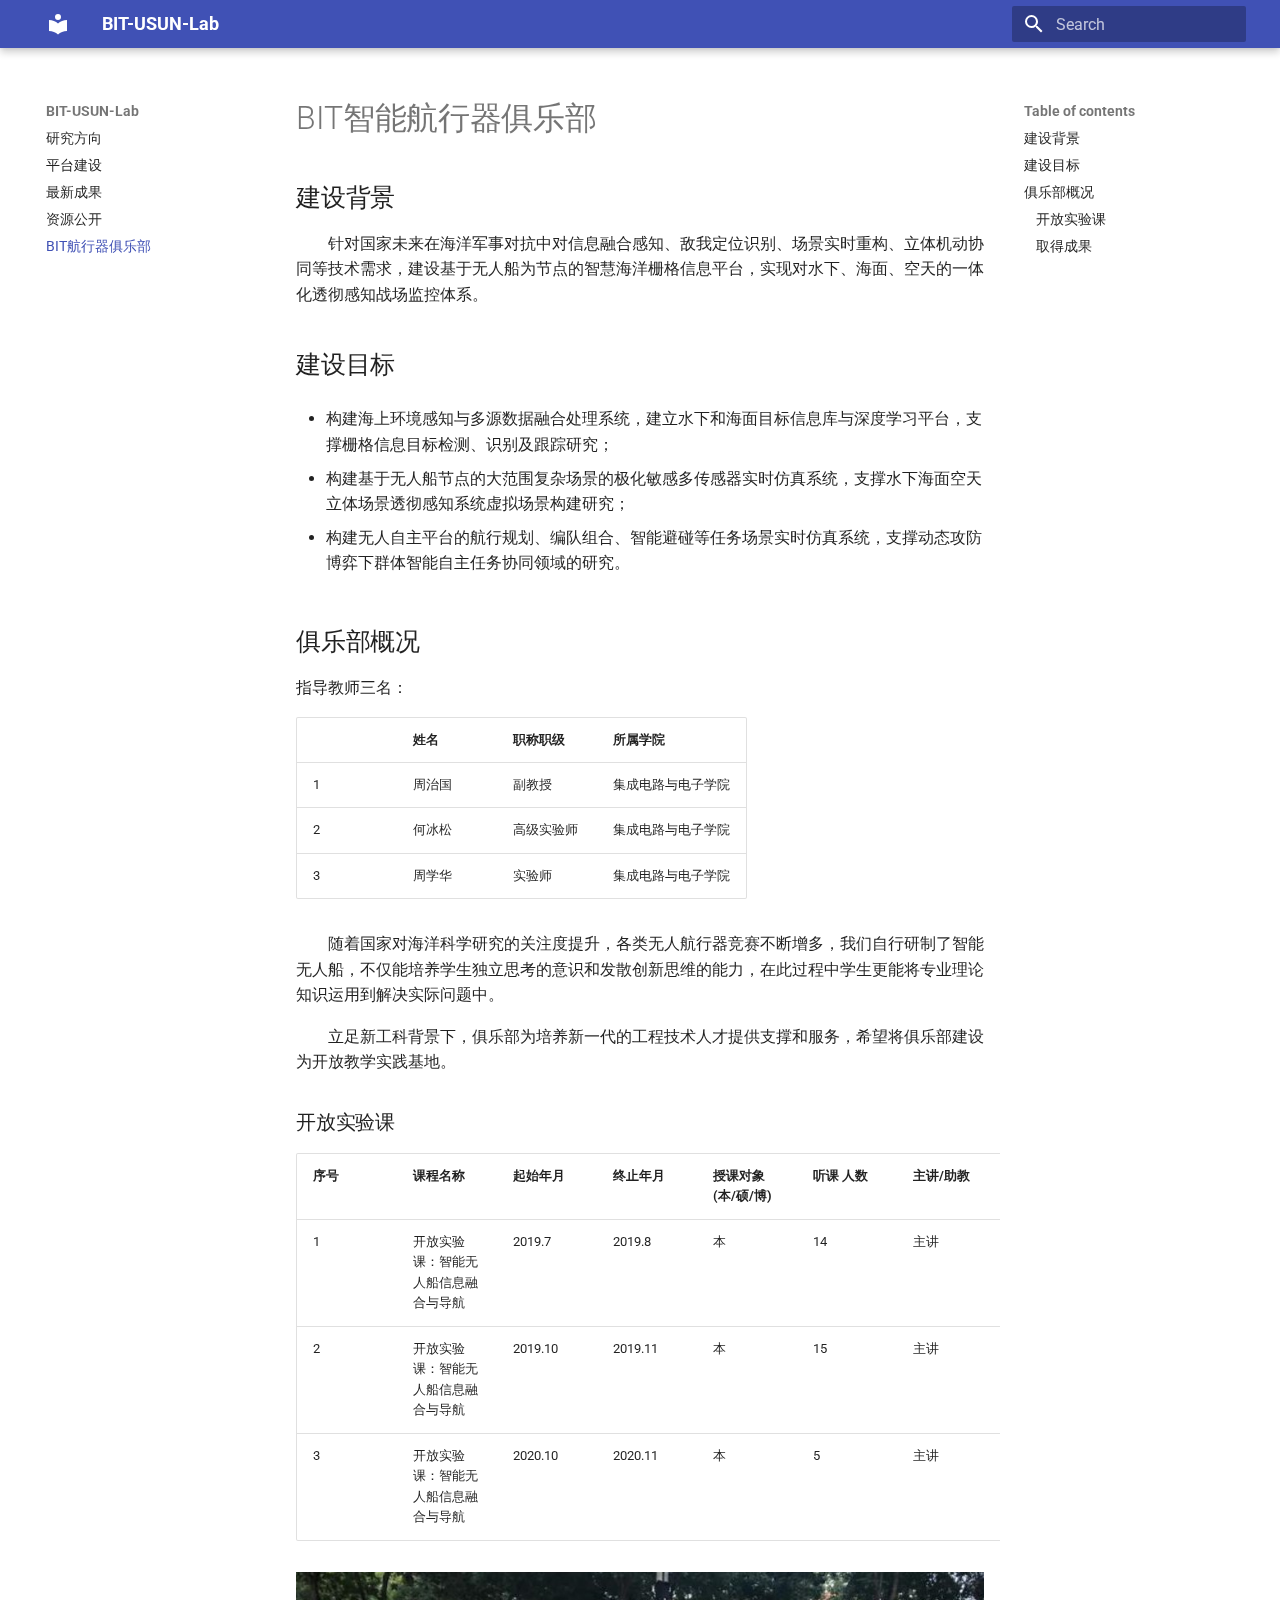
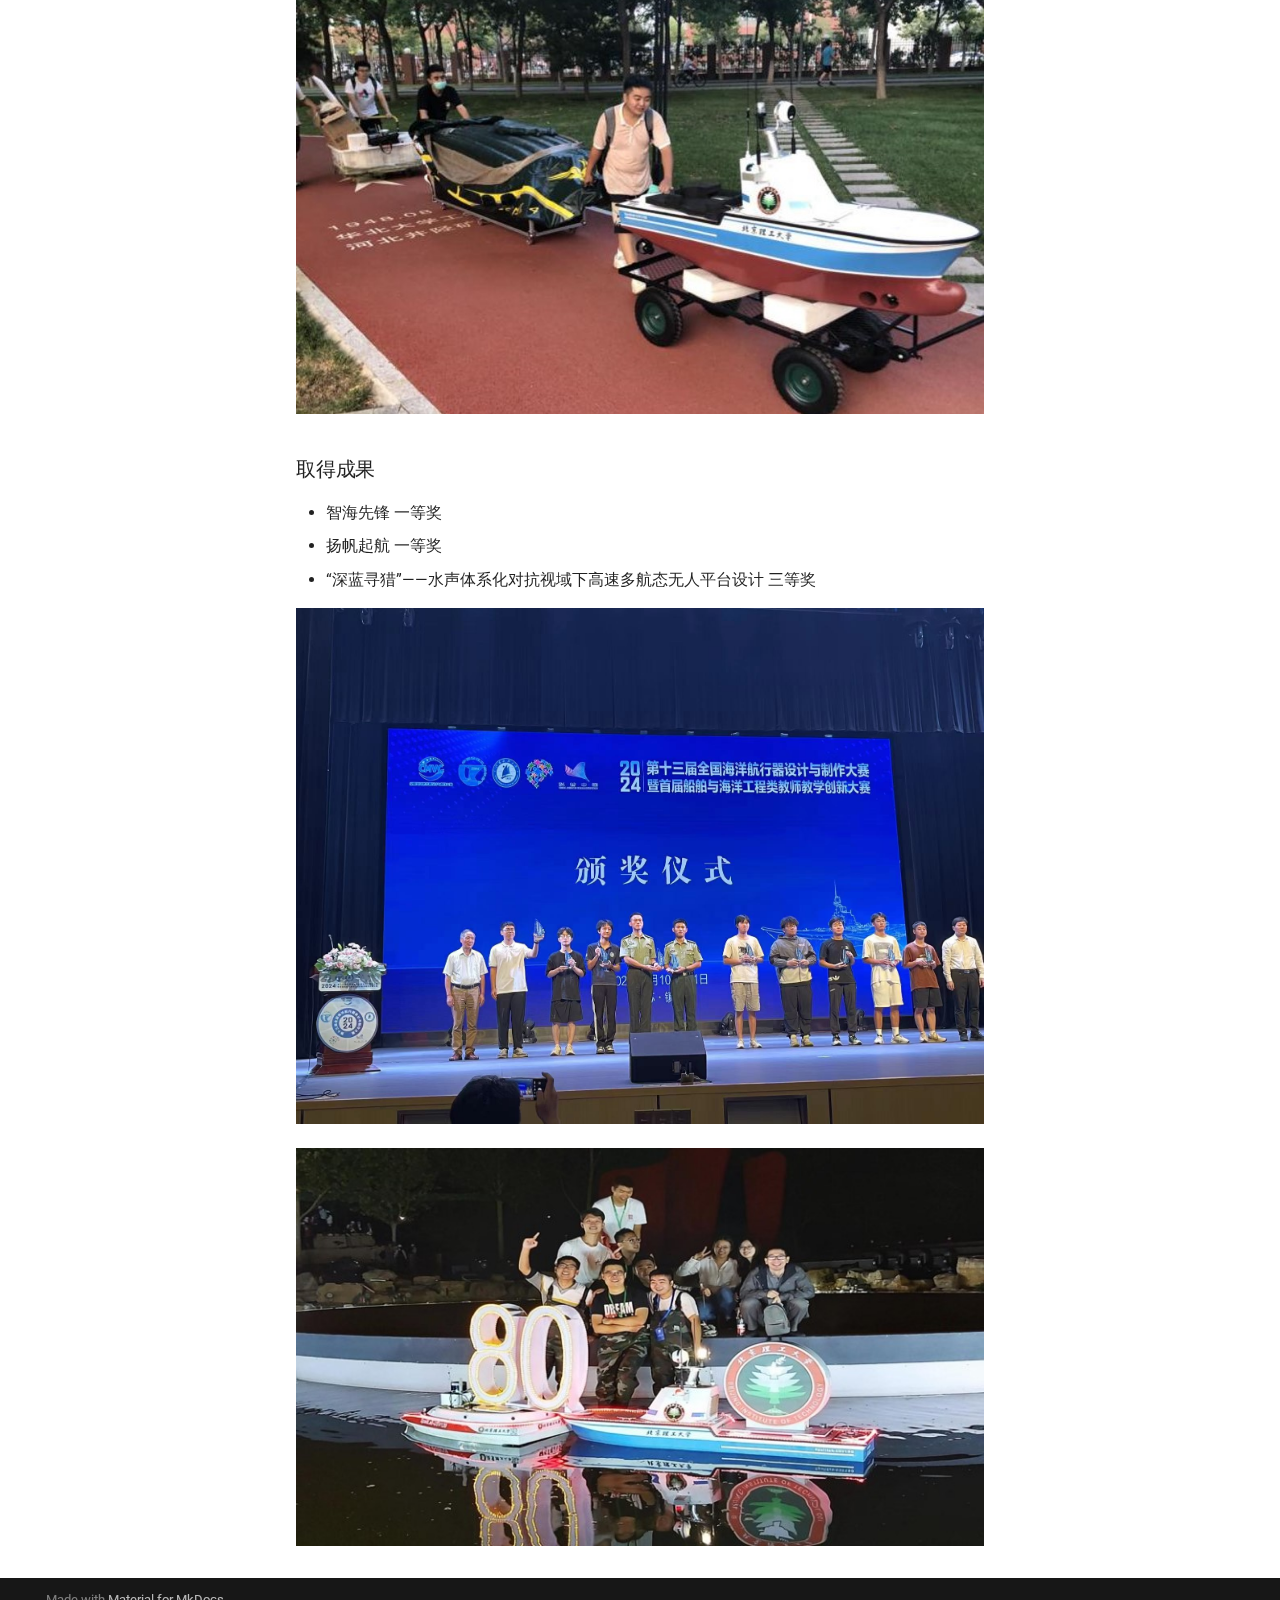
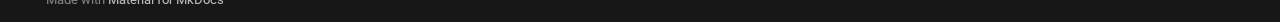
==== BITUnmannedVehicleClub/index.html @ 7f7ef29b "Deployed 2341b84 with MkDocs version: 1.6.1" ====
<!doctype html>
<html lang="en" class="no-js">
  <head>
    
      <meta charset="utf-8">
      <meta name="viewport" content="width=device-width,initial-scale=1">
      
      
      
      
        <link rel="prev" href="../ResourceDisclosure/">
      
      
      
      <link rel="icon" href="../assets/images/favicon.png">
      <meta name="generator" content="mkdocs-1.6.1, mkdocs-material-9.5.34">
    
    
      
        <title>BIT航行器俱乐部 - BIT-USUN-Lab</title>
      
    
    
      <link rel="stylesheet" href="../assets/stylesheets/main.35f28582.min.css">
      
      


    
    
      
    
    
      
        
        
        <link rel="preconnect" href="https://fonts.gstatic.com" crossorigin>
        <link rel="stylesheet" href="https://fonts.googleapis.com/css?family=Roboto:300,300i,400,400i,700,700i%7CRoboto+Mono:400,400i,700,700i&display=fallback">
        <style>:root{--md-text-font:"Roboto";--md-code-font:"Roboto Mono"}</style>
      
    
    
      <link rel="stylesheet" href="../css/custom.css">
    
    <script>__md_scope=new URL("..",location),__md_hash=e=>[...e].reduce(((e,_)=>(e<<5)-e+_.charCodeAt(0)),0),__md_get=(e,_=localStorage,t=__md_scope)=>JSON.parse(_.getItem(t.pathname+"."+e)),__md_set=(e,_,t=localStorage,a=__md_scope)=>{try{t.setItem(a.pathname+"."+e,JSON.stringify(_))}catch(e){}}</script>
    
      

    
    
    
  </head>
  
  
    <body dir="ltr">
  
    
    <input class="md-toggle" data-md-toggle="drawer" type="checkbox" id="__drawer" autocomplete="off">
    <input class="md-toggle" data-md-toggle="search" type="checkbox" id="__search" autocomplete="off">
    <label class="md-overlay" for="__drawer"></label>
    <div data-md-component="skip">
      
        
        <a href="#bit" class="md-skip">
          Skip to content
        </a>
      
    </div>
    <div data-md-component="announce">
      
    </div>
    
    
      

  

<header class="md-header md-header--shadow" data-md-component="header">
  <nav class="md-header__inner md-grid" aria-label="Header">
    <a href=".." title="BIT-USUN-Lab" class="md-header__button md-logo" aria-label="BIT-USUN-Lab" data-md-component="logo">
      
  
  <svg xmlns="http://www.w3.org/2000/svg" viewBox="0 0 24 24"><path d="M12 8a3 3 0 0 0 3-3 3 3 0 0 0-3-3 3 3 0 0 0-3 3 3 3 0 0 0 3 3m0 3.54C9.64 9.35 6.5 8 3 8v11c3.5 0 6.64 1.35 9 3.54 2.36-2.19 5.5-3.54 9-3.54V8c-3.5 0-6.64 1.35-9 3.54"/></svg>

    </a>
    <label class="md-header__button md-icon" for="__drawer">
      
      <svg xmlns="http://www.w3.org/2000/svg" viewBox="0 0 24 24"><path d="M3 6h18v2H3zm0 5h18v2H3zm0 5h18v2H3z"/></svg>
    </label>
    <div class="md-header__title" data-md-component="header-title">
      <div class="md-header__ellipsis">
        <div class="md-header__topic">
          <span class="md-ellipsis">
            BIT-USUN-Lab
          </span>
        </div>
        <div class="md-header__topic" data-md-component="header-topic">
          <span class="md-ellipsis">
            
              BIT航行器俱乐部
            
          </span>
        </div>
      </div>
    </div>
    
    
      <script>var palette=__md_get("__palette");if(palette&&palette.color){if("(prefers-color-scheme)"===palette.color.media){var media=matchMedia("(prefers-color-scheme: light)"),input=document.querySelector(media.matches?"[data-md-color-media='(prefers-color-scheme: light)']":"[data-md-color-media='(prefers-color-scheme: dark)']");palette.color.media=input.getAttribute("data-md-color-media"),palette.color.scheme=input.getAttribute("data-md-color-scheme"),palette.color.primary=input.getAttribute("data-md-color-primary"),palette.color.accent=input.getAttribute("data-md-color-accent")}for(var[key,value]of Object.entries(palette.color))document.body.setAttribute("data-md-color-"+key,value)}</script>
    
    
    
      <label class="md-header__button md-icon" for="__search">
        
        <svg xmlns="http://www.w3.org/2000/svg" viewBox="0 0 24 24"><path d="M9.5 3A6.5 6.5 0 0 1 16 9.5c0 1.61-.59 3.09-1.56 4.23l.27.27h.79l5 5-1.5 1.5-5-5v-.79l-.27-.27A6.52 6.52 0 0 1 9.5 16 6.5 6.5 0 0 1 3 9.5 6.5 6.5 0 0 1 9.5 3m0 2C7 5 5 7 5 9.5S7 14 9.5 14 14 12 14 9.5 12 5 9.5 5"/></svg>
      </label>
      <div class="md-search" data-md-component="search" role="dialog">
  <label class="md-search__overlay" for="__search"></label>
  <div class="md-search__inner" role="search">
    <form class="md-search__form" name="search">
      <input type="text" class="md-search__input" name="query" aria-label="Search" placeholder="Search" autocapitalize="off" autocorrect="off" autocomplete="off" spellcheck="false" data-md-component="search-query" required>
      <label class="md-search__icon md-icon" for="__search">
        
        <svg xmlns="http://www.w3.org/2000/svg" viewBox="0 0 24 24"><path d="M9.5 3A6.5 6.5 0 0 1 16 9.5c0 1.61-.59 3.09-1.56 4.23l.27.27h.79l5 5-1.5 1.5-5-5v-.79l-.27-.27A6.52 6.52 0 0 1 9.5 16 6.5 6.5 0 0 1 3 9.5 6.5 6.5 0 0 1 9.5 3m0 2C7 5 5 7 5 9.5S7 14 9.5 14 14 12 14 9.5 12 5 9.5 5"/></svg>
        
        <svg xmlns="http://www.w3.org/2000/svg" viewBox="0 0 24 24"><path d="M20 11v2H8l5.5 5.5-1.42 1.42L4.16 12l7.92-7.92L13.5 5.5 8 11z"/></svg>
      </label>
      <nav class="md-search__options" aria-label="Search">
        
        <button type="reset" class="md-search__icon md-icon" title="Clear" aria-label="Clear" tabindex="-1">
          
          <svg xmlns="http://www.w3.org/2000/svg" viewBox="0 0 24 24"><path d="M19 6.41 17.59 5 12 10.59 6.41 5 5 6.41 10.59 12 5 17.59 6.41 19 12 13.41 17.59 19 19 17.59 13.41 12z"/></svg>
        </button>
      </nav>
      
    </form>
    <div class="md-search__output">
      <div class="md-search__scrollwrap" tabindex="0" data-md-scrollfix>
        <div class="md-search-result" data-md-component="search-result">
          <div class="md-search-result__meta">
            Initializing search
          </div>
          <ol class="md-search-result__list" role="presentation"></ol>
        </div>
      </div>
    </div>
  </div>
</div>
    
    
  </nav>
  
</header>
    
    <div class="md-container" data-md-component="container">
      
      
        
          
        
      
      <main class="md-main" data-md-component="main">
        <div class="md-main__inner md-grid">
          
            
              
              <div class="md-sidebar md-sidebar--primary" data-md-component="sidebar" data-md-type="navigation" >
                <div class="md-sidebar__scrollwrap">
                  <div class="md-sidebar__inner">
                    



<nav class="md-nav md-nav--primary" aria-label="Navigation" data-md-level="0">
  <label class="md-nav__title" for="__drawer">
    <a href=".." title="BIT-USUN-Lab" class="md-nav__button md-logo" aria-label="BIT-USUN-Lab" data-md-component="logo">
      
  
  <svg xmlns="http://www.w3.org/2000/svg" viewBox="0 0 24 24"><path d="M12 8a3 3 0 0 0 3-3 3 3 0 0 0-3-3 3 3 0 0 0-3 3 3 3 0 0 0 3 3m0 3.54C9.64 9.35 6.5 8 3 8v11c3.5 0 6.64 1.35 9 3.54 2.36-2.19 5.5-3.54 9-3.54V8c-3.5 0-6.64 1.35-9 3.54"/></svg>

    </a>
    BIT-USUN-Lab
  </label>
  
  <ul class="md-nav__list" data-md-scrollfix>
    
      
      
  
  
  
  
    <li class="md-nav__item">
      <a href="../ResearchDirection/" class="md-nav__link">
        
  
  <span class="md-ellipsis">
    研究方向
  </span>
  

      </a>
    </li>
  

    
      
      
  
  
  
  
    <li class="md-nav__item">
      <a href="../PlatformConstruction/" class="md-nav__link">
        
  
  <span class="md-ellipsis">
    平台建设
  </span>
  

      </a>
    </li>
  

    
      
      
  
  
  
  
    <li class="md-nav__item">
      <a href="../LatestResults/" class="md-nav__link">
        
  
  <span class="md-ellipsis">
    最新成果
  </span>
  

      </a>
    </li>
  

    
      
      
  
  
  
  
    <li class="md-nav__item">
      <a href="../ResourceDisclosure/" class="md-nav__link">
        
  
  <span class="md-ellipsis">
    资源公开
  </span>
  

      </a>
    </li>
  

    
      
      
  
  
    
  
  
  
    <li class="md-nav__item md-nav__item--active">
      
      <input class="md-nav__toggle md-toggle" type="checkbox" id="__toc">
      
      
        
      
      
        <label class="md-nav__link md-nav__link--active" for="__toc">
          
  
  <span class="md-ellipsis">
    BIT航行器俱乐部
  </span>
  

          <span class="md-nav__icon md-icon"></span>
        </label>
      
      <a href="./" class="md-nav__link md-nav__link--active">
        
  
  <span class="md-ellipsis">
    BIT航行器俱乐部
  </span>
  

      </a>
      
        

<nav class="md-nav md-nav--secondary" aria-label="Table of contents">
  
  
  
    
  
  
    <label class="md-nav__title" for="__toc">
      <span class="md-nav__icon md-icon"></span>
      Table of contents
    </label>
    <ul class="md-nav__list" data-md-component="toc" data-md-scrollfix>
      
        <li class="md-nav__item">
  <a href="#_1" class="md-nav__link">
    <span class="md-ellipsis">
      建设背景
    </span>
  </a>
  
</li>
      
        <li class="md-nav__item">
  <a href="#_2" class="md-nav__link">
    <span class="md-ellipsis">
      建设目标
    </span>
  </a>
  
</li>
      
        <li class="md-nav__item">
  <a href="#_3" class="md-nav__link">
    <span class="md-ellipsis">
      俱乐部概况
    </span>
  </a>
  
    <nav class="md-nav" aria-label="俱乐部概况">
      <ul class="md-nav__list">
        
          <li class="md-nav__item">
  <a href="#_4" class="md-nav__link">
    <span class="md-ellipsis">
      开放实验课
    </span>
  </a>
  
</li>
        
          <li class="md-nav__item">
  <a href="#_5" class="md-nav__link">
    <span class="md-ellipsis">
      取得成果
    </span>
  </a>
  
</li>
        
      </ul>
    </nav>
  
</li>
      
    </ul>
  
</nav>
      
    </li>
  

    
  </ul>
</nav>
                  </div>
                </div>
              </div>
            
            
              
              <div class="md-sidebar md-sidebar--secondary" data-md-component="sidebar" data-md-type="toc" >
                <div class="md-sidebar__scrollwrap">
                  <div class="md-sidebar__inner">
                    

<nav class="md-nav md-nav--secondary" aria-label="Table of contents">
  
  
  
    
  
  
    <label class="md-nav__title" for="__toc">
      <span class="md-nav__icon md-icon"></span>
      Table of contents
    </label>
    <ul class="md-nav__list" data-md-component="toc" data-md-scrollfix>
      
        <li class="md-nav__item">
  <a href="#_1" class="md-nav__link">
    <span class="md-ellipsis">
      建设背景
    </span>
  </a>
  
</li>
      
        <li class="md-nav__item">
  <a href="#_2" class="md-nav__link">
    <span class="md-ellipsis">
      建设目标
    </span>
  </a>
  
</li>
      
        <li class="md-nav__item">
  <a href="#_3" class="md-nav__link">
    <span class="md-ellipsis">
      俱乐部概况
    </span>
  </a>
  
    <nav class="md-nav" aria-label="俱乐部概况">
      <ul class="md-nav__list">
        
          <li class="md-nav__item">
  <a href="#_4" class="md-nav__link">
    <span class="md-ellipsis">
      开放实验课
    </span>
  </a>
  
</li>
        
          <li class="md-nav__item">
  <a href="#_5" class="md-nav__link">
    <span class="md-ellipsis">
      取得成果
    </span>
  </a>
  
</li>
        
      </ul>
    </nav>
  
</li>
      
    </ul>
  
</nav>
                  </div>
                </div>
              </div>
            
          
          
            <div class="md-content" data-md-component="content">
              <article class="md-content__inner md-typeset">
                
                  


<h1 id="bit">BIT智能航行器俱乐部</h1>
<h2 id="_1">建设背景</h2>
<p>&emsp;&emsp;针对国家未来在海洋军事对抗中对信息融合感知、敌我定位识别、场景实时重构、立体机动协同等技术需求，建设基于无人船为节点的智慧海洋栅格信息平台，实现对水下、海面、空天的一体化透彻感知战场监控体系。</p>
<h2 id="_2">建设目标</h2>
<ul>
<li>
<p>构建海上环境感知与多源数据融合处理系统，建立水下和海面目标信息库与深度学习平台，支撑栅格信息目标检测、识别及跟踪研究；</p>
</li>
<li>
<p>构建基于无人船节点的大范围复杂场景的极化敏感多传感器实时仿真系统，支撑水下海面空天立体场景透彻感知系统虚拟场景构建研究；</p>
</li>
<li>
<p>构建无人自主平台的航行规划、编队组合、智能避碰等任务场景实时仿真系统，支撑动态攻防博弈下群体智能自主任务协同领域的研究。</p>
</li>
</ul>
<h2 id="_3">俱乐部概况</h2>
<p>指导教师三名：</p>
<table>
<thead>
<tr>
<th></th>
<th>姓名</th>
<th>职称职级</th>
<th>所属学院</th>
</tr>
</thead>
<tbody>
<tr>
<td>1</td>
<td>周治国</td>
<td>副教授</td>
<td>集成电路与电子学院</td>
</tr>
<tr>
<td>2</td>
<td>何冰松</td>
<td>高级实验师</td>
<td>集成电路与电子学院</td>
</tr>
<tr>
<td>3</td>
<td>周学华</td>
<td>实验师</td>
<td>集成电路与电子学院</td>
</tr>
</tbody>
</table>
<p>&emsp;&emsp;随着国家对海洋科学研究的关注度提升，各类无人航行器竞赛不断增多，我们自行研制了智能无人船，不仅能培养学生独立思考的意识和发散创新思维的能力，在此过程中学生更能将专业理论知识运用到解决实际问题中。</p>
<p>&emsp;&emsp;立足新工科背景下，俱乐部为培养新一代的工程技术人才提供支撑和服务，希望将俱乐部建设为开放教学实践基地。</p>
<h3 id="_4">开放实验课</h3>
<table>
<thead>
<tr>
<th>序号</th>
<th>课程名称</th>
<th>起始年月</th>
<th>终止年月</th>
<th>授课对象(本/硕/博)</th>
<th>听课    人数</th>
<th>主讲/助教</th>
<th>承担课时数</th>
</tr>
</thead>
<tbody>
<tr>
<td>1</td>
<td>开放实验课：智能无人船信息融合与导航</td>
<td>2019.7</td>
<td>2019.8</td>
<td>本</td>
<td>14</td>
<td>主讲</td>
<td>32</td>
</tr>
<tr>
<td>2</td>
<td>开放实验课：智能无人船信息融合与导航</td>
<td>2019.10</td>
<td>2019.11</td>
<td>本</td>
<td>15</td>
<td>主讲</td>
<td>32</td>
</tr>
<tr>
<td>3</td>
<td>开放实验课：智能无人船信息融合与导航</td>
<td>2020.10</td>
<td>2020.11</td>
<td>本</td>
<td>5</td>
<td>主讲</td>
<td>32</td>
</tr>
</tbody>
</table>
<p><img alt="" src="../imagLab/club1.jpg" /></p>
<h3 id="_5">取得成果</h3>
<ul>
<li>智海先锋 一等奖</li>
<li>扬帆起航 一等奖</li>
<li>“深蓝寻猎”——水声体系化对抗视域下高速多航态无人平台设计  三等奖</li>
</ul>
<p><img alt="" src="../imagLab/club5.jpg" /></p>
<p><img alt="" src="../imagLab/club4.jpg" /></p>












                
              </article>
            </div>
          
          
<script>var target=document.getElementById(location.hash.slice(1));target&&target.name&&(target.checked=target.name.startsWith("__tabbed_"))</script>
        </div>
        
      </main>
      
        <footer class="md-footer">
  
  <div class="md-footer-meta md-typeset">
    <div class="md-footer-meta__inner md-grid">
      <div class="md-copyright">
  
  
    Made with
    <a href="https://squidfunk.github.io/mkdocs-material/" target="_blank" rel="noopener">
      Material for MkDocs
    </a>
  
</div>
      
    </div>
  </div>
</footer>
      
    </div>
    <div class="md-dialog" data-md-component="dialog">
      <div class="md-dialog__inner md-typeset"></div>
    </div>
    
    
    <script id="__config" type="application/json">{"base": "..", "features": [], "search": "../assets/javascripts/workers/search.07f07601.min.js", "translations": {"clipboard.copied": "Copied to clipboard", "clipboard.copy": "Copy to clipboard", "search.result.more.one": "1 more on this page", "search.result.more.other": "# more on this page", "search.result.none": "No matching documents", "search.result.one": "1 matching document", "search.result.other": "# matching documents", "search.result.placeholder": "Type to start searching", "search.result.term.missing": "Missing", "select.version": "Select version"}}</script>
    
    
      <script src="../assets/javascripts/bundle.56dfad97.min.js"></script>
      
    
  </body>
</html>
---- assets/stylesheets/main.35f28582.min.css ----
@charset "UTF-8";html{-webkit-text-size-adjust:none;-moz-text-size-adjust:none;text-size-adjust:none;box-sizing:border-box}*,:after,:before{box-sizing:inherit}@media (prefers-reduced-motion){*,:after,:before{transition:none!important}}body{margin:0}a,button,input,label{-webkit-tap-highlight-color:transparent}a{color:inherit;text-decoration:none}hr{border:0;box-sizing:initial;display:block;height:.05rem;overflow:visible;padding:0}small{font-size:80%}sub,sup{line-height:1em}img{border-style:none}table{border-collapse:initial;border-spacing:0}td,th{font-weight:400;vertical-align:top}button{background:#0000;border:0;font-family:inherit;font-size:inherit;margin:0;padding:0}input{border:0;outline:none}:root{--md-primary-fg-color:#4051b5;--md-primary-fg-color--light:#5d6cc0;--md-primary-fg-color--dark:#303fa1;--md-primary-bg-color:#fff;--md-primary-bg-color--light:#ffffffb3;--md-accent-fg-color:#526cfe;--md-accent-fg-color--transparent:#526cfe1a;--md-accent-bg-color:#fff;--md-accent-bg-color--light:#ffffffb3}[data-md-color-scheme=default]{color-scheme:light}[data-md-color-scheme=default] img[src$="#gh-dark-mode-only"],[data-md-color-scheme=default] img[src$="#only-dark"]{display:none}:root,[data-md-color-scheme=default]{--md-hue:225deg;--md-default-fg-color:#000000de;--md-default-fg-color--light:#0000008a;--md-default-fg-color--lighter:#00000052;--md-default-fg-color--lightest:#00000012;--md-default-bg-color:#fff;--md-default-bg-color--light:#ffffffb3;--md-default-bg-color--lighter:#ffffff4d;--md-default-bg-color--lightest:#ffffff1f;--md-code-fg-color:#36464e;--md-code-bg-color:#f5f5f5;--md-code-hl-color:#4287ff;--md-code-hl-color--light:#4287ff1a;--md-code-hl-number-color:#d52a2a;--md-code-hl-special-color:#db1457;--md-code-hl-function-color:#a846b9;--md-code-hl-constant-color:#6e59d9;--md-code-hl-keyword-color:#3f6ec6;--md-code-hl-string-color:#1c7d4d;--md-code-hl-name-color:var(--md-code-fg-color);--md-code-hl-operator-color:var(--md-default-fg-color--light);--md-code-hl-punctuation-color:var(--md-default-fg-color--light);--md-code-hl-comment-color:var(--md-default-fg-color--light);--md-code-hl-generic-color:var(--md-default-fg-color--light);--md-code-hl-variable-color:var(--md-default-fg-color--light);--md-typeset-color:var(--md-default-fg-color);--md-typeset-a-color:var(--md-primary-fg-color);--md-typeset-del-color:#f5503d26;--md-typeset-ins-color:#0bd57026;--md-typeset-kbd-color:#fafafa;--md-typeset-kbd-accent-color:#fff;--md-typeset-kbd-border-color:#b8b8b8;--md-typeset-mark-color:#ffff0080;--md-typeset-table-color:#0000001f;--md-typeset-table-color--light:rgba(0,0,0,.035);--md-admonition-fg-color:var(--md-default-fg-color);--md-admonition-bg-color:var(--md-default-bg-color);--md-warning-fg-color:#000000de;--md-warning-bg-color:#ff9;--md-footer-fg-color:#fff;--md-footer-fg-color--light:#ffffffb3;--md-footer-fg-color--lighter:#ffffff73;--md-footer-bg-color:#000000de;--md-footer-bg-color--dark:#00000052;--md-shadow-z1:0 0.2rem 0.5rem #0000000d,0 0 0.05rem #0000001a;--md-shadow-z2:0 0.2rem 0.5rem #0000001a,0 0 0.05rem #00000040;--md-shadow-z3:0 0.2rem 0.5rem #0003,0 0 0.05rem #00000059}.md-icon svg{fill:currentcolor;display:block;height:1.2rem;width:1.2rem}body{-webkit-font-smoothing:antialiased;-moz-osx-font-smoothing:grayscale;--md-text-font-family:var(--md-text-font,_),-apple-system,BlinkMacSystemFont,Helvetica,Arial,sans-serif;--md-code-font-family:var(--md-code-font,_),SFMono-Regular,Consolas,Menlo,monospace}aside,body,input{font-feature-settings:"kern","liga";color:var(--md-typeset-color);font-family:var(--md-text-font-family)}code,kbd,pre{font-feature-settings:"kern";font-family:var(--md-code-font-family)}:root{--md-typeset-table-sort-icon:url('data:image/svg+xml;charset=utf-8,<svg xmlns="http://www.w3.org/2000/svg" viewBox="0 0 24 24"><path d="m18 21-4-4h3V7h-3l4-4 4 4h-3v10h3M2 19v-2h10v2M2 13v-2h7v2M2 7V5h4v2z"/></svg>');--md-typeset-table-sort-icon--asc:url('data:image/svg+xml;charset=utf-8,<svg xmlns="http://www.w3.org/2000/svg" viewBox="0 0 24 24"><path d="M19 17h3l-4 4-4-4h3V3h2M2 17h10v2H2M6 5v2H2V5m0 6h7v2H2z"/></svg>');--md-typeset-table-sort-icon--desc:url('data:image/svg+xml;charset=utf-8,<svg xmlns="http://www.w3.org/2000/svg" viewBox="0 0 24 24"><path d="M19 7h3l-4-4-4 4h3v14h2M2 17h10v2H2M6 5v2H2V5m0 6h7v2H2z"/></svg>')}.md-typeset{-webkit-print-color-adjust:exact;color-adjust:exact;font-size:.8rem;line-height:1.6}@media print{.md-typeset{font-size:.68rem}}.md-typeset blockquote,.md-typeset dl,.md-typeset figure,.md-typeset ol,.md-typeset pre,.md-typeset ul{margin-bottom:1em;margin-top:1em}.md-typeset h1{color:var(--md-default-fg-color--light);font-size:2em;line-height:1.3;margin:0 0 1.25em}.md-typeset h1,.md-typeset h2{font-weight:300;letter-spacing:-.01em}.md-typeset h2{font-size:1.5625em;line-height:1.4;margin:1.6em 0 .64em}.md-typeset h3{font-size:1.25em;font-weight:400;letter-spacing:-.01em;line-height:1.5;margin:1.6em 0 .8em}.md-typeset h2+h3{margin-top:.8em}.md-typeset h4{font-weight:700;letter-spacing:-.01em;margin:1em 0}.md-typeset h5,.md-typeset h6{color:var(--md-default-fg-color--light);font-size:.8em;font-weight:700;letter-spacing:-.01em;margin:1.25em 0}.md-typeset h5{text-transform:uppercase}.md-typeset hr{border-bottom:.05rem solid var(--md-default-fg-color--lightest);display:flow-root;margin:1.5em 0}.md-typeset a{color:var(--md-typeset-a-color);word-break:break-word}.md-typeset a,.md-typeset a:before{transition:color 125ms}.md-typeset a:focus,.md-typeset a:hover{color:var(--md-accent-fg-color)}.md-typeset a:focus code,.md-typeset a:hover code{background-color:var(--md-accent-fg-color--transparent)}.md-typeset a code{color:currentcolor;transition:background-color 125ms}.md-typeset a.focus-visible{outline-color:var(--md-accent-fg-color);outline-offset:.2rem}.md-typeset code,.md-typeset kbd,.md-typeset pre{color:var(--md-code-fg-color);direction:ltr;font-variant-ligatures:none}@media print{.md-typeset code,.md-typeset kbd,.md-typeset pre{white-space:pre-wrap}}.md-typeset code{background-color:var(--md-code-bg-color);border-radius:.1rem;-webkit-box-decoration-break:clone;box-decoration-break:clone;font-size:.85em;padding:0 .2941176471em;word-break:break-word}.md-typeset code:not(.focus-visible){-webkit-tap-highlight-color:transparent;outline:none}.md-typeset pre{display:flow-root;line-height:1.4;position:relative}.md-typeset pre>code{-webkit-box-decoration-break:slice;box-decoration-break:slice;box-shadow:none;display:block;margin:0;outline-color:var(--md-accent-fg-color);overflow:auto;padding:.7720588235em 1.1764705882em;scrollbar-color:var(--md-default-fg-color--lighter) #0000;scrollbar-width:thin;touch-action:auto;word-break:normal}.md-typeset pre>code:hover{scrollbar-color:var(--md-accent-fg-color) #0000}.md-typeset pre>code::-webkit-scrollbar{height:.2rem;width:.2rem}.md-typeset pre>code::-webkit-scrollbar-thumb{background-color:var(--md-default-fg-color--lighter)}.md-typeset pre>code::-webkit-scrollbar-thumb:hover{background-color:var(--md-accent-fg-color)}.md-typeset kbd{background-color:var(--md-typeset-kbd-color);border-radius:.1rem;box-shadow:0 .1rem 0 .05rem var(--md-typeset-kbd-border-color),0 .1rem 0 var(--md-typeset-kbd-border-color),0 -.1rem .2rem var(--md-typeset-kbd-accent-color) inset;color:var(--md-default-fg-color);display:inline-block;font-size:.75em;padding:0 .6666666667em;vertical-align:text-top;word-break:break-word}.md-typeset mark{background-color:var(--md-typeset-mark-color);-webkit-box-decoration-break:clone;box-decoration-break:clone;color:inherit;word-break:break-word}.md-typeset abbr{border-bottom:.05rem dotted var(--md-default-fg-color--light);cursor:help;text-decoration:none}.md-typeset small{opacity:.75}[dir=ltr] .md-typeset sub,[dir=ltr] .md-typeset sup{margin-left:.078125em}[dir=rtl] .md-typeset sub,[dir=rtl] .md-typeset sup{margin-right:.078125em}[dir=ltr] .md-typeset blockquote{padding-left:.6rem}[dir=rtl] .md-typeset blockquote{padding-right:.6rem}[dir=ltr] .md-typeset blockquote{border-left:.2rem solid var(--md-default-fg-color--lighter)}[dir=rtl] .md-typeset blockquote{border-right:.2rem solid var(--md-default-fg-color--lighter)}.md-typeset blockquote{color:var(--md-default-fg-color--light);margin-left:0;margin-right:0}.md-typeset ul{list-style-type:disc}[dir=ltr] .md-typeset ol,[dir=ltr] .md-typeset ul{margin-left:.625em}[dir=rtl] .md-typeset ol,[dir=rtl] .md-typeset ul{margin-right:.625em}.md-typeset ol,.md-typeset ul{padding:0}.md-typeset ol:not([hidden]),.md-typeset ul:not([hidden]){display:flow-root}.md-typeset ol ol,.md-typeset ul ol{list-style-type:lower-alpha}.md-typeset ol ol ol,.md-typeset ul ol ol{list-style-type:lower-roman}[dir=ltr] .md-typeset ol li,[dir=ltr] .md-typeset ul li{margin-left:1.25em}[dir=rtl] .md-typeset ol li,[dir=rtl] .md-typeset ul li{margin-right:1.25em}.md-typeset ol li,.md-typeset ul li{margin-bottom:.5em}.md-typeset ol li blockquote,.md-typeset ol li p,.md-typeset ul li blockquote,.md-typeset ul li p{margin:.5em 0}.md-typeset ol li:last-child,.md-typeset ul li:last-child{margin-bottom:0}[dir=ltr] .md-typeset ol li ol,[dir=ltr] .md-typeset ol li ul,[dir=ltr] .md-typeset ul li ol,[dir=ltr] .md-typeset ul li ul{margin-left:.625em}[dir=rtl] .md-typeset ol li ol,[dir=rtl] .md-typeset ol li ul,[dir=rtl] .md-typeset ul li ol,[dir=rtl] .md-typeset ul li ul{margin-right:.625em}.md-typeset ol li ol,.md-typeset ol li ul,.md-typeset ul li ol,.md-typeset ul li ul{margin-bottom:.5em;margin-top:.5em}[dir=ltr] .md-typeset dd{margin-left:1.875em}[dir=rtl] .md-typeset dd{margin-right:1.875em}.md-typeset dd{margin-bottom:1.5em;margin-top:1em}.md-typeset img,.md-typeset svg,.md-typeset video{height:auto;max-width:100%}.md-typeset img[align=left]{margin:1em 1em 1em 0}.md-typeset img[align=right]{margin:1em 0 1em 1em}.md-typeset img[align]:only-child{margin-top:0}.md-typeset figure{display:flow-root;margin:1em auto;max-width:100%;text-align:center;width:-moz-fit-content;width:fit-content}.md-typeset figure img{display:block;margin:0 auto}.md-typeset figcaption{font-style:italic;margin:1em auto;max-width:24rem}.md-typeset iframe{max-width:100%}.md-typeset table:not([class]){background-color:var(--md-default-bg-color);border:.05rem solid var(--md-typeset-table-color);border-radius:.1rem;display:inline-block;font-size:.64rem;max-width:100%;overflow:auto;touch-action:auto}@media print{.md-typeset table:not([class]){display:table}}.md-typeset table:not([class])+*{margin-top:1.5em}.md-typeset table:not([class]) td>:first-child,.md-typeset table:not([class]) th>:first-child{margin-top:0}.md-typeset table:not([class]) td>:last-child,.md-typeset table:not([class]) th>:last-child{margin-bottom:0}.md-typeset table:not([class]) td:not([align]),.md-typeset table:not([class]) th:not([align]){text-align:left}[dir=rtl] .md-typeset table:not([class]) td:not([align]),[dir=rtl] .md-typeset table:not([class]) th:not([align]){text-align:right}.md-typeset table:not([class]) th{font-weight:700;min-width:5rem;padding:.9375em 1.25em;vertical-align:top}.md-typeset table:not([class]) td{border-top:.05rem solid var(--md-typeset-table-color);padding:.9375em 1.25em;vertical-align:top}.md-typeset table:not([class]) tbody tr{transition:background-color 125ms}.md-typeset table:not([class]) tbody tr:hover{background-color:var(--md-typeset-table-color--light);box-shadow:0 .05rem 0 var(--md-default-bg-color) inset}.md-typeset table:not([class]) a{word-break:normal}.md-typeset table th[role=columnheader]{cursor:pointer}[dir=ltr] .md-typeset table th[role=columnheader]:after{margin-left:.5em}[dir=rtl] .md-typeset table th[role=columnheader]:after{margin-right:.5em}.md-typeset table th[role=columnheader]:after{content:"";display:inline-block;height:1.2em;-webkit-mask-image:var(--md-typeset-table-sort-icon);mask-image:var(--md-typeset-table-sort-icon);-webkit-mask-repeat:no-repeat;mask-repeat:no-repeat;-webkit-mask-size:contain;mask-size:contain;transition:background-color 125ms;vertical-align:text-bottom;width:1.2em}.md-typeset table th[role=columnheader]:hover:after{background-color:var(--md-default-fg-color--lighter)}.md-typeset table th[role=columnheader][aria-sort=ascending]:after{background-color:var(--md-default-fg-color--light);-webkit-mask-image:var(--md-typeset-table-sort-icon--asc);mask-image:var(--md-typeset-table-sort-icon--asc)}.md-typeset table th[role=columnheader][aria-sort=descending]:after{background-color:var(--md-default-fg-color--light);-webkit-mask-image:var(--md-typeset-table-sort-icon--desc);mask-image:var(--md-typeset-table-sort-icon--desc)}.md-typeset__scrollwrap{margin:1em -.8rem;overflow-x:auto;touch-action:auto}.md-typeset__table{display:inline-block;margin-bottom:.5em;padding:0 .8rem}@media print{.md-typeset__table{display:block}}html .md-typeset__table table{display:table;margin:0;overflow:hidden;width:100%}@media screen and (max-width:44.984375em){.md-content__inner>pre{margin:1em -.8rem}.md-content__inner>pre code{border-radius:0}}.md-typeset .md-author{border-radius:100%;display:block;flex-shrink:0;height:1.6rem;overflow:hidden;position:relative;transition:color 125ms,transform 125ms;width:1.6rem}.md-typeset .md-author img{display:block}.md-typeset .md-author--more{background:var(--md-default-fg-color--lightest);color:var(--md-default-fg-color--lighter);font-size:.6rem;font-weight:700;line-height:1.6rem;text-align:center}.md-typeset .md-author--long{height:2.4rem;width:2.4rem}.md-typeset a.md-author{transform:scale(1)}.md-typeset a.md-author img{border-radius:100%;filter:grayscale(100%) opacity(75%);transition:filter 125ms}.md-typeset a.md-author:focus,.md-typeset a.md-author:hover{transform:scale(1.1);z-index:1}.md-typeset a.md-author:focus img,.md-typeset a.md-author:hover img{filter:grayscale(0)}.md-banner{background-color:var(--md-footer-bg-color);color:var(--md-footer-fg-color);overflow:auto}@media print{.md-banner{display:none}}.md-banner--warning{background-color:var(--md-warning-bg-color);color:var(--md-warning-fg-color)}.md-banner__inner{font-size:.7rem;margin:.6rem auto;padding:0 .8rem}[dir=ltr] .md-banner__button{float:right}[dir=rtl] .md-banner__button{float:left}.md-banner__button{color:inherit;cursor:pointer;transition:opacity .25s}.no-js .md-banner__button{display:none}.md-banner__button:hover{opacity:.7}html{font-size:125%;height:100%;overflow-x:hidden}@media screen and (min-width:100em){html{font-size:137.5%}}@media screen and (min-width:125em){html{font-size:150%}}body{background-color:var(--md-default-bg-color);display:flex;flex-direction:column;font-size:.5rem;min-height:100%;position:relative;width:100%}@media print{body{display:block}}@media screen and (max-width:59.984375em){body[data-md-scrolllock]{position:fixed}}.md-grid{margin-left:auto;margin-right:auto;max-width:61rem}.md-container{display:flex;flex-direction:column;flex-grow:1}@media print{.md-container{display:block}}.md-main{flex-grow:1}.md-main__inner{display:flex;height:100%;margin-top:1.5rem}.md-ellipsis{overflow:hidden;text-overflow:ellipsis}.md-toggle{display:none}.md-option{height:0;opacity:0;position:absolute;width:0}.md-option:checked+label:not([hidden]){display:block}.md-option.focus-visible+label{outline-color:var(--md-accent-fg-color);outline-style:auto}.md-skip{background-color:var(--md-default-fg-color);border-radius:.1rem;color:var(--md-default-bg-color);font-size:.64rem;margin:.5rem;opacity:0;outline-color:var(--md-accent-fg-color);padding:.3rem .5rem;position:fixed;transform:translateY(.4rem);z-index:-1}.md-skip:focus{opacity:1;transform:translateY(0);transition:transform .25s cubic-bezier(.4,0,.2,1),opacity 175ms 75ms;z-index:10}@page{margin:25mm}:root{--md-clipboard-icon:url('data:image/svg+xml;charset=utf-8,<svg xmlns="http://www.w3.org/2000/svg" viewBox="0 0 24 24"><path d="M19 21H8V7h11m0-2H8a2 2 0 0 0-2 2v14a2 2 0 0 0 2 2h11a2 2 0 0 0 2-2V7a2 2 0 0 0-2-2m-3-4H4a2 2 0 0 0-2 2v14h2V3h12z"/></svg>')}.md-clipboard{border-radius:.1rem;color:var(--md-default-fg-color--lightest);cursor:pointer;height:1.5em;outline-color:var(--md-accent-fg-color);outline-offset:.1rem;position:absolute;right:.5em;top:.5em;transition:color .25s;width:1.5em;z-index:1}@media print{.md-clipboard{display:none}}.md-clipboard:not(.focus-visible){-webkit-tap-highlight-color:transparent;outline:none}:hover>.md-clipboard{color:var(--md-default-fg-color--light)}.md-clipboard:focus,.md-clipboard:hover{color:var(--md-accent-fg-color)}.md-clipboard:after{background-color:currentcolor;content:"";display:block;height:1.125em;margin:0 auto;-webkit-mask-image:var(--md-clipboard-icon);mask-image:var(--md-clipboard-icon);-webkit-mask-position:center;mask-position:center;-webkit-mask-repeat:no-repeat;mask-repeat:no-repeat;-webkit-mask-size:contain;mask-size:contain;width:1.125em}.md-clipboard--inline{cursor:pointer}.md-clipboard--inline code{transition:color .25s,background-color .25s}.md-clipboard--inline:focus code,.md-clipboard--inline:hover code{background-color:var(--md-accent-fg-color--transparent);color:var(--md-accent-fg-color)}.md-typeset .md-code__content{display:grid}@keyframes consent{0%{opacity:0;transform:translateY(100%)}to{opacity:1;transform:translateY(0)}}@keyframes overlay{0%{opacity:0}to{opacity:1}}.md-consent__overlay{animation:overlay .25s both;-webkit-backdrop-filter:blur(.1rem);backdrop-filter:blur(.1rem);background-color:#0000008a;height:100%;opacity:1;position:fixed;top:0;width:100%;z-index:5}.md-consent__inner{animation:consent .5s cubic-bezier(.1,.7,.1,1) both;background-color:var(--md-default-bg-color);border:0;border-radius:.1rem;bottom:0;box-shadow:0 0 .2rem #0000001a,0 .2rem .4rem #0003;max-height:100%;overflow:auto;padding:0;position:fixed;width:100%;z-index:5}.md-consent__form{padding:.8rem}.md-consent__settings{display:none;margin:1em 0}input:checked+.md-consent__settings{display:block}.md-consent__controls{margin-bottom:.8rem}.md-typeset .md-consent__controls .md-button{display:inline}@media screen and (max-width:44.984375em){.md-typeset .md-consent__controls .md-button{display:block;margin-top:.4rem;text-align:center;width:100%}}.md-consent label{cursor:pointer}.md-content{flex-grow:1;min-width:0}.md-content__inner{margin:0 .8rem 1.2rem;padding-top:.6rem}@media screen and (min-width:76.25em){[dir=ltr] .md-sidebar--primary:not([hidden])~.md-content>.md-content__inner{margin-left:1.2rem}[dir=ltr] .md-sidebar--secondary:not([hidden])~.md-content>.md-content__inner,[dir=rtl] .md-sidebar--primary:not([hidden])~.md-content>.md-content__inner{margin-right:1.2rem}[dir=rtl] .md-sidebar--secondary:not([hidden])~.md-content>.md-content__inner{margin-left:1.2rem}}.md-content__inner:before{content:"";display:block;height:.4rem}.md-content__inner>:last-child{margin-bottom:0}[dir=ltr] .md-content__button{float:right}[dir=rtl] .md-content__button{float:left}[dir=ltr] .md-content__button{margin-left:.4rem}[dir=rtl] .md-content__button{margin-right:.4rem}.md-content__button{margin:.4rem 0;padding:0}@media print{.md-content__button{display:none}}.md-typeset .md-content__button{color:var(--md-default-fg-color--lighter)}.md-content__button svg{display:inline;vertical-align:top}[dir=rtl] .md-content__button svg{transform:scaleX(-1)}[dir=ltr] .md-dialog{right:.8rem}[dir=rtl] .md-dialog{left:.8rem}.md-dialog{background-color:var(--md-default-fg-color);border-radius:.1rem;bottom:.8rem;box-shadow:var(--md-shadow-z3);min-width:11.1rem;opacity:0;padding:.4rem .6rem;pointer-events:none;position:fixed;transform:translateY(100%);transition:transform 0ms .4s,opacity .4s;z-index:4}@media print{.md-dialog{display:none}}.md-dialog--active{opacity:1;pointer-events:auto;transform:translateY(0);transition:transform .4s cubic-bezier(.075,.85,.175,1),opacity .4s}.md-dialog__inner{color:var(--md-default-bg-color);font-size:.7rem}.md-feedback{margin:2em 0 1em;text-align:center}.md-feedback fieldset{border:none;margin:0;padding:0}.md-feedback__title{font-weight:700;margin:1em auto}.md-feedback__inner{position:relative}.md-feedback__list{display:flex;flex-wrap:wrap;place-content:baseline center;position:relative}.md-feedback__list:hover .md-icon:not(:disabled){color:var(--md-default-fg-color--lighter)}:disabled .md-feedback__list{min-height:1.8rem}.md-feedback__icon{color:var(--md-default-fg-color--light);cursor:pointer;flex-shrink:0;margin:0 .1rem;transition:color 125ms}.md-feedback__icon:not(:disabled).md-icon:hover{color:var(--md-accent-fg-color)}.md-feedback__icon:disabled{color:var(--md-default-fg-color--lightest);pointer-events:none}.md-feedback__note{opacity:0;position:relative;transform:translateY(.4rem);transition:transform .4s cubic-bezier(.1,.7,.1,1),opacity .15s}.md-feedback__note>*{margin:0 auto;max-width:16rem}:disabled .md-feedback__note{opacity:1;transform:translateY(0)}.md-footer{background-color:var(--md-footer-bg-color);color:var(--md-footer-fg-color)}@media print{.md-footer{display:none}}.md-footer__inner{justify-content:space-between;overflow:auto;padding:.2rem}.md-footer__inner:not([hidden]){display:flex}.md-footer__link{align-items:end;display:flex;flex-grow:0.01;margin-bottom:.4rem;margin-top:1rem;max-width:100%;outline-color:var(--md-accent-fg-color);overflow:hidden;transition:opacity .25s}.md-footer__link:focus,.md-footer__link:hover{opacity:.7}[dir=rtl] .md-footer__link svg{transform:scaleX(-1)}@media screen and (max-width:44.984375em){.md-footer__link--prev{flex-shrink:0}.md-footer__link--prev .md-footer__title{display:none}}[dir=ltr] .md-footer__link--next{margin-left:auto}[dir=rtl] .md-footer__link--next{margin-right:auto}.md-footer__link--next{text-align:right}[dir=rtl] .md-footer__link--next{text-align:left}.md-footer__title{flex-grow:1;font-size:.9rem;margin-bottom:.7rem;max-width:calc(100% - 2.4rem);padding:0 1rem;white-space:nowrap}.md-footer__button{margin:.2rem;padding:.4rem}.md-footer__direction{font-size:.64rem;opacity:.7}.md-footer-meta{background-color:var(--md-footer-bg-color--dark)}.md-footer-meta__inner{display:flex;flex-wrap:wrap;justify-content:space-between;padding:.2rem}html .md-footer-meta.md-typeset a{color:var(--md-footer-fg-color--light)}html .md-footer-meta.md-typeset a:focus,html .md-footer-meta.md-typeset a:hover{color:var(--md-footer-fg-color)}.md-copyright{color:var(--md-footer-fg-color--lighter);font-size:.64rem;margin:auto .6rem;padding:.4rem 0;width:100%}@media screen and (min-width:45em){.md-copyright{width:auto}}.md-copyright__highlight{color:var(--md-footer-fg-color--light)}.md-social{display:inline-flex;gap:.2rem;margin:0 .4rem;padding:.2rem 0 .6rem}@media screen and (min-width:45em){.md-social{padding:.6rem 0}}.md-social__link{display:inline-block;height:1.6rem;text-align:center;width:1.6rem}.md-social__link:before{line-height:1.9}.md-social__link svg{fill:currentcolor;max-height:.8rem;vertical-align:-25%}.md-typeset .md-button{border:.1rem solid;border-radius:.1rem;color:var(--md-primary-fg-color);cursor:pointer;display:inline-block;font-weight:700;padding:.625em 2em;transition:color 125ms,background-color 125ms,border-color 125ms}.md-typeset .md-button--primary{background-color:var(--md-primary-fg-color);border-color:var(--md-primary-fg-color);color:var(--md-primary-bg-color)}.md-typeset .md-button:focus,.md-typeset .md-button:hover{background-color:var(--md-accent-fg-color);border-color:var(--md-accent-fg-color);color:var(--md-accent-bg-color)}[dir=ltr] .md-typeset .md-input{border-top-left-radius:.1rem}[dir=ltr] .md-typeset .md-input,[dir=rtl] .md-typeset .md-input{border-top-right-radius:.1rem}[dir=rtl] .md-typeset .md-input{border-top-left-radius:.1rem}.md-typeset .md-input{border-bottom:.1rem solid var(--md-default-fg-color--lighter);box-shadow:var(--md-shadow-z1);font-size:.8rem;height:1.8rem;padding:0 .6rem;transition:border .25s,box-shadow .25s}.md-typeset .md-input:focus,.md-typeset .md-input:hover{border-bottom-color:var(--md-accent-fg-color);box-shadow:var(--md-shadow-z2)}.md-typeset .md-input--stretch{width:100%}.md-header{background-color:var(--md-primary-fg-color);box-shadow:0 0 .2rem #0000,0 .2rem .4rem #0000;color:var(--md-primary-bg-color);display:block;left:0;position:sticky;right:0;top:0;z-index:4}@media print{.md-header{display:none}}.md-header[hidden]{transform:translateY(-100%);transition:transform .25s cubic-bezier(.8,0,.6,1),box-shadow .25s}.md-header--shadow{box-shadow:0 0 .2rem #0000001a,0 .2rem .4rem #0003;transition:transform .25s cubic-bezier(.1,.7,.1,1),box-shadow .25s}.md-header__inner{align-items:center;display:flex;padding:0 .2rem}.md-header__button{color:currentcolor;cursor:pointer;margin:.2rem;outline-color:var(--md-accent-fg-color);padding:.4rem;position:relative;transition:opacity .25s;vertical-align:middle;z-index:1}.md-header__button:hover{opacity:.7}.md-header__button:not([hidden]){display:inline-block}.md-header__button:not(.focus-visible){-webkit-tap-highlight-color:transparent;outline:none}.md-header__button.md-logo{margin:.2rem;padding:.4rem}@media screen and (max-width:76.234375em){.md-header__button.md-logo{display:none}}.md-header__button.md-logo img,.md-header__button.md-logo svg{fill:currentcolor;display:block;height:1.2rem;width:auto}@media screen and (min-width:60em){.md-header__button[for=__search]{display:none}}.no-js .md-header__button[for=__search]{display:none}[dir=rtl] .md-header__button[for=__search] svg{transform:scaleX(-1)}@media screen and (min-width:76.25em){.md-header__button[for=__drawer]{display:none}}.md-header__topic{display:flex;max-width:100%;position:absolute;transition:transform .4s cubic-bezier(.1,.7,.1,1),opacity .15s;white-space:nowrap}.md-header__topic+.md-header__topic{opacity:0;pointer-events:none;transform:translateX(1.25rem);transition:transform .4s cubic-bezier(1,.7,.1,.1),opacity .15s;z-index:-1}[dir=rtl] .md-header__topic+.md-header__topic{transform:translateX(-1.25rem)}.md-header__topic:first-child{font-weight:700}[dir=ltr] .md-header__title{margin-left:1rem;margin-right:.4rem}[dir=rtl] .md-header__title{margin-left:.4rem;margin-right:1rem}.md-header__title{flex-grow:1;font-size:.9rem;height:2.4rem;line-height:2.4rem}.md-header__title--active .md-header__topic{opacity:0;pointer-events:none;transform:translateX(-1.25rem);transition:transform .4s cubic-bezier(1,.7,.1,.1),opacity .15s;z-index:-1}[dir=rtl] .md-header__title--active .md-header__topic{transform:translateX(1.25rem)}.md-header__title--active .md-header__topic+.md-header__topic{opacity:1;pointer-events:auto;transform:translateX(0);transition:transform .4s cubic-bezier(.1,.7,.1,1),opacity .15s;z-index:0}.md-header__title>.md-header__ellipsis{height:100%;position:relative;width:100%}.md-header__option{display:flex;flex-shrink:0;max-width:100%;transition:max-width 0ms .25s,opacity .25s .25s;white-space:nowrap}[data-md-toggle=search]:checked~.md-header .md-header__option{max-width:0;opacity:0;transition:max-width 0ms,opacity 0ms}.md-header__option>input{bottom:0}.md-header__source{display:none}@media screen and (min-width:60em){[dir=ltr] .md-header__source{margin-left:1rem}[dir=rtl] .md-header__source{margin-right:1rem}.md-header__source{display:block;max-width:11.7rem;width:11.7rem}}@media screen and (min-width:76.25em){[dir=ltr] .md-header__source{margin-left:1.4rem}[dir=rtl] .md-header__source{margin-right:1.4rem}}.md-meta{color:var(--md-default-fg-color--light);font-size:.7rem;line-height:1.3}.md-meta__list{display:inline-flex;flex-wrap:wrap;list-style:none;margin:0;padding:0}.md-meta__item:not(:last-child):after{content:"·";margin-left:.2rem;margin-right:.2rem}.md-meta__link{color:var(--md-typeset-a-color)}.md-meta__link:focus,.md-meta__link:hover{color:var(--md-accent-fg-color)}.md-draft{background-color:#ff1744;border-radius:.125em;color:#fff;display:inline-block;font-weight:700;padding-left:.5714285714em;padding-right:.5714285714em}:root{--md-nav-icon--prev:url('data:image/svg+xml;charset=utf-8,<svg xmlns="http://www.w3.org/2000/svg" viewBox="0 0 24 24"><path d="M20 11v2H8l5.5 5.5-1.42 1.42L4.16 12l7.92-7.92L13.5 5.5 8 11z"/></svg>');--md-nav-icon--next:url('data:image/svg+xml;charset=utf-8,<svg xmlns="http://www.w3.org/2000/svg" viewBox="0 0 24 24"><path d="M8.59 16.58 13.17 12 8.59 7.41 10 6l6 6-6 6z"/></svg>');--md-toc-icon:url('data:image/svg+xml;charset=utf-8,<svg xmlns="http://www.w3.org/2000/svg" viewBox="0 0 24 24"><path d="M3 9h14V7H3zm0 4h14v-2H3zm0 4h14v-2H3zm16 0h2v-2h-2zm0-10v2h2V7zm0 6h2v-2h-2z"/></svg>')}.md-nav{font-size:.7rem;line-height:1.3}.md-nav__title{color:var(--md-default-fg-color--light);display:block;font-weight:700;overflow:hidden;padding:0 .6rem;text-overflow:ellipsis}.md-nav__title .md-nav__button{display:none}.md-nav__title .md-nav__button img{height:100%;width:auto}.md-nav__title .md-nav__button.md-logo img,.md-nav__title .md-nav__button.md-logo svg{fill:currentcolor;display:block;height:2.4rem;max-width:100%;object-fit:contain;width:auto}.md-nav__list{list-style:none;margin:0;padding:0}.md-nav__link{align-items:flex-start;display:flex;gap:.4rem;margin-top:.625em;scroll-snap-align:start;transition:color 125ms}.md-nav__link--passed{color:var(--md-default-fg-color--light)}.md-nav__item .md-nav__link--active,.md-nav__item .md-nav__link--active code{color:var(--md-typeset-a-color)}.md-nav__link .md-ellipsis{position:relative}[dir=ltr] .md-nav__link .md-icon:last-child{margin-left:auto}[dir=rtl] .md-nav__link .md-icon:last-child{margin-right:auto}.md-nav__link svg{fill:currentcolor;flex-shrink:0;height:1.3em;position:relative}.md-nav__link[for]:focus,.md-nav__link[for]:hover,.md-nav__link[href]:focus,.md-nav__link[href]:hover{color:var(--md-accent-fg-color);cursor:pointer}.md-nav__link.focus-visible{outline-color:var(--md-accent-fg-color);outline-offset:.2rem}.md-nav--primary .md-nav__link[for=__toc]{display:none}.md-nav--primary .md-nav__link[for=__toc] .md-icon:after{background-color:currentcolor;display:block;height:100%;-webkit-mask-image:var(--md-toc-icon);mask-image:var(--md-toc-icon);width:100%}.md-nav--primary .md-nav__link[for=__toc]~.md-nav{display:none}.md-nav__container>.md-nav__link{margin-top:0}.md-nav__container>.md-nav__link:first-child{flex-grow:1;min-width:0}.md-nav__icon{flex-shrink:0}.md-nav__source{display:none}@media screen and (max-width:76.234375em){.md-nav--primary,.md-nav--primary .md-nav{background-color:var(--md-default-bg-color);display:flex;flex-direction:column;height:100%;left:0;position:absolute;right:0;top:0;z-index:1}.md-nav--primary .md-nav__item,.md-nav--primary .md-nav__title{font-size:.8rem;line-height:1.5}.md-nav--primary .md-nav__title{background-color:var(--md-default-fg-color--lightest);color:var(--md-default-fg-color--light);cursor:pointer;height:5.6rem;line-height:2.4rem;padding:3rem .8rem .2rem;position:relative;white-space:nowrap}[dir=ltr] .md-nav--primary .md-nav__title .md-nav__icon{left:.4rem}[dir=rtl] .md-nav--primary .md-nav__title .md-nav__icon{right:.4rem}.md-nav--primary .md-nav__title .md-nav__icon{display:block;height:1.2rem;margin:.2rem;position:absolute;top:.4rem;width:1.2rem}.md-nav--primary .md-nav__title .md-nav__icon:after{background-color:currentcolor;content:"";display:block;height:100%;-webkit-mask-image:var(--md-nav-icon--prev);mask-image:var(--md-nav-icon--prev);-webkit-mask-position:center;mask-position:center;-webkit-mask-repeat:no-repeat;mask-repeat:no-repeat;-webkit-mask-size:contain;mask-size:contain;width:100%}.md-nav--primary .md-nav__title~.md-nav__list{background-color:var(--md-default-bg-color);box-shadow:0 .05rem 0 var(--md-default-fg-color--lightest) inset;overflow-y:auto;scroll-snap-type:y mandatory;touch-action:pan-y}.md-nav--primary .md-nav__title~.md-nav__list>:first-child{border-top:0}.md-nav--primary .md-nav__title[for=__drawer]{background-color:var(--md-primary-fg-color);color:var(--md-primary-bg-color);font-weight:700}.md-nav--primary .md-nav__title .md-logo{display:block;left:.2rem;margin:.2rem;padding:.4rem;position:absolute;right:.2rem;top:.2rem}.md-nav--primary .md-nav__list{flex:1}.md-nav--primary .md-nav__item{border-top:.05rem solid var(--md-default-fg-color--lightest)}.md-nav--primary .md-nav__item--active>.md-nav__link{color:var(--md-typeset-a-color)}.md-nav--primary .md-nav__item--active>.md-nav__link:focus,.md-nav--primary .md-nav__item--active>.md-nav__link:hover{color:var(--md-accent-fg-color)}.md-nav--primary .md-nav__link{margin-top:0;padding:.6rem .8rem}.md-nav--primary .md-nav__link svg{margin-top:.1em}.md-nav--primary .md-nav__link>.md-nav__link{padding:0}[dir=ltr] .md-nav--primary .md-nav__link .md-nav__icon{margin-right:-.2rem}[dir=rtl] .md-nav--primary .md-nav__link .md-nav__icon{margin-left:-.2rem}.md-nav--primary .md-nav__link .md-nav__icon{font-size:1.2rem;height:1.2rem;width:1.2rem}.md-nav--primary .md-nav__link .md-nav__icon:after{background-color:currentcolor;content:"";display:block;height:100%;-webkit-mask-image:var(--md-nav-icon--next);mask-image:var(--md-nav-icon--next);-webkit-mask-position:center;mask-position:center;-webkit-mask-repeat:no-repeat;mask-repeat:no-repeat;-webkit-mask-size:contain;mask-size:contain;width:100%}[dir=rtl] .md-nav--primary .md-nav__icon:after{transform:scale(-1)}.md-nav--primary .md-nav--secondary .md-nav{background-color:initial;position:static}[dir=ltr] .md-nav--primary .md-nav--secondary .md-nav .md-nav__link{padding-left:1.4rem}[dir=rtl] .md-nav--primary .md-nav--secondary .md-nav .md-nav__link{padding-right:1.4rem}[dir=ltr] .md-nav--primary .md-nav--secondary .md-nav .md-nav .md-nav__link{padding-left:2rem}[dir=rtl] .md-nav--primary .md-nav--secondary .md-nav .md-nav .md-nav__link{padding-right:2rem}[dir=ltr] .md-nav--primary .md-nav--secondary .md-nav .md-nav .md-nav .md-nav__link{padding-left:2.6rem}[dir=rtl] .md-nav--primary .md-nav--secondary .md-nav .md-nav .md-nav .md-nav__link{padding-right:2.6rem}[dir=ltr] .md-nav--primary .md-nav--secondary .md-nav .md-nav .md-nav .md-nav .md-nav__link{padding-left:3.2rem}[dir=rtl] .md-nav--primary .md-nav--secondary .md-nav .md-nav .md-nav .md-nav .md-nav__link{padding-right:3.2rem}.md-nav--secondary{background-color:initial}.md-nav__toggle~.md-nav{display:flex;opacity:0;transform:translateX(100%);transition:transform .25s cubic-bezier(.8,0,.6,1),opacity 125ms 50ms}[dir=rtl] .md-nav__toggle~.md-nav{transform:translateX(-100%)}.md-nav__toggle:checked~.md-nav{opacity:1;transform:translateX(0);transition:transform .25s cubic-bezier(.4,0,.2,1),opacity 125ms 125ms}.md-nav__toggle:checked~.md-nav>.md-nav__list{-webkit-backface-visibility:hidden;backface-visibility:hidden}}@media screen and (max-width:59.984375em){.md-nav--primary .md-nav__link[for=__toc]{display:flex}.md-nav--primary .md-nav__link[for=__toc] .md-icon:after{content:""}.md-nav--primary .md-nav__link[for=__toc]+.md-nav__link{display:none}.md-nav--primary .md-nav__link[for=__toc]~.md-nav{display:flex}.md-nav__source{background-color:var(--md-primary-fg-color--dark);color:var(--md-primary-bg-color);display:block;padding:0 .2rem}}@media screen and (min-width:60em) and (max-width:76.234375em){.md-nav--integrated .md-nav__link[for=__toc]{display:flex}.md-nav--integrated .md-nav__link[for=__toc] .md-icon:after{content:""}.md-nav--integrated .md-nav__link[for=__toc]+.md-nav__link{display:none}.md-nav--integrated .md-nav__link[for=__toc]~.md-nav{display:flex}}@media screen and (min-width:60em){.md-nav{margin-bottom:-.4rem}.md-nav--secondary .md-nav__title{background:var(--md-default-bg-color);box-shadow:0 0 .4rem .4rem var(--md-default-bg-color);position:sticky;top:0;z-index:1}.md-nav--secondary .md-nav__title[for=__toc]{scroll-snap-align:start}.md-nav--secondary .md-nav__title .md-nav__icon{display:none}[dir=ltr] .md-nav--secondary .md-nav__list{padding-left:.6rem}[dir=rtl] .md-nav--secondary .md-nav__list{padding-right:.6rem}.md-nav--secondary .md-nav__list{padding-bottom:.4rem}[dir=ltr] .md-nav--secondary .md-nav__item>.md-nav__link{margin-right:.4rem}[dir=rtl] .md-nav--secondary .md-nav__item>.md-nav__link{margin-left:.4rem}}@media screen and (min-width:76.25em){.md-nav{margin-bottom:-.4rem;transition:max-height .25s cubic-bezier(.86,0,.07,1)}.md-nav--primary .md-nav__title{background:var(--md-default-bg-color);box-shadow:0 0 .4rem .4rem var(--md-default-bg-color);position:sticky;top:0;z-index:1}.md-nav--primary .md-nav__title[for=__drawer]{scroll-snap-align:start}.md-nav--primary .md-nav__title .md-nav__icon{display:none}[dir=ltr] .md-nav--primary .md-nav__list{padding-left:.6rem}[dir=rtl] .md-nav--primary .md-nav__list{padding-right:.6rem}.md-nav--primary .md-nav__list{padding-bottom:.4rem}[dir=ltr] .md-nav--primary .md-nav__item>.md-nav__link{margin-right:.4rem}[dir=rtl] .md-nav--primary .md-nav__item>.md-nav__link{margin-left:.4rem}.md-nav__toggle~.md-nav{display:grid;grid-template-rows:0fr;opacity:0;transition:grid-template-rows .25s cubic-bezier(.86,0,.07,1),opacity .25s,visibility 0ms .25s;visibility:collapse}.md-nav__toggle~.md-nav>.md-nav__list{overflow:hidden}.md-nav__toggle.md-toggle--indeterminate~.md-nav,.md-nav__toggle:checked~.md-nav{grid-template-rows:1fr;opacity:1;transition:grid-template-rows .25s cubic-bezier(.86,0,.07,1),opacity .15s .1s,visibility 0ms;visibility:visible}.md-nav__toggle.md-toggle--indeterminate~.md-nav{transition:none}.md-nav__item--nested>.md-nav>.md-nav__title{display:none}.md-nav__item--section{display:block;margin:1.25em 0}.md-nav__item--section:last-child{margin-bottom:0}.md-nav__item--section>.md-nav__link{font-weight:700}.md-nav__item--section>.md-nav__link[for]{color:var(--md-default-fg-color--light)}.md-nav__item--section>.md-nav__link:not(.md-nav__container){pointer-events:none}.md-nav__item--section>.md-nav__link .md-icon,.md-nav__item--section>.md-nav__link>[for]{display:none}[dir=ltr] .md-nav__item--section>.md-nav{margin-left:-.6rem}[dir=rtl] .md-nav__item--section>.md-nav{margin-right:-.6rem}.md-nav__item--section>.md-nav{display:block;opacity:1;visibility:visible}.md-nav__item--section>.md-nav>.md-nav__list>.md-nav__item{padding:0}.md-nav__icon{border-radius:100%;height:.9rem;transition:background-color .25s;width:.9rem}.md-nav__icon:hover{background-color:var(--md-accent-fg-color--transparent)}.md-nav__icon:after{background-color:currentcolor;border-radius:100%;content:"";display:inline-block;height:100%;-webkit-mask-image:var(--md-nav-icon--next);mask-image:var(--md-nav-icon--next);-webkit-mask-position:center;mask-position:center;-webkit-mask-repeat:no-repeat;mask-repeat:no-repeat;-webkit-mask-size:contain;mask-size:contain;transition:transform .25s;vertical-align:-.1rem;width:100%}[dir=rtl] .md-nav__icon:after{transform:rotate(180deg)}.md-nav__item--nested .md-nav__toggle:checked~.md-nav__link .md-nav__icon:after,.md-nav__item--nested .md-toggle--indeterminate~.md-nav__link .md-nav__icon:after{transform:rotate(90deg)}.md-nav--lifted>.md-nav__list>.md-nav__item,.md-nav--lifted>.md-nav__title{display:none}.md-nav--lifted>.md-nav__list>.md-nav__item--active{display:block}.md-nav--lifted>.md-nav__list>.md-nav__item--active>.md-nav__link{background:var(--md-default-bg-color);box-shadow:0 0 .4rem .4rem var(--md-default-bg-color);margin-top:0;position:sticky;top:0;z-index:1}.md-nav--lifted>.md-nav__list>.md-nav__item--active>.md-nav__link:not(.md-nav__container){pointer-events:none}.md-nav--lifted>.md-nav__list>.md-nav__item--active.md-nav__item--section{margin:0}[dir=ltr] .md-nav--lifted>.md-nav__list>.md-nav__item>.md-nav:not(.md-nav--secondary){margin-left:-.6rem}[dir=rtl] .md-nav--lifted>.md-nav__list>.md-nav__item>.md-nav:not(.md-nav--secondary){margin-right:-.6rem}.md-nav--lifted>.md-nav__list>.md-nav__item>[for]{color:var(--md-default-fg-color--light)}.md-nav--lifted .md-nav[data-md-level="1"]{grid-template-rows:1fr;opacity:1;visibility:visible}[dir=ltr] .md-nav--integrated>.md-nav__list>.md-nav__item--active .md-nav--secondary{border-left:.05rem solid var(--md-primary-fg-color)}[dir=rtl] .md-nav--integrated>.md-nav__list>.md-nav__item--active .md-nav--secondary{border-right:.05rem solid var(--md-primary-fg-color)}.md-nav--integrated>.md-nav__list>.md-nav__item--active .md-nav--secondary{display:block;margin-bottom:1.25em;opacity:1;visibility:visible}.md-nav--integrated>.md-nav__list>.md-nav__item--active .md-nav--secondary>.md-nav__list{overflow:visible;padding-bottom:0}.md-nav--integrated>.md-nav__list>.md-nav__item--active .md-nav--secondary>.md-nav__title{display:none}}.md-pagination{font-size:.8rem;font-weight:700;gap:.4rem}.md-pagination,.md-pagination>*{align-items:center;display:flex;justify-content:center}.md-pagination>*{border-radius:.2rem;height:1.8rem;min-width:1.8rem;text-align:center}.md-pagination__current{background-color:var(--md-default-fg-color--lightest);color:var(--md-default-fg-color--light)}.md-pagination__link{transition:color 125ms,background-color 125ms}.md-pagination__link:focus,.md-pagination__link:hover{background-color:var(--md-accent-fg-color--transparent);color:var(--md-accent-fg-color)}.md-pagination__link:focus svg,.md-pagination__link:hover svg{color:var(--md-accent-fg-color)}.md-pagination__link.focus-visible{outline-color:var(--md-accent-fg-color);outline-offset:.2rem}.md-pagination__link svg{fill:currentcolor;color:var(--md-default-fg-color--lighter);display:block;max-height:100%;width:1.2rem}.md-post__back{border-bottom:.05rem solid var(--md-default-fg-color--lightest);margin-bottom:1.2rem;padding-bottom:1.2rem}@media screen and (max-width:76.234375em){.md-post__back{display:none}}[dir=rtl] .md-post__back svg{transform:scaleX(-1)}.md-post__authors{display:flex;flex-direction:column;gap:.6rem;margin:0 .6rem 1.2rem}.md-post .md-post__meta a{transition:color 125ms}.md-post .md-post__meta a:focus,.md-post .md-post__meta a:hover{color:var(--md-accent-fg-color)}.md-post__title{color:var(--md-default-fg-color--light);font-weight:700}.md-post--excerpt{margin-bottom:3.2rem}.md-post--excerpt .md-post__header{align-items:center;display:flex;gap:.6rem;min-height:1.6rem}.md-post--excerpt .md-post__authors{align-items:center;display:inline-flex;flex-direction:row;gap:.2rem;margin:0;min-height:2.4rem}[dir=ltr] .md-post--excerpt .md-post__meta .md-meta__list{margin-right:.4rem}[dir=rtl] .md-post--excerpt .md-post__meta .md-meta__list{margin-left:.4rem}.md-post--excerpt .md-post__content>:first-child{--md-scroll-margin:6rem;margin-top:0}.md-post>.md-nav--secondary{margin:1em 0}.md-profile{align-items:center;display:flex;font-size:.7rem;gap:.6rem;line-height:1.4;width:100%}.md-profile__description{flex-grow:1}.md-content--post{display:flex}@media screen and (max-width:76.234375em){.md-content--post{flex-flow:column-reverse}}.md-content--post>.md-content__inner{min-width:0}@media screen and (min-width:76.25em){[dir=ltr] .md-content--post>.md-content__inner{margin-left:1.2rem}[dir=rtl] .md-content--post>.md-content__inner{margin-right:1.2rem}}@media screen and (max-width:76.234375em){.md-sidebar.md-sidebar--post{padding:0;position:static;width:100%}.md-sidebar.md-sidebar--post .md-sidebar__scrollwrap{overflow:visible}.md-sidebar.md-sidebar--post .md-sidebar__inner{padding:0}.md-sidebar.md-sidebar--post .md-post__meta{margin-left:.6rem;margin-right:.6rem}.md-sidebar.md-sidebar--post .md-nav__item{border:none;display:inline}.md-sidebar.md-sidebar--post .md-nav__list{display:inline-flex;flex-wrap:wrap;gap:.6rem;padding-bottom:.6rem;padding-top:.6rem}.md-sidebar.md-sidebar--post .md-nav__link{padding:0}.md-sidebar.md-sidebar--post .md-nav{height:auto;margin-bottom:0;position:static}}:root{--md-progress-value:0;--md-progress-delay:400ms}.md-progress{background:var(--md-primary-bg-color);height:.075rem;opacity:min(clamp(0,var(--md-progress-value),1),clamp(0,100 - var(--md-progress-value),1));position:fixed;top:0;transform:scaleX(calc(var(--md-progress-value)*1%));transform-origin:left;transition:transform .5s cubic-bezier(.19,1,.22,1),opacity .25s var(--md-progress-delay);width:100%;z-index:4}:root{--md-search-result-icon:url('data:image/svg+xml;charset=utf-8,<svg xmlns="http://www.w3.org/2000/svg" viewBox="0 0 24 24"><path d="M14 2H6a2 2 0 0 0-2 2v16a2 2 0 0 0 2 2h7c-.41-.25-.8-.56-1.14-.9-.33-.33-.61-.7-.86-1.1H6V4h7v5h5v1.18c.71.16 1.39.43 2 .82V8zm6.31 16.9c1.33-2.11.69-4.9-1.4-6.22-2.11-1.33-4.91-.68-6.22 1.4-1.34 2.11-.69 4.89 1.4 6.22 1.46.93 3.32.93 4.79.02L22 23.39 23.39 22zm-3.81.1a2.5 2.5 0 0 1-2.5-2.5 2.5 2.5 0 0 1 2.5-2.5 2.5 2.5 0 0 1 2.5 2.5 2.5 2.5 0 0 1-2.5 2.5"/></svg>')}.md-search{position:relative}@media screen and (min-width:60em){.md-search{padding:.2rem 0}}.no-js .md-search{display:none}.md-search__overlay{opacity:0;z-index:1}@media screen and (max-width:59.984375em){[dir=ltr] .md-search__overlay{left:-2.2rem}[dir=rtl] .md-search__overlay{right:-2.2rem}.md-search__overlay{background-color:var(--md-default-bg-color);border-radius:1rem;height:2rem;overflow:hidden;pointer-events:none;position:absolute;top:-1rem;transform-origin:center;transition:transform .3s .1s,opacity .2s .2s;width:2rem}[data-md-toggle=search]:checked~.md-header .md-search__overlay{opacity:1;transition:transform .4s,opacity .1s}}@media screen and (min-width:60em){[dir=ltr] .md-search__overlay{left:0}[dir=rtl] .md-search__overlay{right:0}.md-search__overlay{background-color:#0000008a;cursor:pointer;height:0;position:fixed;top:0;transition:width 0ms .25s,height 0ms .25s,opacity .25s;width:0}[data-md-toggle=search]:checked~.md-header .md-search__overlay{height:200vh;opacity:1;transition:width 0ms,height 0ms,opacity .25s;width:100%}}@media screen and (max-width:29.984375em){[data-md-toggle=search]:checked~.md-header .md-search__overlay{transform:scale(45)}}@media screen and (min-width:30em) and (max-width:44.984375em){[data-md-toggle=search]:checked~.md-header .md-search__overlay{transform:scale(60)}}@media screen and (min-width:45em) and (max-width:59.984375em){[data-md-toggle=search]:checked~.md-header .md-search__overlay{transform:scale(75)}}.md-search__inner{-webkit-backface-visibility:hidden;backface-visibility:hidden}@media screen and (max-width:59.984375em){[dir=ltr] .md-search__inner{left:0}[dir=rtl] .md-search__inner{right:0}.md-search__inner{height:0;opacity:0;overflow:hidden;position:fixed;top:0;transform:translateX(5%);transition:width 0ms .3s,height 0ms .3s,transform .15s cubic-bezier(.4,0,.2,1) .15s,opacity .15s .15s;width:0;z-index:2}[dir=rtl] .md-search__inner{transform:translateX(-5%)}[data-md-toggle=search]:checked~.md-header .md-search__inner{height:100%;opacity:1;transform:translateX(0);transition:width 0ms 0ms,height 0ms 0ms,transform .15s cubic-bezier(.1,.7,.1,1) .15s,opacity .15s .15s;width:100%}}@media screen and (min-width:60em){[dir=ltr] .md-search__inner{float:right}[dir=rtl] .md-search__inner{float:left}.md-search__inner{padding:.1rem 0;position:relative;transition:width .25s cubic-bezier(.1,.7,.1,1);width:11.7rem}}@media screen and (min-width:60em) and (max-width:76.234375em){[data-md-toggle=search]:checked~.md-header .md-search__inner{width:23.4rem}}@media screen and (min-width:76.25em){[data-md-toggle=search]:checked~.md-header .md-search__inner{width:34.4rem}}.md-search__form{background-color:var(--md-default-bg-color);box-shadow:0 0 .6rem #0000;height:2.4rem;position:relative;transition:color .25s,background-color .25s;z-index:2}@media screen and (min-width:60em){.md-search__form{background-color:#00000042;border-radius:.1rem;height:1.8rem}.md-search__form:hover{background-color:#ffffff1f}}[data-md-toggle=search]:checked~.md-header .md-search__form{background-color:var(--md-default-bg-color);border-radius:.1rem .1rem 0 0;box-shadow:0 0 .6rem #00000012;color:var(--md-default-fg-color)}[dir=ltr] .md-search__input{padding-left:3.6rem;padding-right:2.2rem}[dir=rtl] .md-search__input{padding-left:2.2rem;padding-right:3.6rem}.md-search__input{background:#0000;font-size:.9rem;height:100%;position:relative;text-overflow:ellipsis;width:100%;z-index:2}.md-search__input::placeholder{transition:color .25s}.md-search__input::placeholder,.md-search__input~.md-search__icon{color:var(--md-default-fg-color--light)}.md-search__input::-ms-clear{display:none}@media screen and (max-width:59.984375em){.md-search__input{font-size:.9rem;height:2.4rem;width:100%}}@media screen and (min-width:60em){[dir=ltr] .md-search__input{padding-left:2.2rem}[dir=rtl] .md-search__input{padding-right:2.2rem}.md-search__input{color:inherit;font-size:.8rem}.md-search__input::placeholder{color:var(--md-primary-bg-color--light)}.md-search__input+.md-search__icon{color:var(--md-primary-bg-color)}[data-md-toggle=search]:checked~.md-header .md-search__input{text-overflow:clip}[data-md-toggle=search]:checked~.md-header .md-search__input+.md-search__icon{color:var(--md-default-fg-color--light)}[data-md-toggle=search]:checked~.md-header .md-search__input::placeholder{color:#0000}}.md-search__icon{cursor:pointer;display:inline-block;height:1.2rem;transition:color .25s,opacity .25s;width:1.2rem}.md-search__icon:hover{opacity:.7}[dir=ltr] .md-search__icon[for=__search]{left:.5rem}[dir=rtl] .md-search__icon[for=__search]{right:.5rem}.md-search__icon[for=__search]{position:absolute;top:.3rem;z-index:2}[dir=rtl] .md-search__icon[for=__search] svg{transform:scaleX(-1)}@media screen and (max-width:59.984375em){[dir=ltr] .md-search__icon[for=__search]{left:.8rem}[dir=rtl] .md-search__icon[for=__search]{right:.8rem}.md-search__icon[for=__search]{top:.6rem}.md-search__icon[for=__search] svg:first-child{display:none}}@media screen and (min-width:60em){.md-search__icon[for=__search]{pointer-events:none}.md-search__icon[for=__search] svg:last-child{display:none}}[dir=ltr] .md-search__options{right:.5rem}[dir=rtl] .md-search__options{left:.5rem}.md-search__options{pointer-events:none;position:absolute;top:.3rem;z-index:2}@media screen and (max-width:59.984375em){[dir=ltr] .md-search__options{right:.8rem}[dir=rtl] .md-search__options{left:.8rem}.md-search__options{top:.6rem}}[dir=ltr] .md-search__options>.md-icon{margin-left:.2rem}[dir=rtl] .md-search__options>.md-icon{margin-right:.2rem}.md-search__options>.md-icon{color:var(--md-default-fg-color--light);opacity:0;transform:scale(.75);transition:transform .15s cubic-bezier(.1,.7,.1,1),opacity .15s}.md-search__options>.md-icon:not(.focus-visible){-webkit-tap-highlight-color:transparent;outline:none}[data-md-toggle=search]:checked~.md-header .md-search__input:valid~.md-search__options>.md-icon{opacity:1;pointer-events:auto;transform:scale(1)}[data-md-toggle=search]:checked~.md-header .md-search__input:valid~.md-search__options>.md-icon:hover{opacity:.7}[dir=ltr] .md-search__suggest{padding-left:3.6rem;padding-right:2.2rem}[dir=rtl] .md-search__suggest{padding-left:2.2rem;padding-right:3.6rem}.md-search__suggest{align-items:center;color:var(--md-default-fg-color--lighter);display:flex;font-size:.9rem;height:100%;opacity:0;position:absolute;top:0;transition:opacity 50ms;white-space:nowrap;width:100%}@media screen and (min-width:60em){[dir=ltr] .md-search__suggest{padding-left:2.2rem}[dir=rtl] .md-search__suggest{padding-right:2.2rem}.md-search__suggest{font-size:.8rem}}[data-md-toggle=search]:checked~.md-header .md-search__suggest{opacity:1;transition:opacity .3s .1s}[dir=ltr] .md-search__output{border-bottom-left-radius:.1rem}[dir=ltr] .md-search__output,[dir=rtl] .md-search__output{border-bottom-right-radius:.1rem}[dir=rtl] .md-search__output{border-bottom-left-radius:.1rem}.md-search__output{overflow:hidden;position:absolute;width:100%;z-index:1}@media screen and (max-width:59.984375em){.md-search__output{bottom:0;top:2.4rem}}@media screen and (min-width:60em){.md-search__output{opacity:0;top:1.9rem;transition:opacity .4s}[data-md-toggle=search]:checked~.md-header .md-search__output{box-shadow:var(--md-shadow-z3);opacity:1}}.md-search__scrollwrap{-webkit-backface-visibility:hidden;backface-visibility:hidden;background-color:var(--md-default-bg-color);height:100%;overflow-y:auto;touch-action:pan-y}@media (-webkit-max-device-pixel-ratio:1),(max-resolution:1dppx){.md-search__scrollwrap{transform:translateZ(0)}}@media screen and (min-width:60em) and (max-width:76.234375em){.md-search__scrollwrap{width:23.4rem}}@media screen and (min-width:76.25em){.md-search__scrollwrap{width:34.4rem}}@media screen and (min-width:60em){.md-search__scrollwrap{max-height:0;scrollbar-color:var(--md-default-fg-color--lighter) #0000;scrollbar-width:thin}[data-md-toggle=search]:checked~.md-header .md-search__scrollwrap{max-height:75vh}.md-search__scrollwrap:hover{scrollbar-color:var(--md-accent-fg-color) #0000}.md-search__scrollwrap::-webkit-scrollbar{height:.2rem;width:.2rem}.md-search__scrollwrap::-webkit-scrollbar-thumb{background-color:var(--md-default-fg-color--lighter)}.md-search__scrollwrap::-webkit-scrollbar-thumb:hover{background-color:var(--md-accent-fg-color)}}.md-search-result{color:var(--md-default-fg-color);word-break:break-word}.md-search-result__meta{background-color:var(--md-default-fg-color--lightest);color:var(--md-default-fg-color--light);font-size:.64rem;line-height:1.8rem;padding:0 .8rem;scroll-snap-align:start}@media screen and (min-width:60em){[dir=ltr] .md-search-result__meta{padding-left:2.2rem}[dir=rtl] .md-search-result__meta{padding-right:2.2rem}}.md-search-result__list{list-style:none;margin:0;padding:0;-webkit-user-select:none;user-select:none}.md-search-result__item{box-shadow:0 -.05rem var(--md-default-fg-color--lightest)}.md-search-result__item:first-child{box-shadow:none}.md-search-result__link{display:block;outline:none;scroll-snap-align:start;transition:background-color .25s}.md-search-result__link:focus,.md-search-result__link:hover{background-color:var(--md-accent-fg-color--transparent)}.md-search-result__link:last-child p:last-child{margin-bottom:.6rem}.md-search-result__more>summary{cursor:pointer;display:block;outline:none;position:sticky;scroll-snap-align:start;top:0;z-index:1}.md-search-result__more>summary::marker{display:none}.md-search-result__more>summary::-webkit-details-marker{display:none}.md-search-result__more>summary>div{color:var(--md-typeset-a-color);font-size:.64rem;padding:.75em .8rem;transition:color .25s,background-color .25s}@media screen and (min-width:60em){[dir=ltr] .md-search-result__more>summary>div{padding-left:2.2rem}[dir=rtl] .md-search-result__more>summary>div{padding-right:2.2rem}}.md-search-result__more>summary:focus>div,.md-search-result__more>summary:hover>div{background-color:var(--md-accent-fg-color--transparent);color:var(--md-accent-fg-color)}.md-search-result__more[open]>summary{background-color:var(--md-default-bg-color)}.md-search-result__article{overflow:hidden;padding:0 .8rem;position:relative}@media screen and (min-width:60em){[dir=ltr] .md-search-result__article{padding-left:2.2rem}[dir=rtl] .md-search-result__article{padding-right:2.2rem}}[dir=ltr] .md-search-result__icon{left:0}[dir=rtl] .md-search-result__icon{right:0}.md-search-result__icon{color:var(--md-default-fg-color--light);height:1.2rem;margin:.5rem;position:absolute;width:1.2rem}@media screen and (max-width:59.984375em){.md-search-result__icon{display:none}}.md-search-result__icon:after{background-color:currentcolor;content:"";display:inline-block;height:100%;-webkit-mask-image:var(--md-search-result-icon);mask-image:var(--md-search-result-icon);-webkit-mask-position:center;mask-position:center;-webkit-mask-repeat:no-repeat;mask-repeat:no-repeat;-webkit-mask-size:contain;mask-size:contain;width:100%}[dir=rtl] .md-search-result__icon:after{transform:scaleX(-1)}.md-search-result .md-typeset{color:var(--md-default-fg-color--light);font-size:.64rem;line-height:1.6}.md-search-result .md-typeset h1{color:var(--md-default-fg-color);font-size:.8rem;font-weight:400;line-height:1.4;margin:.55rem 0}.md-search-result .md-typeset h1 mark{text-decoration:none}.md-search-result .md-typeset h2{color:var(--md-default-fg-color);font-size:.64rem;font-weight:700;line-height:1.6;margin:.5em 0}.md-search-result .md-typeset h2 mark{text-decoration:none}.md-search-result__terms{color:var(--md-default-fg-color);display:block;font-size:.64rem;font-style:italic;margin:.5em 0}.md-search-result mark{background-color:initial;color:var(--md-accent-fg-color);text-decoration:underline}.md-select{position:relative;z-index:1}.md-select__inner{background-color:var(--md-default-bg-color);border-radius:.1rem;box-shadow:var(--md-shadow-z2);color:var(--md-default-fg-color);left:50%;margin-top:.2rem;max-height:0;opacity:0;position:absolute;top:calc(100% - .2rem);transform:translate3d(-50%,.3rem,0);transition:transform .25s 375ms,opacity .25s .25s,max-height 0ms .5s}.md-select:focus-within .md-select__inner,.md-select:hover .md-select__inner{max-height:10rem;opacity:1;transform:translate3d(-50%,0,0);transition:transform .25s cubic-bezier(.1,.7,.1,1),opacity .25s,max-height 0ms}.md-select__inner:after{border-bottom:.2rem solid #0000;border-bottom-color:var(--md-default-bg-color);border-left:.2rem solid #0000;border-right:.2rem solid #0000;border-top:0;content:"";height:0;left:50%;margin-left:-.2rem;margin-top:-.2rem;position:absolute;top:0;width:0}.md-select__list{border-radius:.1rem;font-size:.8rem;list-style-type:none;margin:0;max-height:inherit;overflow:auto;padding:0}.md-select__item{line-height:1.8rem}[dir=ltr] .md-select__link{padding-left:.6rem;padding-right:1.2rem}[dir=rtl] .md-select__link{padding-left:1.2rem;padding-right:.6rem}.md-select__link{cursor:pointer;display:block;outline:none;scroll-snap-align:start;transition:background-color .25s,color .25s;width:100%}.md-select__link:focus,.md-select__link:hover{color:var(--md-accent-fg-color)}.md-select__link:focus{background-color:var(--md-default-fg-color--lightest)}.md-sidebar{align-self:flex-start;flex-shrink:0;padding:1.2rem 0;position:sticky;top:2.4rem;width:12.1rem}@media print{.md-sidebar{display:none}}@media screen and (max-width:76.234375em){[dir=ltr] .md-sidebar--primary{left:-12.1rem}[dir=rtl] .md-sidebar--primary{right:-12.1rem}.md-sidebar--primary{background-color:var(--md-default-bg-color);display:block;height:100%;position:fixed;top:0;transform:translateX(0);transition:transform .25s cubic-bezier(.4,0,.2,1),box-shadow .25s;width:12.1rem;z-index:5}[data-md-toggle=drawer]:checked~.md-container .md-sidebar--primary{box-shadow:var(--md-shadow-z3);transform:translateX(12.1rem)}[dir=rtl] [data-md-toggle=drawer]:checked~.md-container .md-sidebar--primary{transform:translateX(-12.1rem)}.md-sidebar--primary .md-sidebar__scrollwrap{bottom:0;left:0;margin:0;overflow:hidden;position:absolute;right:0;scroll-snap-type:none;top:0}}@media screen and (min-width:76.25em){.md-sidebar{height:0}.no-js .md-sidebar{height:auto}.md-header--lifted~.md-container .md-sidebar{top:4.8rem}}.md-sidebar--secondary{display:none;order:2}@media screen and (min-width:60em){.md-sidebar--secondary{height:0}.no-js .md-sidebar--secondary{height:auto}.md-sidebar--secondary:not([hidden]){display:block}.md-sidebar--secondary .md-sidebar__scrollwrap{touch-action:pan-y}}.md-sidebar__scrollwrap{scrollbar-gutter:stable;-webkit-backface-visibility:hidden;backface-visibility:hidden;margin:0 .2rem;overflow-y:auto;scrollbar-color:var(--md-default-fg-color--lighter) #0000;scrollbar-width:thin}.md-sidebar__scrollwrap::-webkit-scrollbar{height:.2rem;width:.2rem}.md-sidebar__scrollwrap:focus-within,.md-sidebar__scrollwrap:hover{scrollbar-color:var(--md-accent-fg-color) #0000}.md-sidebar__scrollwrap:focus-within::-webkit-scrollbar-thumb,.md-sidebar__scrollwrap:hover::-webkit-scrollbar-thumb{background-color:var(--md-default-fg-color--lighter)}.md-sidebar__scrollwrap:focus-within::-webkit-scrollbar-thumb:hover,.md-sidebar__scrollwrap:hover::-webkit-scrollbar-thumb:hover{background-color:var(--md-accent-fg-color)}@supports selector(::-webkit-scrollbar){.md-sidebar__scrollwrap{scrollbar-gutter:auto}[dir=ltr] .md-sidebar__inner{padding-right:calc(100% - 11.5rem)}[dir=rtl] .md-sidebar__inner{padding-left:calc(100% - 11.5rem)}}@media screen and (max-width:76.234375em){.md-overlay{background-color:#0000008a;height:0;opacity:0;position:fixed;top:0;transition:width 0ms .25s,height 0ms .25s,opacity .25s;width:0;z-index:5}[data-md-toggle=drawer]:checked~.md-overlay{height:100%;opacity:1;transition:width 0ms,height 0ms,opacity .25s;width:100%}}@keyframes facts{0%{height:0}to{height:.65rem}}@keyframes fact{0%{opacity:0;transform:translateY(100%)}50%{opacity:0}to{opacity:1;transform:translateY(0)}}:root{--md-source-forks-icon:url('data:image/svg+xml;charset=utf-8,<svg xmlns="http://www.w3.org/2000/svg" viewBox="0 0 16 16"><path d="M5 5.372v.878c0 .414.336.75.75.75h4.5a.75.75 0 0 0 .75-.75v-.878a2.25 2.25 0 1 1 1.5 0v.878a2.25 2.25 0 0 1-2.25 2.25h-1.5v2.128a2.251 2.251 0 1 1-1.5 0V8.5h-1.5A2.25 2.25 0 0 1 3.5 6.25v-.878a2.25 2.25 0 1 1 1.5 0M5 3.25a.75.75 0 1 0-1.5 0 .75.75 0 0 0 1.5 0m6.75.75a.75.75 0 1 0 0-1.5.75.75 0 0 0 0 1.5m-3 8.75a.75.75 0 1 0-1.5 0 .75.75 0 0 0 1.5 0"/></svg>');--md-source-repositories-icon:url('data:image/svg+xml;charset=utf-8,<svg xmlns="http://www.w3.org/2000/svg" viewBox="0 0 16 16"><path d="M2 2.5A2.5 2.5 0 0 1 4.5 0h8.75a.75.75 0 0 1 .75.75v12.5a.75.75 0 0 1-.75.75h-2.5a.75.75 0 0 1 0-1.5h1.75v-2h-8a1 1 0 0 0-.714 1.7.75.75 0 1 1-1.072 1.05A2.5 2.5 0 0 1 2 11.5Zm10.5-1h-8a1 1 0 0 0-1 1v6.708A2.5 2.5 0 0 1 4.5 9h8ZM5 12.25a.25.25 0 0 1 .25-.25h3.5a.25.25 0 0 1 .25.25v3.25a.25.25 0 0 1-.4.2l-1.45-1.087a.25.25 0 0 0-.3 0L5.4 15.7a.25.25 0 0 1-.4-.2Z"/></svg>');--md-source-stars-icon:url('data:image/svg+xml;charset=utf-8,<svg xmlns="http://www.w3.org/2000/svg" viewBox="0 0 16 16"><path d="M8 .25a.75.75 0 0 1 .673.418l1.882 3.815 4.21.612a.75.75 0 0 1 .416 1.279l-3.046 2.97.719 4.192a.751.751 0 0 1-1.088.791L8 12.347l-3.766 1.98a.75.75 0 0 1-1.088-.79l.72-4.194L.818 6.374a.75.75 0 0 1 .416-1.28l4.21-.611L7.327.668A.75.75 0 0 1 8 .25m0 2.445L6.615 5.5a.75.75 0 0 1-.564.41l-3.097.45 2.24 2.184a.75.75 0 0 1 .216.664l-.528 3.084 2.769-1.456a.75.75 0 0 1 .698 0l2.77 1.456-.53-3.084a.75.75 0 0 1 .216-.664l2.24-2.183-3.096-.45a.75.75 0 0 1-.564-.41z"/></svg>');--md-source-version-icon:url('data:image/svg+xml;charset=utf-8,<svg xmlns="http://www.w3.org/2000/svg" viewBox="0 0 16 16"><path d="M1 7.775V2.75C1 1.784 1.784 1 2.75 1h5.025c.464 0 .91.184 1.238.513l6.25 6.25a1.75 1.75 0 0 1 0 2.474l-5.026 5.026a1.75 1.75 0 0 1-2.474 0l-6.25-6.25A1.75 1.75 0 0 1 1 7.775m1.5 0c0 .066.026.13.073.177l6.25 6.25a.25.25 0 0 0 .354 0l5.025-5.025a.25.25 0 0 0 0-.354l-6.25-6.25a.25.25 0 0 0-.177-.073H2.75a.25.25 0 0 0-.25.25ZM6 5a1 1 0 1 1 0 2 1 1 0 0 1 0-2"/></svg>')}.md-source{-webkit-backface-visibility:hidden;backface-visibility:hidden;display:block;font-size:.65rem;line-height:1.2;outline-color:var(--md-accent-fg-color);transition:opacity .25s;white-space:nowrap}.md-source:hover{opacity:.7}.md-source__icon{display:inline-block;height:2.4rem;vertical-align:middle;width:2rem}[dir=ltr] .md-source__icon svg{margin-left:.6rem}[dir=rtl] .md-source__icon svg{margin-right:.6rem}.md-source__icon svg{margin-top:.6rem}[dir=ltr] .md-source__icon+.md-source__repository{padding-left:2rem}[dir=rtl] .md-source__icon+.md-source__repository{padding-right:2rem}[dir=ltr] .md-source__icon+.md-source__repository{margin-left:-2rem}[dir=rtl] .md-source__icon+.md-source__repository{margin-right:-2rem}[dir=ltr] .md-source__repository{margin-left:.6rem}[dir=rtl] .md-source__repository{margin-right:.6rem}.md-source__repository{display:inline-block;max-width:calc(100% - 1.2rem);overflow:hidden;text-overflow:ellipsis;vertical-align:middle}.md-source__facts{display:flex;font-size:.55rem;gap:.4rem;list-style-type:none;margin:.1rem 0 0;opacity:.75;overflow:hidden;padding:0;width:100%}.md-source__repository--active .md-source__facts{animation:facts .25s ease-in}.md-source__fact{overflow:hidden;text-overflow:ellipsis}.md-source__repository--active .md-source__fact{animation:fact .4s ease-out}[dir=ltr] .md-source__fact:before{margin-right:.1rem}[dir=rtl] .md-source__fact:before{margin-left:.1rem}.md-source__fact:before{background-color:currentcolor;content:"";display:inline-block;height:.6rem;-webkit-mask-position:center;mask-position:center;-webkit-mask-repeat:no-repeat;mask-repeat:no-repeat;-webkit-mask-size:contain;mask-size:contain;vertical-align:text-top;width:.6rem}.md-source__fact:nth-child(1n+2){flex-shrink:0}.md-source__fact--version:before{-webkit-mask-image:var(--md-source-version-icon);mask-image:var(--md-source-version-icon)}.md-source__fact--stars:before{-webkit-mask-image:var(--md-source-stars-icon);mask-image:var(--md-source-stars-icon)}.md-source__fact--forks:before{-webkit-mask-image:var(--md-source-forks-icon);mask-image:var(--md-source-forks-icon)}.md-source__fact--repositories:before{-webkit-mask-image:var(--md-source-repositories-icon);mask-image:var(--md-source-repositories-icon)}.md-source-file{margin:1em 0}[dir=ltr] .md-source-file__fact{margin-right:.6rem}[dir=rtl] .md-source-file__fact{margin-left:.6rem}.md-source-file__fact{align-items:center;color:var(--md-default-fg-color--light);display:inline-flex;font-size:.68rem;gap:.3rem}.md-source-file__fact .md-icon{flex-shrink:0;margin-bottom:.05rem}[dir=ltr] .md-source-file__fact .md-author{float:left}[dir=rtl] .md-source-file__fact .md-author{float:right}.md-source-file__fact .md-author{margin-right:.2rem}.md-source-file__fact svg{width:.9rem}:root{--md-status:url('data:image/svg+xml;charset=utf-8,<svg xmlns="http://www.w3.org/2000/svg" viewBox="0 0 24 24"><path d="M11 9h2V7h-2m1 13c-4.41 0-8-3.59-8-8s3.59-8 8-8 8 3.59 8 8-3.59 8-8 8m0-18A10 10 0 0 0 2 12a10 10 0 0 0 10 10 10 10 0 0 0 10-10A10 10 0 0 0 12 2m-1 15h2v-6h-2z"/></svg>');--md-status--new:url('data:image/svg+xml;charset=utf-8,<svg xmlns="http://www.w3.org/2000/svg" viewBox="0 0 24 24"><path d="m23 12-2.44-2.78.34-3.68-3.61-.82-1.89-3.18L12 3 8.6 1.54 6.71 4.72l-3.61.81.34 3.68L1 12l2.44 2.78-.34 3.69 3.61.82 1.89 3.18L12 21l3.4 1.46 1.89-3.18 3.61-.82-.34-3.68zm-10 5h-2v-2h2zm0-4h-2V7h2z"/></svg>');--md-status--deprecated:url('data:image/svg+xml;charset=utf-8,<svg xmlns="http://www.w3.org/2000/svg" viewBox="0 0 24 24"><path d="M9 3v1H4v2h1v13a2 2 0 0 0 2 2h10a2 2 0 0 0 2-2V6h1V4h-5V3zm0 5h2v9H9zm4 0h2v9h-2z"/></svg>');--md-status--encrypted:url('data:image/svg+xml;charset=utf-8,<svg xmlns="http://www.w3.org/2000/svg" viewBox="0 0 24 24"><path d="M12 1 3 5v6c0 5.55 3.84 10.74 9 12 5.16-1.26 9-6.45 9-12V5zm0 6c1.4 0 2.8 1.1 2.8 2.5V11c.6 0 1.2.6 1.2 1.3v3.5c0 .6-.6 1.2-1.3 1.2H9.2c-.6 0-1.2-.6-1.2-1.3v-3.5c0-.6.6-1.2 1.2-1.2V9.5C9.2 8.1 10.6 7 12 7m0 1.2c-.8 0-1.5.5-1.5 1.3V11h3V9.5c0-.8-.7-1.3-1.5-1.3"/></svg>')}.md-status:after{background-color:var(--md-default-fg-color--light);content:"";display:inline-block;height:1.125em;-webkit-mask-image:var(--md-status);mask-image:var(--md-status);-webkit-mask-position:center;mask-position:center;-webkit-mask-repeat:no-repeat;mask-repeat:no-repeat;-webkit-mask-size:contain;mask-size:contain;vertical-align:text-bottom;width:1.125em}.md-status:hover:after{background-color:currentcolor}.md-status--new:after{-webkit-mask-image:var(--md-status--new);mask-image:var(--md-status--new)}.md-status--deprecated:after{-webkit-mask-image:var(--md-status--deprecated);mask-image:var(--md-status--deprecated)}.md-status--encrypted:after{-webkit-mask-image:var(--md-status--encrypted);mask-image:var(--md-status--encrypted)}.md-tabs{background-color:var(--md-primary-fg-color);color:var(--md-primary-bg-color);display:block;line-height:1.3;overflow:auto;width:100%;z-index:3}@media print{.md-tabs{display:none}}@media screen and (max-width:76.234375em){.md-tabs{display:none}}.md-tabs[hidden]{pointer-events:none}[dir=ltr] .md-tabs__list{margin-left:.2rem}[dir=rtl] .md-tabs__list{margin-right:.2rem}.md-tabs__list{contain:content;display:flex;list-style:none;margin:0;overflow:auto;padding:0;scrollbar-width:none;white-space:nowrap}.md-tabs__list::-webkit-scrollbar{display:none}.md-tabs__item{height:2.4rem;padding-left:.6rem;padding-right:.6rem}.md-tabs__item--active .md-tabs__link{color:inherit;opacity:1}.md-tabs__link{-webkit-backface-visibility:hidden;backface-visibility:hidden;display:flex;font-size:.7rem;margin-top:.8rem;opacity:.7;outline-color:var(--md-accent-fg-color);outline-offset:.2rem;transition:transform .4s cubic-bezier(.1,.7,.1,1),opacity .25s}.md-tabs__link:focus,.md-tabs__link:hover{color:inherit;opacity:1}[dir=ltr] .md-tabs__link svg{margin-right:.4rem}[dir=rtl] .md-tabs__link svg{margin-left:.4rem}.md-tabs__link svg{fill:currentcolor;height:1.3em}.md-tabs__item:nth-child(2) .md-tabs__link{transition-delay:20ms}.md-tabs__item:nth-child(3) .md-tabs__link{transition-delay:40ms}.md-tabs__item:nth-child(4) .md-tabs__link{transition-delay:60ms}.md-tabs__item:nth-child(5) .md-tabs__link{transition-delay:80ms}.md-tabs__item:nth-child(6) .md-tabs__link{transition-delay:.1s}.md-tabs__item:nth-child(7) .md-tabs__link{transition-delay:.12s}.md-tabs__item:nth-child(8) .md-tabs__link{transition-delay:.14s}.md-tabs__item:nth-child(9) .md-tabs__link{transition-delay:.16s}.md-tabs__item:nth-child(10) .md-tabs__link{transition-delay:.18s}.md-tabs__item:nth-child(11) .md-tabs__link{transition-delay:.2s}.md-tabs__item:nth-child(12) .md-tabs__link{transition-delay:.22s}.md-tabs__item:nth-child(13) .md-tabs__link{transition-delay:.24s}.md-tabs__item:nth-child(14) .md-tabs__link{transition-delay:.26s}.md-tabs__item:nth-child(15) .md-tabs__link{transition-delay:.28s}.md-tabs__item:nth-child(16) .md-tabs__link{transition-delay:.3s}.md-tabs[hidden] .md-tabs__link{opacity:0;transform:translateY(50%);transition:transform 0ms .1s,opacity .1s}:root{--md-tag-icon:url('data:image/svg+xml;charset=utf-8,<svg xmlns="http://www.w3.org/2000/svg" viewBox="0 0 24 24"><path d="m5.41 21 .71-4h-4l.35-2h4l1.06-6h-4l.35-2h4l.71-4h2l-.71 4h6l.71-4h2l-.71 4h4l-.35 2h-4l-1.06 6h4l-.35 2h-4l-.71 4h-2l.71-4h-6l-.71 4zM9.53 9l-1.06 6h6l1.06-6z"/></svg>')}.md-typeset .md-tags:not([hidden]){display:inline-flex;flex-wrap:wrap;gap:.5em;margin-bottom:.75em;margin-top:-.125em}.md-typeset .md-tag{align-items:center;background:var(--md-default-fg-color--lightest);border-radius:2.4rem;display:inline-flex;font-size:.64rem;font-size:min(.8em,.64rem);font-weight:700;gap:.5em;letter-spacing:normal;line-height:1.6;padding:.3125em .78125em}.md-typeset .md-tag[href]{-webkit-tap-highlight-color:transparent;color:inherit;outline:none;transition:color 125ms,background-color 125ms}.md-typeset .md-tag[href]:focus,.md-typeset .md-tag[href]:hover{background-color:var(--md-accent-fg-color);color:var(--md-accent-bg-color)}[id]>.md-typeset .md-tag{vertical-align:text-top}.md-typeset .md-tag-icon:before{background-color:var(--md-default-fg-color--lighter);content:"";display:inline-block;height:1.2em;-webkit-mask-image:var(--md-tag-icon);mask-image:var(--md-tag-icon);-webkit-mask-position:center;mask-position:center;-webkit-mask-repeat:no-repeat;mask-repeat:no-repeat;-webkit-mask-size:contain;mask-size:contain;transition:background-color 125ms;vertical-align:text-bottom;width:1.2em}.md-typeset .md-tag-icon[href]:focus:before,.md-typeset .md-tag-icon[href]:hover:before{background-color:var(--md-accent-bg-color)}@keyframes pulse{0%{transform:scale(.95)}75%{transform:scale(1)}to{transform:scale(.95)}}:root{--md-annotation-bg-icon:url('data:image/svg+xml;charset=utf-8,<svg xmlns="http://www.w3.org/2000/svg" viewBox="0 0 24 24"><path d="M12 2A10 10 0 0 0 2 12a10 10 0 0 0 10 10 10 10 0 0 0 10-10A10 10 0 0 0 12 2"/></svg>');--md-annotation-icon:url('data:image/svg+xml;charset=utf-8,<svg xmlns="http://www.w3.org/2000/svg" viewBox="0 0 24 24"><path d="M17 13h-4v4h-2v-4H7v-2h4V7h2v4h4m-5-9A10 10 0 0 0 2 12a10 10 0 0 0 10 10 10 10 0 0 0 10-10A10 10 0 0 0 12 2"/></svg>')}.md-tooltip{-webkit-backface-visibility:hidden;backface-visibility:hidden;background-color:var(--md-default-bg-color);border-radius:.1rem;box-shadow:var(--md-shadow-z2);color:var(--md-default-fg-color);font-family:var(--md-text-font-family);left:clamp(var(--md-tooltip-0,0rem) + .8rem,var(--md-tooltip-x),100vw + var(--md-tooltip-0,0rem) + .8rem - var(--md-tooltip-width) - 2 * .8rem);max-width:calc(100vw - 1.6rem);opacity:0;position:absolute;top:var(--md-tooltip-y);transform:translateY(-.4rem);transition:transform 0ms .25s,opacity .25s,z-index .25s;width:var(--md-tooltip-width);z-index:0}.md-tooltip--active{opacity:1;transform:translateY(0);transition:transform .25s cubic-bezier(.1,.7,.1,1),opacity .25s,z-index 0ms;z-index:2}.md-tooltip--inline{font-weight:700;-webkit-user-select:none;user-select:none;width:auto}.md-tooltip--inline:not(.md-tooltip--active){transform:translateY(.2rem) scale(.9)}.md-tooltip--inline .md-tooltip__inner{font-size:.5rem;padding:.2rem .4rem}[hidden]+.md-tooltip--inline{display:none}.focus-visible>.md-tooltip,.md-tooltip:target{outline:var(--md-accent-fg-color) auto}.md-tooltip__inner{font-size:.64rem;padding:.8rem}.md-tooltip__inner.md-typeset>:first-child{margin-top:0}.md-tooltip__inner.md-typeset>:last-child{margin-bottom:0}.md-annotation{font-style:normal;font-weight:400;outline:none;text-align:initial;vertical-align:text-bottom;white-space:normal}[dir=rtl] .md-annotation{direction:rtl}code .md-annotation{font-family:var(--md-code-font-family);font-size:inherit}.md-annotation:not([hidden]){display:inline-block;line-height:1.25}.md-annotation__index{border-radius:.01px;cursor:pointer;display:inline-block;margin-left:.4ch;margin-right:.4ch;outline:none;overflow:hidden;position:relative;-webkit-user-select:none;user-select:none;vertical-align:text-top;z-index:0}.md-annotation .md-annotation__index{transition:z-index .25s}@media screen{.md-annotation__index{width:2.2ch}[data-md-visible]>.md-annotation__index{animation:pulse 2s infinite}.md-annotation__index:before{background:var(--md-default-bg-color);-webkit-mask-image:var(--md-annotation-bg-icon);mask-image:var(--md-annotation-bg-icon)}.md-annotation__index:after,.md-annotation__index:before{content:"";height:2.2ch;-webkit-mask-position:center;mask-position:center;-webkit-mask-repeat:no-repeat;mask-repeat:no-repeat;-webkit-mask-size:contain;mask-size:contain;position:absolute;top:-.1ch;width:2.2ch;z-index:-1}.md-annotation__index:after{background-color:var(--md-default-fg-color--lighter);-webkit-mask-image:var(--md-annotation-icon);mask-image:var(--md-annotation-icon);transform:scale(1.0001);transition:background-color .25s,transform .25s}.md-tooltip--active+.md-annotation__index:after{transform:rotate(45deg)}.md-tooltip--active+.md-annotation__index:after,:hover>.md-annotation__index:after{background-color:var(--md-accent-fg-color)}}.md-tooltip--active+.md-annotation__index{animation-play-state:paused;transition-duration:0ms;z-index:2}.md-annotation__index [data-md-annotation-id]{display:inline-block}@media print{.md-annotation__index [data-md-annotation-id]{background:var(--md-default-fg-color--lighter);border-radius:2ch;color:var(--md-default-bg-color);font-weight:700;padding:0 .6ch;white-space:nowrap}.md-annotation__index [data-md-annotation-id]:after{content:attr(data-md-annotation-id)}}.md-typeset .md-annotation-list{counter-reset:xxx;list-style:none}.md-typeset .md-annotation-list li{position:relative}[dir=ltr] .md-typeset .md-annotation-list li:before{left:-2.125em}[dir=rtl] .md-typeset .md-annotation-list li:before{right:-2.125em}.md-typeset .md-annotation-list li:before{background:var(--md-default-fg-color--lighter);border-radius:2ch;color:var(--md-default-bg-color);content:counter(xxx);counter-increment:xxx;font-size:.8875em;font-weight:700;height:2ch;line-height:1.25;min-width:2ch;padding:0 .6ch;position:absolute;text-align:center;top:.25em}:root{--md-tooltip-width:20rem;--md-tooltip-tail:0.3rem}.md-tooltip2{-webkit-backface-visibility:hidden;backface-visibility:hidden;color:var(--md-default-fg-color);font-family:var(--md-text-font-family);opacity:0;pointer-events:none;position:absolute;top:calc(var(--md-tooltip-host-y) + var(--md-tooltip-y));transform:translateY(-.4rem);transform-origin:calc(var(--md-tooltip-host-x) + var(--md-tooltip-x)) 0;transition:transform 0ms .25s,opacity .25s,z-index .25s;width:100%;z-index:0}.md-tooltip2:before{border-left:var(--md-tooltip-tail) solid #0000;border-right:var(--md-tooltip-tail) solid #0000;content:"";display:block;left:clamp(1.5 * .8rem,var(--md-tooltip-host-x) + var(--md-tooltip-x) - var(--md-tooltip-tail),100vw - 2 * var(--md-tooltip-tail) - 1.5 * .8rem);position:absolute;z-index:1}.md-tooltip2--top:before{border-top:var(--md-tooltip-tail) solid var(--md-default-bg-color);bottom:calc(var(--md-tooltip-tail)*-1 + .025rem);filter:drop-shadow(0 1px 0 hsla(0,0%,0%,.05))}.md-tooltip2--bottom:before{border-bottom:var(--md-tooltip-tail) solid var(--md-default-bg-color);filter:drop-shadow(0 -1px 0 hsla(0,0%,0%,.05));top:calc(var(--md-tooltip-tail)*-1 + .025rem)}.md-tooltip2--active{opacity:1;transform:translateY(0);transition:transform .4s cubic-bezier(0,1,.5,1),opacity .25s,z-index 0ms;z-index:2}.md-tooltip2__inner{scrollbar-gutter:stable;background-color:var(--md-default-bg-color);border-radius:.1rem;box-shadow:var(--md-shadow-z2);left:clamp(.8rem,var(--md-tooltip-host-x) - .8rem,100vw - var(--md-tooltip-width) - .8rem);max-height:40vh;max-width:calc(100vw - 1.6rem);position:relative;scrollbar-width:thin}.md-tooltip2__inner::-webkit-scrollbar{height:.2rem;width:.2rem}.md-tooltip2__inner::-webkit-scrollbar-thumb{background-color:var(--md-default-fg-color--lighter)}.md-tooltip2__inner::-webkit-scrollbar-thumb:hover{background-color:var(--md-accent-fg-color)}[role=tooltip]>.md-tooltip2__inner{font-size:.5rem;font-weight:700;left:clamp(.8rem,var(--md-tooltip-host-x) + var(--md-tooltip-x) - var(--md-tooltip-width)/2,100vw - var(--md-tooltip-width) - .8rem);max-width:min(100vw - 2 * .8rem,400px);padding:.2rem .4rem;-webkit-user-select:none;user-select:none;width:-moz-fit-content;width:fit-content}.md-tooltip2__inner.md-typeset>:first-child{margin-top:0}.md-tooltip2__inner.md-typeset>:last-child{margin-bottom:0}[dir=ltr] .md-top{margin-left:50%}[dir=rtl] .md-top{margin-right:50%}.md-top{background-color:var(--md-default-bg-color);border-radius:1.6rem;box-shadow:var(--md-shadow-z2);color:var(--md-default-fg-color--light);cursor:pointer;display:block;font-size:.7rem;outline:none;padding:.4rem .8rem;position:fixed;top:3.2rem;transform:translate(-50%);transition:color 125ms,background-color 125ms,transform 125ms cubic-bezier(.4,0,.2,1),opacity 125ms;z-index:2}@media print{.md-top{display:none}}[dir=rtl] .md-top{transform:translate(50%)}.md-top[hidden]{opacity:0;pointer-events:none;transform:translate(-50%,.2rem);transition-duration:0ms}[dir=rtl] .md-top[hidden]{transform:translate(50%,.2rem)}.md-top:focus,.md-top:hover{background-color:var(--md-accent-fg-color);color:var(--md-accent-bg-color)}.md-top svg{display:inline-block;vertical-align:-.5em}@keyframes hoverfix{0%{pointer-events:none}}:root{--md-version-icon:url('data:image/svg+xml;charset=utf-8,<svg xmlns="http://www.w3.org/2000/svg" viewBox="0 0 320 512"><!--! Font Awesome Free 6.6.0 by @fontawesome - https://fontawesome.com License - https://fontawesome.com/license/free (Icons: CC BY 4.0, Fonts: SIL OFL 1.1, Code: MIT License) Copyright 2024 Fonticons, Inc.--><path d="M137.4 374.6c12.5 12.5 32.8 12.5 45.3 0l128-128c9.2-9.2 11.9-22.9 6.9-34.9S301 191.9 288 191.9L32 192c-12.9 0-24.6 7.8-29.6 19.8s-2.2 25.7 6.9 34.9l128 128z"/></svg>')}.md-version{flex-shrink:0;font-size:.8rem;height:2.4rem}[dir=ltr] .md-version__current{margin-left:1.4rem;margin-right:.4rem}[dir=rtl] .md-version__current{margin-left:.4rem;margin-right:1.4rem}.md-version__current{color:inherit;cursor:pointer;outline:none;position:relative;top:.05rem}[dir=ltr] .md-version__current:after{margin-left:.4rem}[dir=rtl] .md-version__current:after{margin-right:.4rem}.md-version__current:after{background-color:currentcolor;content:"";display:inline-block;height:.6rem;-webkit-mask-image:var(--md-version-icon);mask-image:var(--md-version-icon);-webkit-mask-position:center;mask-position:center;-webkit-mask-repeat:no-repeat;mask-repeat:no-repeat;-webkit-mask-size:contain;mask-size:contain;width:.4rem}.md-version__alias{margin-left:.3rem;opacity:.7}.md-version__list{background-color:var(--md-default-bg-color);border-radius:.1rem;box-shadow:var(--md-shadow-z2);color:var(--md-default-fg-color);list-style-type:none;margin:.2rem .8rem;max-height:0;opacity:0;overflow:auto;padding:0;position:absolute;scroll-snap-type:y mandatory;top:.15rem;transition:max-height 0ms .5s,opacity .25s .25s;z-index:3}.md-version:focus-within .md-version__list,.md-version:hover .md-version__list{max-height:10rem;opacity:1;transition:max-height 0ms,opacity .25s}@media (hover:none),(pointer:coarse){.md-version:hover .md-version__list{animation:hoverfix .25s forwards}.md-version:focus-within .md-version__list{animation:none}}.md-version__item{line-height:1.8rem}[dir=ltr] .md-version__link{padding-left:.6rem;padding-right:1.2rem}[dir=rtl] .md-version__link{padding-left:1.2rem;padding-right:.6rem}.md-version__link{cursor:pointer;display:block;outline:none;scroll-snap-align:start;transition:color .25s,background-color .25s;white-space:nowrap;width:100%}.md-version__link:focus,.md-version__link:hover{color:var(--md-accent-fg-color)}.md-version__link:focus{background-color:var(--md-default-fg-color--lightest)}:root{--md-admonition-icon--note:url('data:image/svg+xml;charset=utf-8,<svg xmlns="http://www.w3.org/2000/svg" viewBox="0 0 24 24"><path d="M12 2C6.47 2 2 6.47 2 12s4.47 10 10 10 10-4.47 10-10S17.53 2 12 2m3.1 5.07c.14 0 .28.05.4.16l1.27 1.27c.23.22.23.57 0 .78l-1 1-2.05-2.05 1-1c.1-.11.24-.16.38-.16m-1.97 1.74 2.06 2.06-6.06 6.06H7.07v-2.06z"/></svg>');--md-admonition-icon--abstract:url('data:image/svg+xml;charset=utf-8,<svg xmlns="http://www.w3.org/2000/svg" viewBox="0 0 24 24"><path d="M17 9H7V7h10m0 6H7v-2h10m-3 6H7v-2h7M12 3a1 1 0 0 1 1 1 1 1 0 0 1-1 1 1 1 0 0 1-1-1 1 1 0 0 1 1-1m7 0h-4.18C14.4 1.84 13.3 1 12 1s-2.4.84-2.82 2H5a2 2 0 0 0-2 2v14a2 2 0 0 0 2 2h14a2 2 0 0 0 2-2V5a2 2 0 0 0-2-2"/></svg>');--md-admonition-icon--info:url('data:image/svg+xml;charset=utf-8,<svg xmlns="http://www.w3.org/2000/svg" viewBox="0 0 24 24"><path d="M13 9h-2V7h2m0 10h-2v-6h2m-1-9A10 10 0 0 0 2 12a10 10 0 0 0 10 10 10 10 0 0 0 10-10A10 10 0 0 0 12 2"/></svg>');--md-admonition-icon--tip:url('data:image/svg+xml;charset=utf-8,<svg xmlns="http://www.w3.org/2000/svg" viewBox="0 0 24 24"><path d="M17.66 11.2c-.23-.3-.51-.56-.77-.82-.67-.6-1.43-1.03-2.07-1.66C13.33 7.26 13 4.85 13.95 3c-.95.23-1.78.75-2.49 1.32-2.59 2.08-3.61 5.75-2.39 8.9.04.1.08.2.08.33 0 .22-.15.42-.35.5-.23.1-.47.04-.66-.12a.6.6 0 0 1-.14-.17c-1.13-1.43-1.31-3.48-.55-5.12C5.78 10 4.87 12.3 5 14.47c.06.5.12 1 .29 1.5.14.6.41 1.2.71 1.73 1.08 1.73 2.95 2.97 4.96 3.22 2.14.27 4.43-.12 6.07-1.6 1.83-1.66 2.47-4.32 1.53-6.6l-.13-.26c-.21-.46-.77-1.26-.77-1.26m-3.16 6.3c-.28.24-.74.5-1.1.6-1.12.4-2.24-.16-2.9-.82 1.19-.28 1.9-1.16 2.11-2.05.17-.8-.15-1.46-.28-2.23-.12-.74-.1-1.37.17-2.06.19.38.39.76.63 1.06.77 1 1.98 1.44 2.24 2.8.04.14.06.28.06.43.03.82-.33 1.72-.93 2.27"/></svg>');--md-admonition-icon--success:url('data:image/svg+xml;charset=utf-8,<svg xmlns="http://www.w3.org/2000/svg" viewBox="0 0 24 24"><path d="M21 7 9 19l-5.5-5.5 1.41-1.41L9 16.17 19.59 5.59z"/></svg>');--md-admonition-icon--question:url('data:image/svg+xml;charset=utf-8,<svg xmlns="http://www.w3.org/2000/svg" viewBox="0 0 24 24"><path d="m15.07 11.25-.9.92C13.45 12.89 13 13.5 13 15h-2v-.5c0-1.11.45-2.11 1.17-2.83l1.24-1.26c.37-.36.59-.86.59-1.41a2 2 0 0 0-2-2 2 2 0 0 0-2 2H8a4 4 0 0 1 4-4 4 4 0 0 1 4 4 3.2 3.2 0 0 1-.93 2.25M13 19h-2v-2h2M12 2A10 10 0 0 0 2 12a10 10 0 0 0 10 10 10 10 0 0 0 10-10c0-5.53-4.5-10-10-10"/></svg>');--md-admonition-icon--warning:url('data:image/svg+xml;charset=utf-8,<svg xmlns="http://www.w3.org/2000/svg" viewBox="0 0 24 24"><path d="M13 14h-2V9h2m0 9h-2v-2h2M1 21h22L12 2z"/></svg>');--md-admonition-icon--failure:url('data:image/svg+xml;charset=utf-8,<svg xmlns="http://www.w3.org/2000/svg" viewBox="0 0 24 24"><path d="M19 6.41 17.59 5 12 10.59 6.41 5 5 6.41 10.59 12 5 17.59 6.41 19 12 13.41 17.59 19 19 17.59 13.41 12z"/></svg>');--md-admonition-icon--danger:url('data:image/svg+xml;charset=utf-8,<svg xmlns="http://www.w3.org/2000/svg" viewBox="0 0 24 24"><path d="m11.5 20 4.86-9.73H13V4l-5 9.73h3.5zM12 2c2.75 0 5.1 1 7.05 2.95S22 9.25 22 12s-1 5.1-2.95 7.05S14.75 22 12 22s-5.1-1-7.05-2.95S2 14.75 2 12s1-5.1 2.95-7.05S9.25 2 12 2"/></svg>');--md-admonition-icon--bug:url('data:image/svg+xml;charset=utf-8,<svg xmlns="http://www.w3.org/2000/svg" viewBox="0 0 24 24"><path d="M11 13h2v1h-2zm10-8v6c0 5.5-3.8 10.7-9 12-5.2-1.3-9-6.5-9-12V5l9-4zm-4 5h-2.2c-.2-.6-.6-1.1-1.1-1.5l1.2-1.2-.7-.7L12.8 8H12c-.2 0-.5 0-.7.1L9.9 6.6l-.8.8 1.2 1.2c-.5.3-.9.8-1.1 1.4H7v1h2v1H7v1h2v1H7v1h2.2c.4 1.2 1.5 2 2.8 2s2.4-.8 2.8-2H17v-1h-2v-1h2v-1h-2v-1h2zm-6 2h2v-1h-2z"/></svg>');--md-admonition-icon--example:url('data:image/svg+xml;charset=utf-8,<svg xmlns="http://www.w3.org/2000/svg" viewBox="0 0 24 24"><path d="M7 2v2h1v14a4 4 0 0 0 4 4 4 4 0 0 0 4-4V4h1V2zm4 14c-.6 0-1-.4-1-1s.4-1 1-1 1 .4 1 1-.4 1-1 1m2-4c-.6 0-1-.4-1-1s.4-1 1-1 1 .4 1 1-.4 1-1 1m1-5h-4V4h4z"/></svg>');--md-admonition-icon--quote:url('data:image/svg+xml;charset=utf-8,<svg xmlns="http://www.w3.org/2000/svg" viewBox="0 0 24 24"><path d="M14 17h3l2-4V7h-6v6h3M6 17h3l2-4V7H5v6h3z"/></svg>')}.md-typeset .admonition,.md-typeset details{background-color:var(--md-admonition-bg-color);border:.075rem solid #448aff;border-radius:.2rem;box-shadow:var(--md-shadow-z1);color:var(--md-admonition-fg-color);display:flow-root;font-size:.64rem;margin:1.5625em 0;padding:0 .6rem;page-break-inside:avoid;transition:box-shadow 125ms}@media print{.md-typeset .admonition,.md-typeset details{box-shadow:none}}.md-typeset .admonition:focus-within,.md-typeset details:focus-within{box-shadow:0 0 0 .2rem #448aff1a}.md-typeset .admonition>*,.md-typeset details>*{box-sizing:border-box}.md-typeset .admonition .admonition,.md-typeset .admonition details,.md-typeset details .admonition,.md-typeset details details{margin-bottom:1em;margin-top:1em}.md-typeset .admonition .md-typeset__scrollwrap,.md-typeset details .md-typeset__scrollwrap{margin:1em -.6rem}.md-typeset .admonition .md-typeset__table,.md-typeset details .md-typeset__table{padding:0 .6rem}.md-typeset .admonition>.tabbed-set:only-child,.md-typeset details>.tabbed-set:only-child{margin-top:0}html .md-typeset .admonition>:last-child,html .md-typeset details>:last-child{margin-bottom:.6rem}[dir=ltr] .md-typeset .admonition-title,[dir=ltr] .md-typeset summary{padding-left:2rem;padding-right:.6rem}[dir=rtl] .md-typeset .admonition-title,[dir=rtl] .md-typeset summary{padding-left:.6rem;padding-right:2rem}[dir=ltr] .md-typeset .admonition-title,[dir=ltr] .md-typeset summary{border-left-width:.2rem}[dir=rtl] .md-typeset .admonition-title,[dir=rtl] .md-typeset summary{border-right-width:.2rem}[dir=ltr] .md-typeset .admonition-title,[dir=ltr] .md-typeset summary{border-top-left-radius:.1rem}[dir=ltr] .md-typeset .admonition-title,[dir=ltr] .md-typeset summary,[dir=rtl] .md-typeset .admonition-title,[dir=rtl] .md-typeset summary{border-top-right-radius:.1rem}[dir=rtl] .md-typeset .admonition-title,[dir=rtl] .md-typeset summary{border-top-left-radius:.1rem}.md-typeset .admonition-title,.md-typeset summary{background-color:#448aff1a;border:none;font-weight:700;margin:0 -.6rem;padding-bottom:.4rem;padding-top:.4rem;position:relative}html .md-typeset .admonition-title:last-child,html .md-typeset summary:last-child{margin-bottom:0}[dir=ltr] .md-typeset .admonition-title:before,[dir=ltr] .md-typeset summary:before{left:.6rem}[dir=rtl] .md-typeset .admonition-title:before,[dir=rtl] .md-typeset summary:before{right:.6rem}.md-typeset .admonition-title:before,.md-typeset summary:before{background-color:#448aff;content:"";height:1rem;-webkit-mask-image:var(--md-admonition-icon--note);mask-image:var(--md-admonition-icon--note);-webkit-mask-position:center;mask-position:center;-webkit-mask-repeat:no-repeat;mask-repeat:no-repeat;-webkit-mask-size:contain;mask-size:contain;position:absolute;top:.625em;width:1rem}.md-typeset .admonition-title code,.md-typeset summary code{box-shadow:0 0 0 .05rem var(--md-default-fg-color--lightest)}.md-typeset .admonition.note,.md-typeset details.note{border-color:#448aff}.md-typeset .admonition.note:focus-within,.md-typeset details.note:focus-within{box-shadow:0 0 0 .2rem #448aff1a}.md-typeset .note>.admonition-title,.md-typeset .note>summary{background-color:#448aff1a}.md-typeset .note>.admonition-title:before,.md-typeset .note>summary:before{background-color:#448aff;-webkit-mask-image:var(--md-admonition-icon--note);mask-image:var(--md-admonition-icon--note)}.md-typeset .note>.admonition-title:after,.md-typeset .note>summary:after{color:#448aff}.md-typeset .admonition.abstract,.md-typeset details.abstract{border-color:#00b0ff}.md-typeset .admonition.abstract:focus-within,.md-typeset details.abstract:focus-within{box-shadow:0 0 0 .2rem #00b0ff1a}.md-typeset .abstract>.admonition-title,.md-typeset .abstract>summary{background-color:#00b0ff1a}.md-typeset .abstract>.admonition-title:before,.md-typeset .abstract>summary:before{background-color:#00b0ff;-webkit-mask-image:var(--md-admonition-icon--abstract);mask-image:var(--md-admonition-icon--abstract)}.md-typeset .abstract>.admonition-title:after,.md-typeset .abstract>summary:after{color:#00b0ff}.md-typeset .admonition.info,.md-typeset details.info{border-color:#00b8d4}.md-typeset .admonition.info:focus-within,.md-typeset details.info:focus-within{box-shadow:0 0 0 .2rem #00b8d41a}.md-typeset .info>.admonition-title,.md-typeset .info>summary{background-color:#00b8d41a}.md-typeset .info>.admonition-title:before,.md-typeset .info>summary:before{background-color:#00b8d4;-webkit-mask-image:var(--md-admonition-icon--info);mask-image:var(--md-admonition-icon--info)}.md-typeset .info>.admonition-title:after,.md-typeset .info>summary:after{color:#00b8d4}.md-typeset .admonition.tip,.md-typeset details.tip{border-color:#00bfa5}.md-typeset .admonition.tip:focus-within,.md-typeset details.tip:focus-within{box-shadow:0 0 0 .2rem #00bfa51a}.md-typeset .tip>.admonition-title,.md-typeset .tip>summary{background-color:#00bfa51a}.md-typeset .tip>.admonition-title:before,.md-typeset .tip>summary:before{background-color:#00bfa5;-webkit-mask-image:var(--md-admonition-icon--tip);mask-image:var(--md-admonition-icon--tip)}.md-typeset .tip>.admonition-title:after,.md-typeset .tip>summary:after{color:#00bfa5}.md-typeset .admonition.success,.md-typeset details.success{border-color:#00c853}.md-typeset .admonition.success:focus-within,.md-typeset details.success:focus-within{box-shadow:0 0 0 .2rem #00c8531a}.md-typeset .success>.admonition-title,.md-typeset .success>summary{background-color:#00c8531a}.md-typeset .success>.admonition-title:before,.md-typeset .success>summary:before{background-color:#00c853;-webkit-mask-image:var(--md-admonition-icon--success);mask-image:var(--md-admonition-icon--success)}.md-typeset .success>.admonition-title:after,.md-typeset .success>summary:after{color:#00c853}.md-typeset .admonition.question,.md-typeset details.question{border-color:#64dd17}.md-typeset .admonition.question:focus-within,.md-typeset details.question:focus-within{box-shadow:0 0 0 .2rem #64dd171a}.md-typeset .question>.admonition-title,.md-typeset .question>summary{background-color:#64dd171a}.md-typeset .question>.admonition-title:before,.md-typeset .question>summary:before{background-color:#64dd17;-webkit-mask-image:var(--md-admonition-icon--question);mask-image:var(--md-admonition-icon--question)}.md-typeset .question>.admonition-title:after,.md-typeset .question>summary:after{color:#64dd17}.md-typeset .admonition.warning,.md-typeset details.warning{border-color:#ff9100}.md-typeset .admonition.warning:focus-within,.md-typeset details.warning:focus-within{box-shadow:0 0 0 .2rem #ff91001a}.md-typeset .warning>.admonition-title,.md-typeset .warning>summary{background-color:#ff91001a}.md-typeset .warning>.admonition-title:before,.md-typeset .warning>summary:before{background-color:#ff9100;-webkit-mask-image:var(--md-admonition-icon--warning);mask-image:var(--md-admonition-icon--warning)}.md-typeset .warning>.admonition-title:after,.md-typeset .warning>summary:after{color:#ff9100}.md-typeset .admonition.failure,.md-typeset details.failure{border-color:#ff5252}.md-typeset .admonition.failure:focus-within,.md-typeset details.failure:focus-within{box-shadow:0 0 0 .2rem #ff52521a}.md-typeset .failure>.admonition-title,.md-typeset .failure>summary{background-color:#ff52521a}.md-typeset .failure>.admonition-title:before,.md-typeset .failure>summary:before{background-color:#ff5252;-webkit-mask-image:var(--md-admonition-icon--failure);mask-image:var(--md-admonition-icon--failure)}.md-typeset .failure>.admonition-title:after,.md-typeset .failure>summary:after{color:#ff5252}.md-typeset .admonition.danger,.md-typeset details.danger{border-color:#ff1744}.md-typeset .admonition.danger:focus-within,.md-typeset details.danger:focus-within{box-shadow:0 0 0 .2rem #ff17441a}.md-typeset .danger>.admonition-title,.md-typeset .danger>summary{background-color:#ff17441a}.md-typeset .danger>.admonition-title:before,.md-typeset .danger>summary:before{background-color:#ff1744;-webkit-mask-image:var(--md-admonition-icon--danger);mask-image:var(--md-admonition-icon--danger)}.md-typeset .danger>.admonition-title:after,.md-typeset .danger>summary:after{color:#ff1744}.md-typeset .admonition.bug,.md-typeset details.bug{border-color:#f50057}.md-typeset .admonition.bug:focus-within,.md-typeset details.bug:focus-within{box-shadow:0 0 0 .2rem #f500571a}.md-typeset .bug>.admonition-title,.md-typeset .bug>summary{background-color:#f500571a}.md-typeset .bug>.admonition-title:before,.md-typeset .bug>summary:before{background-color:#f50057;-webkit-mask-image:var(--md-admonition-icon--bug);mask-image:var(--md-admonition-icon--bug)}.md-typeset .bug>.admonition-title:after,.md-typeset .bug>summary:after{color:#f50057}.md-typeset .admonition.example,.md-typeset details.example{border-color:#7c4dff}.md-typeset .admonition.example:focus-within,.md-typeset details.example:focus-within{box-shadow:0 0 0 .2rem #7c4dff1a}.md-typeset .example>.admonition-title,.md-typeset .example>summary{background-color:#7c4dff1a}.md-typeset .example>.admonition-title:before,.md-typeset .example>summary:before{background-color:#7c4dff;-webkit-mask-image:var(--md-admonition-icon--example);mask-image:var(--md-admonition-icon--example)}.md-typeset .example>.admonition-title:after,.md-typeset .example>summary:after{color:#7c4dff}.md-typeset .admonition.quote,.md-typeset details.quote{border-color:#9e9e9e}.md-typeset .admonition.quote:focus-within,.md-typeset details.quote:focus-within{box-shadow:0 0 0 .2rem #9e9e9e1a}.md-typeset .quote>.admonition-title,.md-typeset .quote>summary{background-color:#9e9e9e1a}.md-typeset .quote>.admonition-title:before,.md-typeset .quote>summary:before{background-color:#9e9e9e;-webkit-mask-image:var(--md-admonition-icon--quote);mask-image:var(--md-admonition-icon--quote)}.md-typeset .quote>.admonition-title:after,.md-typeset .quote>summary:after{color:#9e9e9e}:root{--md-footnotes-icon:url('data:image/svg+xml;charset=utf-8,<svg xmlns="http://www.w3.org/2000/svg" viewBox="0 0 24 24"><path d="M19 7v4H5.83l3.58-3.59L8 6l-6 6 6 6 1.41-1.42L5.83 13H21V7z"/></svg>')}.md-typeset .footnote{color:var(--md-default-fg-color--light);font-size:.64rem}[dir=ltr] .md-typeset .footnote>ol{margin-left:0}[dir=rtl] .md-typeset .footnote>ol{margin-right:0}.md-typeset .footnote>ol>li{transition:color 125ms}.md-typeset .footnote>ol>li:target{color:var(--md-default-fg-color)}.md-typeset .footnote>ol>li:focus-within .footnote-backref{opacity:1;transform:translateX(0);transition:none}.md-typeset .footnote>ol>li:hover .footnote-backref,.md-typeset .footnote>ol>li:target .footnote-backref{opacity:1;transform:translateX(0)}.md-typeset .footnote>ol>li>:first-child{margin-top:0}.md-typeset .footnote-ref{font-size:.75em;font-weight:700}html .md-typeset .footnote-ref{outline-offset:.1rem}.md-typeset [id^="fnref:"]:target>.footnote-ref{outline:auto}.md-typeset .footnote-backref{color:var(--md-typeset-a-color);display:inline-block;font-size:0;opacity:0;transform:translateX(.25rem);transition:color .25s,transform .25s .25s,opacity 125ms .25s;vertical-align:text-bottom}@media print{.md-typeset .footnote-backref{color:var(--md-typeset-a-color);opacity:1;transform:translateX(0)}}[dir=rtl] .md-typeset .footnote-backref{transform:translateX(-.25rem)}.md-typeset .footnote-backref:hover{color:var(--md-accent-fg-color)}.md-typeset .footnote-backref:before{background-color:currentcolor;content:"";display:inline-block;height:.8rem;-webkit-mask-image:var(--md-footnotes-icon);mask-image:var(--md-footnotes-icon);-webkit-mask-position:center;mask-position:center;-webkit-mask-repeat:no-repeat;mask-repeat:no-repeat;-webkit-mask-size:contain;mask-size:contain;width:.8rem}[dir=rtl] .md-typeset .footnote-backref:before svg{transform:scaleX(-1)}[dir=ltr] .md-typeset .headerlink{margin-left:.5rem}[dir=rtl] .md-typeset .headerlink{margin-right:.5rem}.md-typeset .headerlink{color:var(--md-default-fg-color--lighter);display:inline-block;opacity:0;transition:color .25s,opacity 125ms}@media print{.md-typeset .headerlink{display:none}}.md-typeset .headerlink:focus,.md-typeset :hover>.headerlink,.md-typeset :target>.headerlink{opacity:1;transition:color .25s,opacity 125ms}.md-typeset .headerlink:focus,.md-typeset .headerlink:hover,.md-typeset :target>.headerlink{color:var(--md-accent-fg-color)}.md-typeset :target{--md-scroll-margin:3.6rem;--md-scroll-offset:0rem;scroll-margin-top:calc(var(--md-scroll-margin) - var(--md-scroll-offset))}@media screen and (min-width:76.25em){.md-header--lifted~.md-container .md-typeset :target{--md-scroll-margin:6rem}}.md-typeset h1:target,.md-typeset h2:target,.md-typeset h3:target{--md-scroll-offset:0.2rem}.md-typeset h4:target{--md-scroll-offset:0.15rem}.md-typeset div.arithmatex{overflow:auto}@media screen and (max-width:44.984375em){.md-typeset div.arithmatex{margin:0 -.8rem}.md-typeset div.arithmatex>*{width:min-content}}.md-typeset div.arithmatex>*{margin-left:auto!important;margin-right:auto!important;padding:0 .8rem;touch-action:auto}.md-typeset div.arithmatex>* mjx-container{margin:0!important}.md-typeset div.arithmatex mjx-assistive-mml{height:0}.md-typeset del.critic{background-color:var(--md-typeset-del-color)}.md-typeset del.critic,.md-typeset ins.critic{-webkit-box-decoration-break:clone;box-decoration-break:clone}.md-typeset ins.critic{background-color:var(--md-typeset-ins-color)}.md-typeset .critic.comment{-webkit-box-decoration-break:clone;box-decoration-break:clone;color:var(--md-code-hl-comment-color)}.md-typeset .critic.comment:before{content:"/* "}.md-typeset .critic.comment:after{content:" */"}.md-typeset .critic.block{box-shadow:none;display:block;margin:1em 0;overflow:auto;padding-left:.8rem;padding-right:.8rem}.md-typeset .critic.block>:first-child{margin-top:.5em}.md-typeset .critic.block>:last-child{margin-bottom:.5em}:root{--md-details-icon:url('data:image/svg+xml;charset=utf-8,<svg xmlns="http://www.w3.org/2000/svg" viewBox="0 0 24 24"><path d="M8.59 16.58 13.17 12 8.59 7.41 10 6l6 6-6 6z"/></svg>')}.md-typeset details{display:flow-root;overflow:visible;padding-top:0}.md-typeset details[open]>summary:after{transform:rotate(90deg)}.md-typeset details:not([open]){box-shadow:none;padding-bottom:0}.md-typeset details:not([open])>summary{border-radius:.1rem}[dir=ltr] .md-typeset summary{padding-right:1.8rem}[dir=rtl] .md-typeset summary{padding-left:1.8rem}[dir=ltr] .md-typeset summary{border-top-left-radius:.1rem}[dir=ltr] .md-typeset summary,[dir=rtl] .md-typeset summary{border-top-right-radius:.1rem}[dir=rtl] .md-typeset summary{border-top-left-radius:.1rem}.md-typeset summary{cursor:pointer;display:block;min-height:1rem;overflow:hidden}.md-typeset summary.focus-visible{outline-color:var(--md-accent-fg-color);outline-offset:.2rem}.md-typeset summary:not(.focus-visible){-webkit-tap-highlight-color:transparent;outline:none}[dir=ltr] .md-typeset summary:after{right:.4rem}[dir=rtl] .md-typeset summary:after{left:.4rem}.md-typeset summary:after{background-color:currentcolor;content:"";height:1rem;-webkit-mask-image:var(--md-details-icon);mask-image:var(--md-details-icon);-webkit-mask-position:center;mask-position:center;-webkit-mask-repeat:no-repeat;mask-repeat:no-repeat;-webkit-mask-size:contain;mask-size:contain;position:absolute;top:.625em;transform:rotate(0deg);transition:transform .25s;width:1rem}[dir=rtl] .md-typeset summary:after{transform:rotate(180deg)}.md-typeset summary::marker{display:none}.md-typeset summary::-webkit-details-marker{display:none}.md-typeset .emojione,.md-typeset .gemoji,.md-typeset .twemoji{--md-icon-size:1.125em;display:inline-flex;height:var(--md-icon-size);vertical-align:text-top}.md-typeset .emojione svg,.md-typeset .gemoji svg,.md-typeset .twemoji svg{fill:currentcolor;max-height:100%;width:var(--md-icon-size)}.md-typeset .lg,.md-typeset .xl,.md-typeset .xxl,.md-typeset .xxxl{vertical-align:text-bottom}.md-typeset .middle{vertical-align:middle}.md-typeset .lg{--md-icon-size:1.5em}.md-typeset .xl{--md-icon-size:2.25em}.md-typeset .xxl{--md-icon-size:3em}.md-typeset .xxxl{--md-icon-size:4em}.highlight .o,.highlight .ow{color:var(--md-code-hl-operator-color)}.highlight .p{color:var(--md-code-hl-punctuation-color)}.highlight .cpf,.highlight .l,.highlight .s,.highlight .s1,.highlight .s2,.highlight .sb,.highlight .sc,.highlight .si,.highlight .ss{color:var(--md-code-hl-string-color)}.highlight .cp,.highlight .se,.highlight .sh,.highlight .sr,.highlight .sx{color:var(--md-code-hl-special-color)}.highlight .il,.highlight .m,.highlight .mb,.highlight .mf,.highlight .mh,.highlight .mi,.highlight .mo{color:var(--md-code-hl-number-color)}.highlight .k,.highlight .kd,.highlight .kn,.highlight .kp,.highlight .kr,.highlight .kt{color:var(--md-code-hl-keyword-color)}.highlight .kc,.highlight .n{color:var(--md-code-hl-name-color)}.highlight .bp,.highlight .nb,.highlight .no{color:var(--md-code-hl-constant-color)}.highlight .nc,.highlight .ne,.highlight .nf,.highlight .nn{color:var(--md-code-hl-function-color)}.highlight .nd,.highlight .ni,.highlight .nl,.highlight .nt{color:var(--md-code-hl-keyword-color)}.highlight .c,.highlight .c1,.highlight .ch,.highlight .cm,.highlight .cs,.highlight .sd{color:var(--md-code-hl-comment-color)}.highlight .na,.highlight .nv,.highlight .vc,.highlight .vg,.highlight .vi{color:var(--md-code-hl-variable-color)}.highlight .ge,.highlight .gh,.highlight .go,.highlight .gp,.highlight .gr,.highlight .gs,.highlight .gt,.highlight .gu{color:var(--md-code-hl-generic-color)}.highlight .gd,.highlight .gi{border-radius:.1rem;margin:0 -.125em;padding:0 .125em}.highlight .gd{background-color:var(--md-typeset-del-color)}.highlight .gi{background-color:var(--md-typeset-ins-color)}.highlight .hll{background-color:var(--md-code-hl-color--light);box-shadow:2px 0 0 0 var(--md-code-hl-color) inset;display:block;margin:0 -1.1764705882em;padding:0 1.1764705882em}.highlight span.filename{background-color:var(--md-code-bg-color);border-bottom:.05rem solid var(--md-default-fg-color--lightest);border-top-left-radius:.1rem;border-top-right-radius:.1rem;display:flow-root;font-size:.85em;font-weight:700;margin-top:1em;padding:.6617647059em 1.1764705882em;position:relative}.highlight span.filename+pre{margin-top:0}.highlight span.filename+pre>code{border-top-left-radius:0;border-top-right-radius:0}.highlight [data-linenos]:before{background-color:var(--md-code-bg-color);box-shadow:-.05rem 0 var(--md-default-fg-color--lightest) inset;color:var(--md-default-fg-color--light);content:attr(data-linenos);float:left;left:-1.1764705882em;margin-left:-1.1764705882em;margin-right:1.1764705882em;padding-left:1.1764705882em;position:sticky;-webkit-user-select:none;user-select:none;z-index:3}.highlight code a[id]{position:absolute;visibility:hidden}.highlight code[data-md-copying]{display:initial}.highlight code[data-md-copying] .hll{display:contents}.highlight code[data-md-copying] .md-annotation{display:none}.highlighttable{display:flow-root}.highlighttable tbody,.highlighttable td{display:block;padding:0}.highlighttable tr{display:flex}.highlighttable pre{margin:0}.highlighttable th.filename{flex-grow:1;padding:0;text-align:left}.highlighttable th.filename span.filename{margin-top:0}.highlighttable .linenos{background-color:var(--md-code-bg-color);border-bottom-left-radius:.1rem;border-top-left-radius:.1rem;font-size:.85em;padding:.7720588235em 0 .7720588235em 1.1764705882em;-webkit-user-select:none;user-select:none}.highlighttable .linenodiv{box-shadow:-.05rem 0 var(--md-default-fg-color--lightest) inset;padding-right:.5882352941em}.highlighttable .linenodiv pre{color:var(--md-default-fg-color--light);text-align:right}.highlighttable .code{flex:1;min-width:0}.linenodiv a{color:inherit}.md-typeset .highlighttable{direction:ltr;margin:1em 0}.md-typeset .highlighttable>tbody>tr>.code>div>pre>code{border-bottom-left-radius:0;border-top-left-radius:0}.md-typeset .highlight+.result{border:.05rem solid var(--md-code-bg-color);border-bottom-left-radius:.1rem;border-bottom-right-radius:.1rem;border-top-width:.1rem;margin-top:-1.125em;overflow:visible;padding:0 1em}.md-typeset .highlight+.result:after{clear:both;content:"";display:block}@media screen and (max-width:44.984375em){.md-content__inner>.highlight{margin:1em -.8rem}.md-content__inner>.highlight>.filename,.md-content__inner>.highlight>.highlighttable>tbody>tr>.code>div>pre>code,.md-content__inner>.highlight>.highlighttable>tbody>tr>.filename span.filename,.md-content__inner>.highlight>.highlighttable>tbody>tr>.linenos,.md-content__inner>.highlight>pre>code{border-radius:0}.md-content__inner>.highlight+.result{border-left-width:0;border-radius:0;border-right-width:0;margin-left:-.8rem;margin-right:-.8rem}}.md-typeset .keys kbd:after,.md-typeset .keys kbd:before{-moz-osx-font-smoothing:initial;-webkit-font-smoothing:initial;color:inherit;margin:0;position:relative}.md-typeset .keys span{color:var(--md-default-fg-color--light);padding:0 .2em}.md-typeset .keys .key-alt:before,.md-typeset .keys .key-left-alt:before,.md-typeset .keys .key-right-alt:before{content:"⎇";padding-right:.4em}.md-typeset .keys .key-command:before,.md-typeset .keys .key-left-command:before,.md-typeset .keys .key-right-command:before{content:"⌘";padding-right:.4em}.md-typeset .keys .key-control:before,.md-typeset .keys .key-left-control:before,.md-typeset .keys .key-right-control:before{content:"⌃";padding-right:.4em}.md-typeset .keys .key-left-meta:before,.md-typeset .keys .key-meta:before,.md-typeset .keys .key-right-meta:before{content:"◆";padding-right:.4em}.md-typeset .keys .key-left-option:before,.md-typeset .keys .key-option:before,.md-typeset .keys .key-right-option:before{content:"⌥";padding-right:.4em}.md-typeset .keys .key-left-shift:before,.md-typeset .keys .key-right-shift:before,.md-typeset .keys .key-shift:before{content:"⇧";padding-right:.4em}.md-typeset .keys .key-left-super:before,.md-typeset .keys .key-right-super:before,.md-typeset .keys .key-super:before{content:"❖";padding-right:.4em}.md-typeset .keys .key-left-windows:before,.md-typeset .keys .key-right-windows:before,.md-typeset .keys .key-windows:before{content:"⊞";padding-right:.4em}.md-typeset .keys .key-arrow-down:before{content:"↓";padding-right:.4em}.md-typeset .keys .key-arrow-left:before{content:"←";padding-right:.4em}.md-typeset .keys .key-arrow-right:before{content:"→";padding-right:.4em}.md-typeset .keys .key-arrow-up:before{content:"↑";padding-right:.4em}.md-typeset .keys .key-backspace:before{content:"⌫";padding-right:.4em}.md-typeset .keys .key-backtab:before{content:"⇤";padding-right:.4em}.md-typeset .keys .key-caps-lock:before{content:"⇪";padding-right:.4em}.md-typeset .keys .key-clear:before{content:"⌧";padding-right:.4em}.md-typeset .keys .key-context-menu:before{content:"☰";padding-right:.4em}.md-typeset .keys .key-delete:before{content:"⌦";padding-right:.4em}.md-typeset .keys .key-eject:before{content:"⏏";padding-right:.4em}.md-typeset .keys .key-end:before{content:"⤓";padding-right:.4em}.md-typeset .keys .key-escape:before{content:"⎋";padding-right:.4em}.md-typeset .keys .key-home:before{content:"⤒";padding-right:.4em}.md-typeset .keys .key-insert:before{content:"⎀";padding-right:.4em}.md-typeset .keys .key-page-down:before{content:"⇟";padding-right:.4em}.md-typeset .keys .key-page-up:before{content:"⇞";padding-right:.4em}.md-typeset .keys .key-print-screen:before{content:"⎙";padding-right:.4em}.md-typeset .keys .key-tab:after{content:"⇥";padding-left:.4em}.md-typeset .keys .key-num-enter:after{content:"⌤";padding-left:.4em}.md-typeset .keys .key-enter:after{content:"⏎";padding-left:.4em}:root{--md-tabbed-icon--prev:url('data:image/svg+xml;charset=utf-8,<svg xmlns="http://www.w3.org/2000/svg" viewBox="0 0 24 24"><path d="M15.41 16.58 10.83 12l4.58-4.59L14 6l-6 6 6 6z"/></svg>');--md-tabbed-icon--next:url('data:image/svg+xml;charset=utf-8,<svg xmlns="http://www.w3.org/2000/svg" viewBox="0 0 24 24"><path d="M8.59 16.58 13.17 12 8.59 7.41 10 6l6 6-6 6z"/></svg>')}.md-typeset .tabbed-set{border-radius:.1rem;display:flex;flex-flow:column wrap;margin:1em 0;position:relative}.md-typeset .tabbed-set>input{height:0;opacity:0;position:absolute;width:0}.md-typeset .tabbed-set>input:target{--md-scroll-offset:0.625em}.md-typeset .tabbed-set>input.focus-visible~.tabbed-labels:before{background-color:var(--md-accent-fg-color)}.md-typeset .tabbed-labels{-ms-overflow-style:none;box-shadow:0 -.05rem var(--md-default-fg-color--lightest) inset;display:flex;max-width:100%;overflow:auto;scrollbar-width:none}@media print{.md-typeset .tabbed-labels{display:contents}}@media screen{.js .md-typeset .tabbed-labels{position:relative}.js .md-typeset .tabbed-labels:before{background:var(--md-default-fg-color);bottom:0;content:"";display:block;height:2px;left:0;position:absolute;transform:translateX(var(--md-indicator-x));transition:width 225ms,background-color .25s,transform .25s;transition-timing-function:cubic-bezier(.4,0,.2,1);width:var(--md-indicator-width)}}.md-typeset .tabbed-labels::-webkit-scrollbar{display:none}.md-typeset .tabbed-labels>label{border-bottom:.1rem solid #0000;border-radius:.1rem .1rem 0 0;color:var(--md-default-fg-color--light);cursor:pointer;flex-shrink:0;font-size:.64rem;font-weight:700;padding:.78125em 1.25em .625em;scroll-margin-inline-start:1rem;transition:background-color .25s,color .25s;white-space:nowrap;width:auto}@media print{.md-typeset .tabbed-labels>label:first-child{order:1}.md-typeset .tabbed-labels>label:nth-child(2){order:2}.md-typeset .tabbed-labels>label:nth-child(3){order:3}.md-typeset .tabbed-labels>label:nth-child(4){order:4}.md-typeset .tabbed-labels>label:nth-child(5){order:5}.md-typeset .tabbed-labels>label:nth-child(6){order:6}.md-typeset .tabbed-labels>label:nth-child(7){order:7}.md-typeset .tabbed-labels>label:nth-child(8){order:8}.md-typeset .tabbed-labels>label:nth-child(9){order:9}.md-typeset .tabbed-labels>label:nth-child(10){order:10}.md-typeset .tabbed-labels>label:nth-child(11){order:11}.md-typeset .tabbed-labels>label:nth-child(12){order:12}.md-typeset .tabbed-labels>label:nth-child(13){order:13}.md-typeset .tabbed-labels>label:nth-child(14){order:14}.md-typeset .tabbed-labels>label:nth-child(15){order:15}.md-typeset .tabbed-labels>label:nth-child(16){order:16}.md-typeset .tabbed-labels>label:nth-child(17){order:17}.md-typeset .tabbed-labels>label:nth-child(18){order:18}.md-typeset .tabbed-labels>label:nth-child(19){order:19}.md-typeset .tabbed-labels>label:nth-child(20){order:20}}.md-typeset .tabbed-labels>label:hover{color:var(--md-default-fg-color)}.md-typeset .tabbed-labels>label>[href]:first-child{color:inherit}.md-typeset .tabbed-labels--linked>label{padding:0}.md-typeset .tabbed-labels--linked>label>a{display:block;padding:.78125em 1.25em .625em}.md-typeset .tabbed-content{width:100%}@media print{.md-typeset .tabbed-content{display:contents}}.md-typeset .tabbed-block{display:none}@media print{.md-typeset .tabbed-block{display:block}.md-typeset .tabbed-block:first-child{order:1}.md-typeset .tabbed-block:nth-child(2){order:2}.md-typeset .tabbed-block:nth-child(3){order:3}.md-typeset .tabbed-block:nth-child(4){order:4}.md-typeset .tabbed-block:nth-child(5){order:5}.md-typeset .tabbed-block:nth-child(6){order:6}.md-typeset .tabbed-block:nth-child(7){order:7}.md-typeset .tabbed-block:nth-child(8){order:8}.md-typeset .tabbed-block:nth-child(9){order:9}.md-typeset .tabbed-block:nth-child(10){order:10}.md-typeset .tabbed-block:nth-child(11){order:11}.md-typeset .tabbed-block:nth-child(12){order:12}.md-typeset .tabbed-block:nth-child(13){order:13}.md-typeset .tabbed-block:nth-child(14){order:14}.md-typeset .tabbed-block:nth-child(15){order:15}.md-typeset .tabbed-block:nth-child(16){order:16}.md-typeset .tabbed-block:nth-child(17){order:17}.md-typeset .tabbed-block:nth-child(18){order:18}.md-typeset .tabbed-block:nth-child(19){order:19}.md-typeset .tabbed-block:nth-child(20){order:20}}.md-typeset .tabbed-block>.highlight:first-child>pre,.md-typeset .tabbed-block>pre:first-child{margin:0}.md-typeset .tabbed-block>.highlight:first-child>pre>code,.md-typeset .tabbed-block>pre:first-child>code{border-top-left-radius:0;border-top-right-radius:0}.md-typeset .tabbed-block>.highlight:first-child>.filename{border-top-left-radius:0;border-top-right-radius:0;margin:0}.md-typeset .tabbed-block>.highlight:first-child>.highlighttable{margin:0}.md-typeset .tabbed-block>.highlight:first-child>.highlighttable>tbody>tr>.filename span.filename,.md-typeset .tabbed-block>.highlight:first-child>.highlighttable>tbody>tr>.linenos{border-top-left-radius:0;border-top-right-radius:0;margin:0}.md-typeset .tabbed-block>.highlight:first-child>.highlighttable>tbody>tr>.code>div>pre>code{border-top-left-radius:0;border-top-right-radius:0}.md-typeset .tabbed-block>.highlight:first-child+.result{margin-top:-.125em}.md-typeset .tabbed-block>.tabbed-set{margin:0}.md-typeset .tabbed-button{align-self:center;border-radius:100%;color:var(--md-default-fg-color--light);cursor:pointer;display:block;height:.9rem;margin-top:.1rem;pointer-events:auto;transition:background-color .25s;width:.9rem}.md-typeset .tabbed-button:hover{background-color:var(--md-accent-fg-color--transparent);color:var(--md-accent-fg-color)}.md-typeset .tabbed-button:after{background-color:currentcolor;content:"";display:block;height:100%;-webkit-mask-image:var(--md-tabbed-icon--prev);mask-image:var(--md-tabbed-icon--prev);-webkit-mask-position:center;mask-position:center;-webkit-mask-repeat:no-repeat;mask-repeat:no-repeat;-webkit-mask-size:contain;mask-size:contain;transition:background-color .25s,transform .25s;width:100%}.md-typeset .tabbed-control{background:linear-gradient(to right,var(--md-default-bg-color) 60%,#0000);display:flex;height:1.9rem;justify-content:start;pointer-events:none;position:absolute;transition:opacity 125ms;width:1.2rem}[dir=rtl] .md-typeset .tabbed-control{transform:rotate(180deg)}.md-typeset .tabbed-control[hidden]{opacity:0}.md-typeset .tabbed-control--next{background:linear-gradient(to left,var(--md-default-bg-color) 60%,#0000);justify-content:end;right:0}.md-typeset .tabbed-control--next .tabbed-button:after{-webkit-mask-image:var(--md-tabbed-icon--next);mask-image:var(--md-tabbed-icon--next)}@media screen and (max-width:44.984375em){[dir=ltr] .md-content__inner>.tabbed-set .tabbed-labels{padding-left:.8rem}[dir=rtl] .md-content__inner>.tabbed-set .tabbed-labels{padding-right:.8rem}.md-content__inner>.tabbed-set .tabbed-labels{margin:0 -.8rem;max-width:100vw;scroll-padding-inline-start:.8rem}[dir=ltr] .md-content__inner>.tabbed-set .tabbed-labels:after{padding-right:.8rem}[dir=rtl] .md-content__inner>.tabbed-set .tabbed-labels:after{padding-left:.8rem}.md-content__inner>.tabbed-set .tabbed-labels:after{content:""}[dir=ltr] .md-content__inner>.tabbed-set .tabbed-labels~.tabbed-control--prev{padding-left:.8rem}[dir=rtl] .md-content__inner>.tabbed-set .tabbed-labels~.tabbed-control--prev{padding-right:.8rem}[dir=ltr] .md-content__inner>.tabbed-set .tabbed-labels~.tabbed-control--prev{margin-left:-.8rem}[dir=rtl] .md-content__inner>.tabbed-set .tabbed-labels~.tabbed-control--prev{margin-right:-.8rem}.md-content__inner>.tabbed-set .tabbed-labels~.tabbed-control--prev{width:2rem}[dir=ltr] .md-content__inner>.tabbed-set .tabbed-labels~.tabbed-control--next{padding-right:.8rem}[dir=rtl] .md-content__inner>.tabbed-set .tabbed-labels~.tabbed-control--next{padding-left:.8rem}[dir=ltr] .md-content__inner>.tabbed-set .tabbed-labels~.tabbed-control--next{margin-right:-.8rem}[dir=rtl] .md-content__inner>.tabbed-set .tabbed-labels~.tabbed-control--next{margin-left:-.8rem}.md-content__inner>.tabbed-set .tabbed-labels~.tabbed-control--next{width:2rem}}@media screen{.md-typeset .tabbed-set>input:first-child:checked~.tabbed-labels>:first-child,.md-typeset .tabbed-set>input:nth-child(10):checked~.tabbed-labels>:nth-child(10),.md-typeset .tabbed-set>input:nth-child(11):checked~.tabbed-labels>:nth-child(11),.md-typeset .tabbed-set>input:nth-child(12):checked~.tabbed-labels>:nth-child(12),.md-typeset .tabbed-set>input:nth-child(13):checked~.tabbed-labels>:nth-child(13),.md-typeset .tabbed-set>input:nth-child(14):checked~.tabbed-labels>:nth-child(14),.md-typeset .tabbed-set>input:nth-child(15):checked~.tabbed-labels>:nth-child(15),.md-typeset .tabbed-set>input:nth-child(16):checked~.tabbed-labels>:nth-child(16),.md-typeset .tabbed-set>input:nth-child(17):checked~.tabbed-labels>:nth-child(17),.md-typeset .tabbed-set>input:nth-child(18):checked~.tabbed-labels>:nth-child(18),.md-typeset .tabbed-set>input:nth-child(19):checked~.tabbed-labels>:nth-child(19),.md-typeset .tabbed-set>input:nth-child(2):checked~.tabbed-labels>:nth-child(2),.md-typeset .tabbed-set>input:nth-child(20):checked~.tabbed-labels>:nth-child(20),.md-typeset .tabbed-set>input:nth-child(3):checked~.tabbed-labels>:nth-child(3),.md-typeset .tabbed-set>input:nth-child(4):checked~.tabbed-labels>:nth-child(4),.md-typeset .tabbed-set>input:nth-child(5):checked~.tabbed-labels>:nth-child(5),.md-typeset .tabbed-set>input:nth-child(6):checked~.tabbed-labels>:nth-child(6),.md-typeset .tabbed-set>input:nth-child(7):checked~.tabbed-labels>:nth-child(7),.md-typeset .tabbed-set>input:nth-child(8):checked~.tabbed-labels>:nth-child(8),.md-typeset .tabbed-set>input:nth-child(9):checked~.tabbed-labels>:nth-child(9){color:var(--md-default-fg-color)}.md-typeset .no-js .tabbed-set>input:first-child:checked~.tabbed-labels>:first-child,.md-typeset .no-js .tabbed-set>input:nth-child(10):checked~.tabbed-labels>:nth-child(10),.md-typeset .no-js .tabbed-set>input:nth-child(11):checked~.tabbed-labels>:nth-child(11),.md-typeset .no-js .tabbed-set>input:nth-child(12):checked~.tabbed-labels>:nth-child(12),.md-typeset .no-js .tabbed-set>input:nth-child(13):checked~.tabbed-labels>:nth-child(13),.md-typeset .no-js .tabbed-set>input:nth-child(14):checked~.tabbed-labels>:nth-child(14),.md-typeset .no-js .tabbed-set>input:nth-child(15):checked~.tabbed-labels>:nth-child(15),.md-typeset .no-js .tabbed-set>input:nth-child(16):checked~.tabbed-labels>:nth-child(16),.md-typeset .no-js .tabbed-set>input:nth-child(17):checked~.tabbed-labels>:nth-child(17),.md-typeset .no-js .tabbed-set>input:nth-child(18):checked~.tabbed-labels>:nth-child(18),.md-typeset .no-js .tabbed-set>input:nth-child(19):checked~.tabbed-labels>:nth-child(19),.md-typeset .no-js .tabbed-set>input:nth-child(2):checked~.tabbed-labels>:nth-child(2),.md-typeset .no-js .tabbed-set>input:nth-child(20):checked~.tabbed-labels>:nth-child(20),.md-typeset .no-js .tabbed-set>input:nth-child(3):checked~.tabbed-labels>:nth-child(3),.md-typeset .no-js .tabbed-set>input:nth-child(4):checked~.tabbed-labels>:nth-child(4),.md-typeset .no-js .tabbed-set>input:nth-child(5):checked~.tabbed-labels>:nth-child(5),.md-typeset .no-js .tabbed-set>input:nth-child(6):checked~.tabbed-labels>:nth-child(6),.md-typeset .no-js .tabbed-set>input:nth-child(7):checked~.tabbed-labels>:nth-child(7),.md-typeset .no-js .tabbed-set>input:nth-child(8):checked~.tabbed-labels>:nth-child(8),.md-typeset .no-js .tabbed-set>input:nth-child(9):checked~.tabbed-labels>:nth-child(9),.no-js .md-typeset .tabbed-set>input:first-child:checked~.tabbed-labels>:first-child,.no-js .md-typeset .tabbed-set>input:nth-child(10):checked~.tabbed-labels>:nth-child(10),.no-js .md-typeset .tabbed-set>input:nth-child(11):checked~.tabbed-labels>:nth-child(11),.no-js .md-typeset .tabbed-set>input:nth-child(12):checked~.tabbed-labels>:nth-child(12),.no-js .md-typeset .tabbed-set>input:nth-child(13):checked~.tabbed-labels>:nth-child(13),.no-js .md-typeset .tabbed-set>input:nth-child(14):checked~.tabbed-labels>:nth-child(14),.no-js .md-typeset .tabbed-set>input:nth-child(15):checked~.tabbed-labels>:nth-child(15),.no-js .md-typeset .tabbed-set>input:nth-child(16):checked~.tabbed-labels>:nth-child(16),.no-js .md-typeset .tabbed-set>input:nth-child(17):checked~.tabbed-labels>:nth-child(17),.no-js .md-typeset .tabbed-set>input:nth-child(18):checked~.tabbed-labels>:nth-child(18),.no-js .md-typeset .tabbed-set>input:nth-child(19):checked~.tabbed-labels>:nth-child(19),.no-js .md-typeset .tabbed-set>input:nth-child(2):checked~.tabbed-labels>:nth-child(2),.no-js .md-typeset .tabbed-set>input:nth-child(20):checked~.tabbed-labels>:nth-child(20),.no-js .md-typeset .tabbed-set>input:nth-child(3):checked~.tabbed-labels>:nth-child(3),.no-js .md-typeset .tabbed-set>input:nth-child(4):checked~.tabbed-labels>:nth-child(4),.no-js .md-typeset .tabbed-set>input:nth-child(5):checked~.tabbed-labels>:nth-child(5),.no-js .md-typeset .tabbed-set>input:nth-child(6):checked~.tabbed-labels>:nth-child(6),.no-js .md-typeset .tabbed-set>input:nth-child(7):checked~.tabbed-labels>:nth-child(7),.no-js .md-typeset .tabbed-set>input:nth-child(8):checked~.tabbed-labels>:nth-child(8),.no-js .md-typeset .tabbed-set>input:nth-child(9):checked~.tabbed-labels>:nth-child(9){border-color:var(--md-default-fg-color)}}.md-typeset .tabbed-set>input:first-child.focus-visible~.tabbed-labels>:first-child,.md-typeset .tabbed-set>input:nth-child(10).focus-visible~.tabbed-labels>:nth-child(10),.md-typeset .tabbed-set>input:nth-child(11).focus-visible~.tabbed-labels>:nth-child(11),.md-typeset .tabbed-set>input:nth-child(12).focus-visible~.tabbed-labels>:nth-child(12),.md-typeset .tabbed-set>input:nth-child(13).focus-visible~.tabbed-labels>:nth-child(13),.md-typeset .tabbed-set>input:nth-child(14).focus-visible~.tabbed-labels>:nth-child(14),.md-typeset .tabbed-set>input:nth-child(15).focus-visible~.tabbed-labels>:nth-child(15),.md-typeset .tabbed-set>input:nth-child(16).focus-visible~.tabbed-labels>:nth-child(16),.md-typeset .tabbed-set>input:nth-child(17).focus-visible~.tabbed-labels>:nth-child(17),.md-typeset .tabbed-set>input:nth-child(18).focus-visible~.tabbed-labels>:nth-child(18),.md-typeset .tabbed-set>input:nth-child(19).focus-visible~.tabbed-labels>:nth-child(19),.md-typeset .tabbed-set>input:nth-child(2).focus-visible~.tabbed-labels>:nth-child(2),.md-typeset .tabbed-set>input:nth-child(20).focus-visible~.tabbed-labels>:nth-child(20),.md-typeset .tabbed-set>input:nth-child(3).focus-visible~.tabbed-labels>:nth-child(3),.md-typeset .tabbed-set>input:nth-child(4).focus-visible~.tabbed-labels>:nth-child(4),.md-typeset .tabbed-set>input:nth-child(5).focus-visible~.tabbed-labels>:nth-child(5),.md-typeset .tabbed-set>input:nth-child(6).focus-visible~.tabbed-labels>:nth-child(6),.md-typeset .tabbed-set>input:nth-child(7).focus-visible~.tabbed-labels>:nth-child(7),.md-typeset .tabbed-set>input:nth-child(8).focus-visible~.tabbed-labels>:nth-child(8),.md-typeset .tabbed-set>input:nth-child(9).focus-visible~.tabbed-labels>:nth-child(9){color:var(--md-accent-fg-color)}.md-typeset .tabbed-set>input:first-child:checked~.tabbed-content>:first-child,.md-typeset .tabbed-set>input:nth-child(10):checked~.tabbed-content>:nth-child(10),.md-typeset .tabbed-set>input:nth-child(11):checked~.tabbed-content>:nth-child(11),.md-typeset .tabbed-set>input:nth-child(12):checked~.tabbed-content>:nth-child(12),.md-typeset .tabbed-set>input:nth-child(13):checked~.tabbed-content>:nth-child(13),.md-typeset .tabbed-set>input:nth-child(14):checked~.tabbed-content>:nth-child(14),.md-typeset .tabbed-set>input:nth-child(15):checked~.tabbed-content>:nth-child(15),.md-typeset .tabbed-set>input:nth-child(16):checked~.tabbed-content>:nth-child(16),.md-typeset .tabbed-set>input:nth-child(17):checked~.tabbed-content>:nth-child(17),.md-typeset .tabbed-set>input:nth-child(18):checked~.tabbed-content>:nth-child(18),.md-typeset .tabbed-set>input:nth-child(19):checked~.tabbed-content>:nth-child(19),.md-typeset .tabbed-set>input:nth-child(2):checked~.tabbed-content>:nth-child(2),.md-typeset .tabbed-set>input:nth-child(20):checked~.tabbed-content>:nth-child(20),.md-typeset .tabbed-set>input:nth-child(3):checked~.tabbed-content>:nth-child(3),.md-typeset .tabbed-set>input:nth-child(4):checked~.tabbed-content>:nth-child(4),.md-typeset .tabbed-set>input:nth-child(5):checked~.tabbed-content>:nth-child(5),.md-typeset .tabbed-set>input:nth-child(6):checked~.tabbed-content>:nth-child(6),.md-typeset .tabbed-set>input:nth-child(7):checked~.tabbed-content>:nth-child(7),.md-typeset .tabbed-set>input:nth-child(8):checked~.tabbed-content>:nth-child(8),.md-typeset .tabbed-set>input:nth-child(9):checked~.tabbed-content>:nth-child(9){display:block}:root{--md-tasklist-icon:url('data:image/svg+xml;charset=utf-8,<svg xmlns="http://www.w3.org/2000/svg" viewBox="0 0 24 24"><path d="M1 12C1 5.925 5.925 1 12 1s11 4.925 11 11-4.925 11-11 11S1 18.075 1 12m16.28-2.72a.75.75 0 0 0-.018-1.042.75.75 0 0 0-1.042-.018l-5.97 5.97-2.47-2.47a.75.75 0 0 0-1.042.018.75.75 0 0 0-.018 1.042l3 3a.75.75 0 0 0 1.06 0Z"/></svg>');--md-tasklist-icon--checked:url('data:image/svg+xml;charset=utf-8,<svg xmlns="http://www.w3.org/2000/svg" viewBox="0 0 24 24"><path d="M1 12C1 5.925 5.925 1 12 1s11 4.925 11 11-4.925 11-11 11S1 18.075 1 12m16.28-2.72a.75.75 0 0 0-.018-1.042.75.75 0 0 0-1.042-.018l-5.97 5.97-2.47-2.47a.75.75 0 0 0-1.042.018.75.75 0 0 0-.018 1.042l3 3a.75.75 0 0 0 1.06 0Z"/></svg>')}.md-typeset .task-list-item{list-style-type:none;position:relative}[dir=ltr] .md-typeset .task-list-item [type=checkbox]{left:-2em}[dir=rtl] .md-typeset .task-list-item [type=checkbox]{right:-2em}.md-typeset .task-list-item [type=checkbox]{position:absolute;top:.45em}.md-typeset .task-list-control [type=checkbox]{opacity:0;z-index:-1}[dir=ltr] .md-typeset .task-list-indicator:before{left:-1.5em}[dir=rtl] .md-typeset .task-list-indicator:before{right:-1.5em}.md-typeset .task-list-indicator:before{background-color:var(--md-default-fg-color--lightest);content:"";height:1.25em;-webkit-mask-image:var(--md-tasklist-icon);mask-image:var(--md-tasklist-icon);-webkit-mask-position:center;mask-position:center;-webkit-mask-repeat:no-repeat;mask-repeat:no-repeat;-webkit-mask-size:contain;mask-size:contain;position:absolute;top:.15em;width:1.25em}.md-typeset [type=checkbox]:checked+.task-list-indicator:before{background-color:#00e676;-webkit-mask-image:var(--md-tasklist-icon--checked);mask-image:var(--md-tasklist-icon--checked)}:root>*{--md-mermaid-font-family:var(--md-text-font-family),sans-serif;--md-mermaid-edge-color:var(--md-code-fg-color);--md-mermaid-node-bg-color:var(--md-accent-fg-color--transparent);--md-mermaid-node-fg-color:var(--md-accent-fg-color);--md-mermaid-label-bg-color:var(--md-default-bg-color);--md-mermaid-label-fg-color:var(--md-code-fg-color);--md-mermaid-sequence-actor-bg-color:var(--md-mermaid-label-bg-color);--md-mermaid-sequence-actor-fg-color:var(--md-mermaid-label-fg-color);--md-mermaid-sequence-actor-border-color:var(--md-mermaid-node-fg-color);--md-mermaid-sequence-actor-line-color:var(--md-default-fg-color--lighter);--md-mermaid-sequence-actorman-bg-color:var(--md-mermaid-label-bg-color);--md-mermaid-sequence-actorman-line-color:var(--md-mermaid-node-fg-color);--md-mermaid-sequence-box-bg-color:var(--md-mermaid-node-bg-color);--md-mermaid-sequence-box-fg-color:var(--md-mermaid-edge-color);--md-mermaid-sequence-label-bg-color:var(--md-mermaid-node-bg-color);--md-mermaid-sequence-label-fg-color:var(--md-mermaid-node-fg-color);--md-mermaid-sequence-loop-bg-color:var(--md-mermaid-node-bg-color);--md-mermaid-sequence-loop-fg-color:var(--md-mermaid-edge-color);--md-mermaid-sequence-loop-border-color:var(--md-mermaid-node-fg-color);--md-mermaid-sequence-message-fg-color:var(--md-mermaid-edge-color);--md-mermaid-sequence-message-line-color:var(--md-mermaid-edge-color);--md-mermaid-sequence-note-bg-color:var(--md-mermaid-label-bg-color);--md-mermaid-sequence-note-fg-color:var(--md-mermaid-edge-color);--md-mermaid-sequence-note-border-color:var(--md-mermaid-label-fg-color);--md-mermaid-sequence-number-bg-color:var(--md-mermaid-node-fg-color);--md-mermaid-sequence-number-fg-color:var(--md-accent-bg-color)}.mermaid{line-height:normal;margin:1em 0}.md-typeset .grid{grid-gap:.4rem;display:grid;grid-template-columns:repeat(auto-fit,minmax(min(100%,16rem),1fr));margin:1em 0}.md-typeset .grid.cards>ol,.md-typeset .grid.cards>ul{display:contents}.md-typeset .grid.cards>ol>li,.md-typeset .grid.cards>ul>li,.md-typeset .grid>.card{border:.05rem solid var(--md-default-fg-color--lightest);border-radius:.1rem;display:block;margin:0;padding:.8rem;transition:border .25s,box-shadow .25s}.md-typeset .grid.cards>ol>li:focus-within,.md-typeset .grid.cards>ol>li:hover,.md-typeset .grid.cards>ul>li:focus-within,.md-typeset .grid.cards>ul>li:hover,.md-typeset .grid>.card:focus-within,.md-typeset .grid>.card:hover{border-color:#0000;box-shadow:var(--md-shadow-z2)}.md-typeset .grid.cards>ol>li>hr,.md-typeset .grid.cards>ul>li>hr,.md-typeset .grid>.card>hr{margin-bottom:1em;margin-top:1em}.md-typeset .grid.cards>ol>li>:first-child,.md-typeset .grid.cards>ul>li>:first-child,.md-typeset .grid>.card>:first-child{margin-top:0}.md-typeset .grid.cards>ol>li>:last-child,.md-typeset .grid.cards>ul>li>:last-child,.md-typeset .grid>.card>:last-child{margin-bottom:0}.md-typeset .grid>*,.md-typeset .grid>.admonition,.md-typeset .grid>.highlight>*,.md-typeset .grid>.highlighttable,.md-typeset .grid>.md-typeset details,.md-typeset .grid>details,.md-typeset .grid>pre{margin-bottom:0;margin-top:0}.md-typeset .grid>.highlight>pre:only-child,.md-typeset .grid>.highlight>pre>code,.md-typeset .grid>.highlighttable,.md-typeset .grid>.highlighttable>tbody,.md-typeset .grid>.highlighttable>tbody>tr,.md-typeset .grid>.highlighttable>tbody>tr>.code,.md-typeset .grid>.highlighttable>tbody>tr>.code>.highlight,.md-typeset .grid>.highlighttable>tbody>tr>.code>.highlight>pre,.md-typeset .grid>.highlighttable>tbody>tr>.code>.highlight>pre>code{height:100%}.md-typeset .grid>.tabbed-set{margin-bottom:0;margin-top:0}@media screen and (min-width:45em){[dir=ltr] .md-typeset .inline{float:left}[dir=rtl] .md-typeset .inline{float:right}[dir=ltr] .md-typeset .inline{margin-right:.8rem}[dir=rtl] .md-typeset .inline{margin-left:.8rem}.md-typeset .inline{margin-bottom:.8rem;margin-top:0;width:11.7rem}[dir=ltr] .md-typeset .inline.end{float:right}[dir=rtl] .md-typeset .inline.end{float:left}[dir=ltr] .md-typeset .inline.end{margin-left:.8rem;margin-right:0}[dir=rtl] .md-typeset .inline.end{margin-left:0;margin-right:.8rem}}
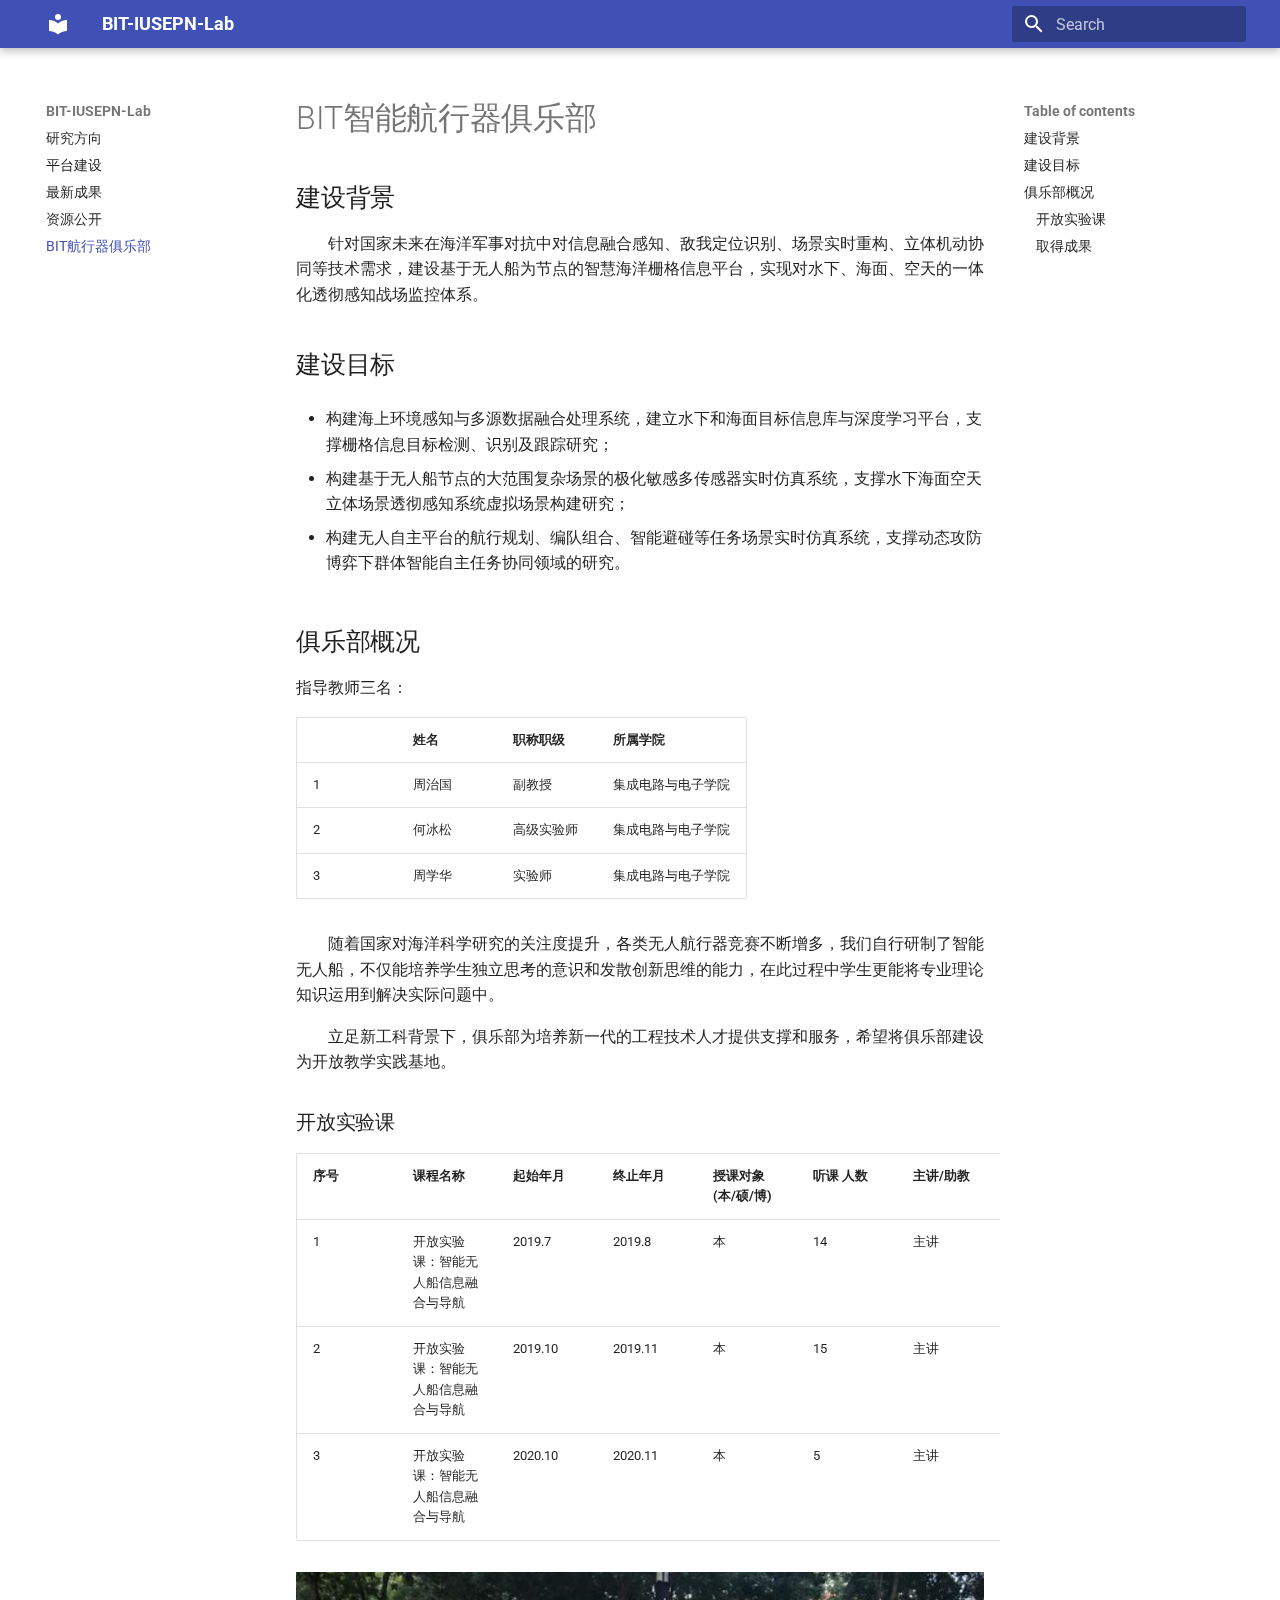
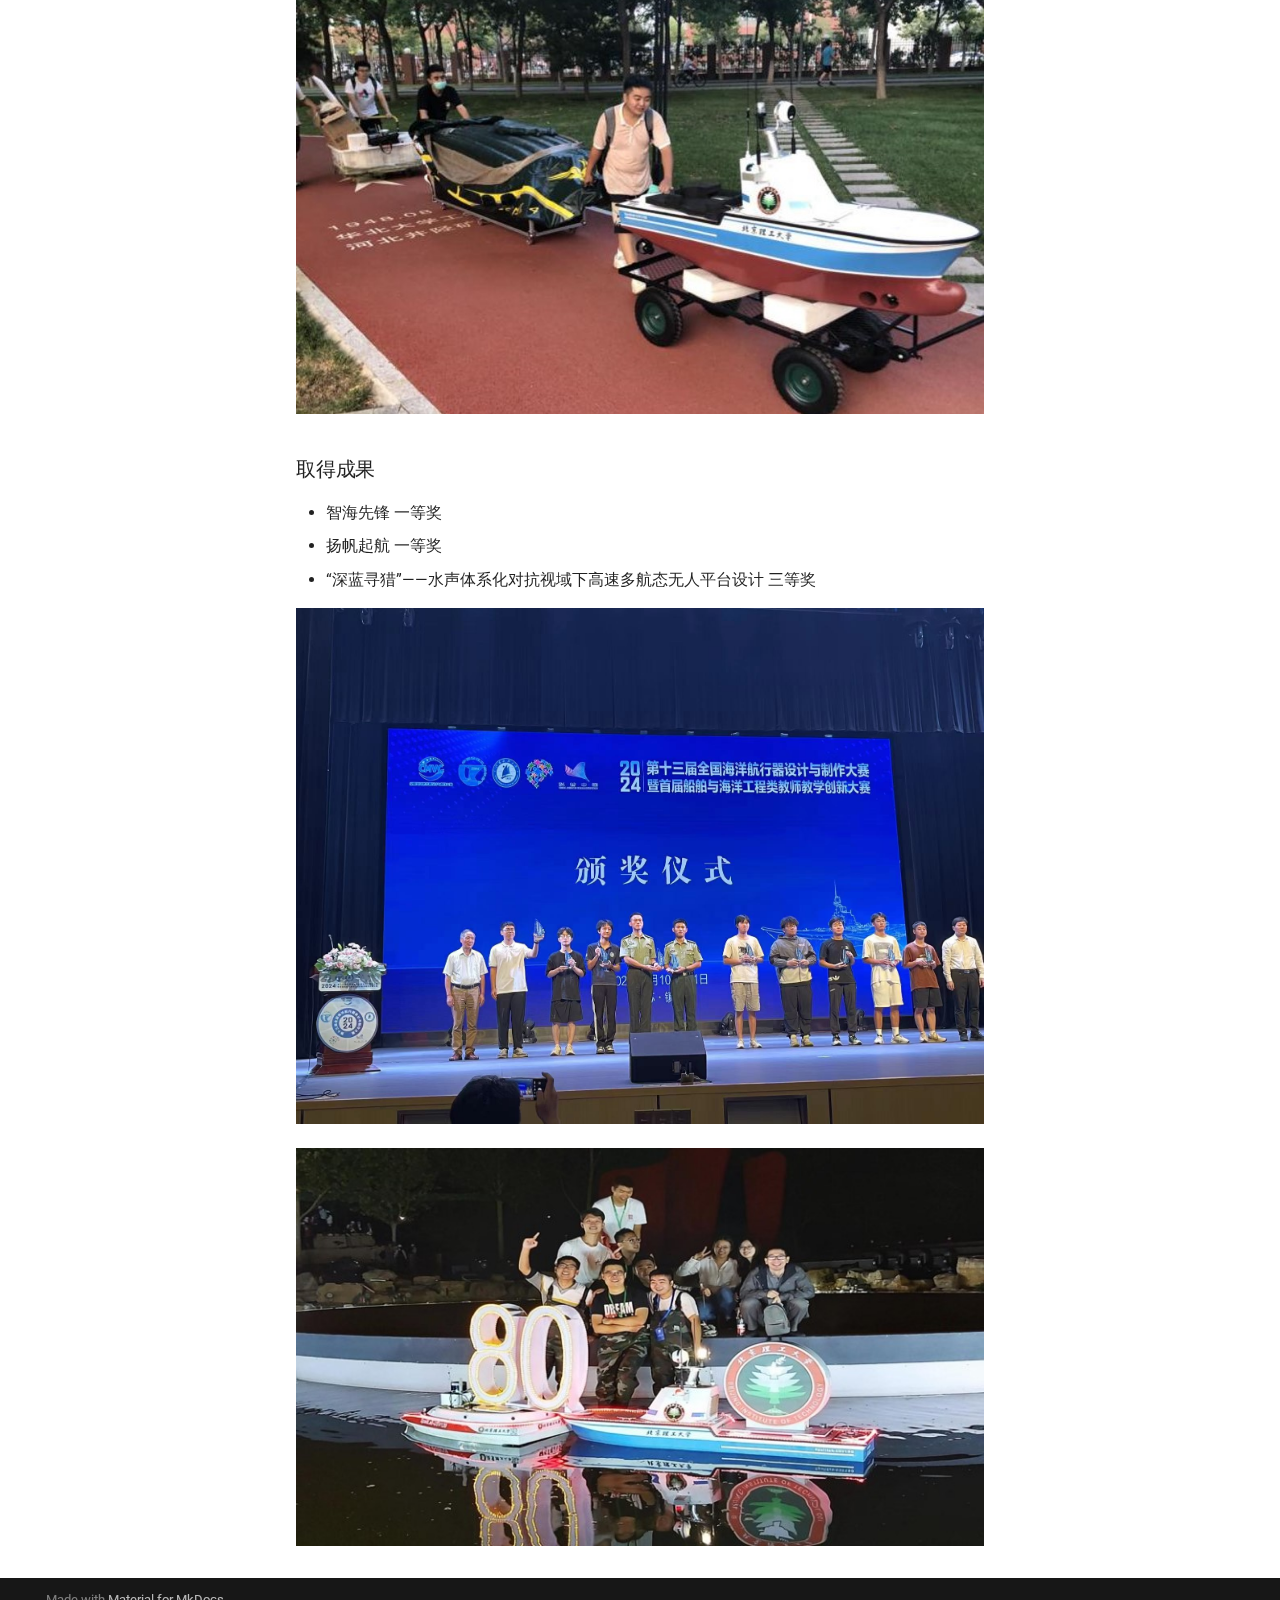
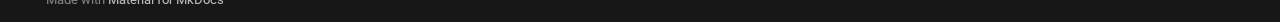
==== commit c57714a3: "Update index.html" ====
--- a/BITUnmannedVehicleClub/index.html
+++ b/BITUnmannedVehicleClub/index.html
@@ -18,7 +18,7 @@
     
     
       
-        <title>BIT航行器俱乐部 - BIT-USUN-Lab</title>
+        <title>BIT航行器俱乐部 - BIT-IUSEPN-Lab</title>
       
     
     
@@ -78,7 +78,7 @@
 
 <header class="md-header md-header--shadow" data-md-component="header">
   <nav class="md-header__inner md-grid" aria-label="Header">
-    <a href=".." title="BIT-USUN-Lab" class="md-header__button md-logo" aria-label="BIT-USUN-Lab" data-md-component="logo">
+    <a href=".." title="BIT-IUSEPN-Lab" class="md-header__button md-logo" aria-label="BIT-IUSEPN-Lab" data-md-component="logo">
       
   
   <svg xmlns="http://www.w3.org/2000/svg" viewBox="0 0 24 24"><path d="M12 8a3 3 0 0 0 3-3 3 3 0 0 0-3-3 3 3 0 0 0-3 3 3 3 0 0 0 3 3m0 3.54C9.64 9.35 6.5 8 3 8v11c3.5 0 6.64 1.35 9 3.54 2.36-2.19 5.5-3.54 9-3.54V8c-3.5 0-6.64 1.35-9 3.54"/></svg>
@@ -92,7 +92,7 @@
       <div class="md-header__ellipsis">
         <div class="md-header__topic">
           <span class="md-ellipsis">
-            BIT-USUN-Lab
+            BIT-IUSEPN-Lab
           </span>
         </div>
         <div class="md-header__topic" data-md-component="header-topic">
@@ -173,13 +173,13 @@
 
 <nav class="md-nav md-nav--primary" aria-label="Navigation" data-md-level="0">
   <label class="md-nav__title" for="__drawer">
-    <a href=".." title="BIT-USUN-Lab" class="md-nav__button md-logo" aria-label="BIT-USUN-Lab" data-md-component="logo">
+    <a href=".." title="BIT-IUSEPN-Lab" class="md-nav__button md-logo" aria-label="BIT-IUSEPN-Lab" data-md-component="logo">
       
   
   <svg xmlns="http://www.w3.org/2000/svg" viewBox="0 0 24 24"><path d="M12 8a3 3 0 0 0 3-3 3 3 0 0 0-3-3 3 3 0 0 0-3 3 3 3 0 0 0 3 3m0 3.54C9.64 9.35 6.5 8 3 8v11c3.5 0 6.64 1.35 9 3.54 2.36-2.19 5.5-3.54 9-3.54V8c-3.5 0-6.64 1.35-9 3.54"/></svg>
 
     </a>
-    BIT-USUN-Lab
+    BIT-IUSEPN-Lab
   </label>
   
   <ul class="md-nav__list" data-md-scrollfix>
@@ -625,4 +625,4 @@
       
     
   </body>
-</html>+</html>
